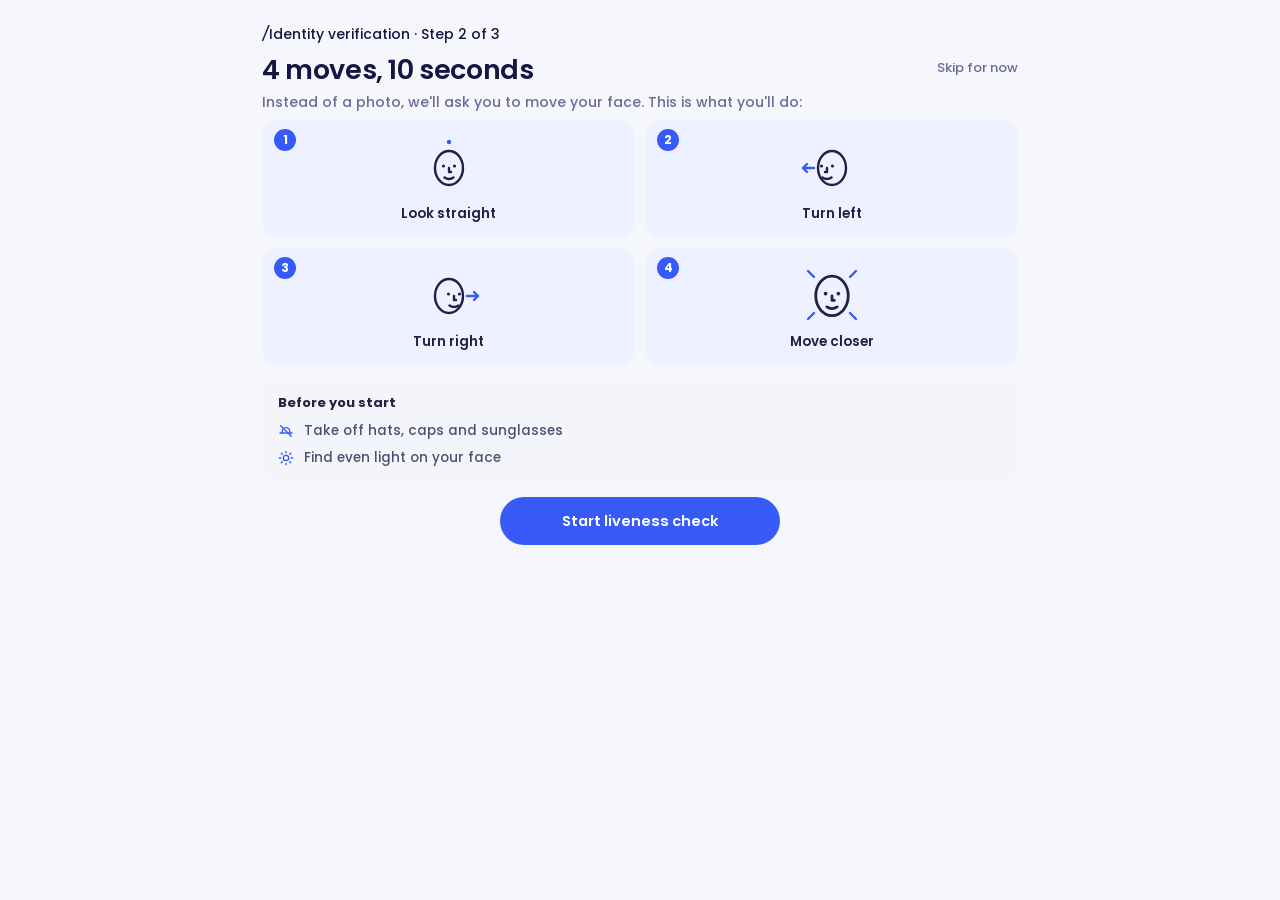
==== screens/liveness.html @ a01fbd11 "Liveness check prototype: V2 prep + E Face ID-style ticks, flow ends at checking screen Co-Authored-" ====
<!doctype html>
<html lang="en" prefix="og: http://ogp.me/ns#" translate="no" class="guestapp-redesign"><head>
    <meta name="google" content="notranslate"><meta name="robots" content="noindex">
    <meta charset="utf-8">
    
    
    <meta name="viewport" content="width=device-width, initial-scale=1">
    <meta name="theme-color" content="#161643">
    <meta name="description" content="Check-in online in one minute">

    <!-- Open Graph / Facebook -->
    <meta property="og:type" content="website">
    <meta property="og:url" content="https://chekin.com">
    <meta property="og:title" content="Chekin Online WebApp">
    <meta property="og:description" content="Check-in online in one minute">
    <meta property="og:image" content="/artboard.png">

    <!-- Twitter -->
    <meta property="twitter:card" content="summary_large_image">
    <meta property="twitter:url" content="https://x.com/chekinapp">
    <meta property="twitter:title" content="Chekin Online WebApp">
    <meta property="twitter:description" content="Check-in online in one minute">
    <meta property="twitter:image" content="/artboard.png">

    <!--
    manifest.json provides metadata used when your web app is installed on a
    user's mobile device or desktop. See https://developers.google.com/web/fundamentals/web-app-manifest/
  -->
    

    <title>Guestapp WebApp</title>
    
    
    
    
    
    
    
    
    
    
    
    
    
    
    
    
    
    
    
    
    
    
    
    
    
    
    
    
    
    
    
    
    
    
    
    
    
    
    
    
    
    
    
    
    
    
    
    
    
    
    
    
    
    
    
    
    
    
    
    
    
    
    
    
    
    
    
    
    
    
    
    
    
    
    
    
    
    
    
    
    
    
    
    
    
    
    
    
    
    
    
    
    
    
    
    
    
    
    
    
    
    
    
    
    
    
    
    
    
    
    <link rel="stylesheet" href="../assets/index-tZT78RVO.css?v=1794325142">
  <style type="text/css">[data-sonner-toaster][dir=ltr],html[dir=ltr]{--toast-icon-margin-start:-3px;--toast-icon-margin-end:4px;--toast-svg-margin-start:-1px;--toast-svg-margin-end:0px;--toast-button-margin-start:auto;--toast-button-margin-end:0;--toast-close-button-start:0;--toast-close-button-end:unset;--toast-close-button-transform:translate(-35%, -35%)}[data-sonner-toaster][dir=rtl],html[dir=rtl]{--toast-icon-margin-start:4px;--toast-icon-margin-end:-3px;--toast-svg-margin-start:0px;--toast-svg-margin-end:-1px;--toast-button-margin-start:0;--toast-button-margin-end:auto;--toast-close-button-start:unset;--toast-close-button-end:0;--toast-close-button-transform:translate(35%, -35%)}[data-sonner-toaster]{position:fixed;width:var(--width);font-family:ui-sans-serif,system-ui,-apple-system,BlinkMacSystemFont,Segoe UI,Roboto,Helvetica Neue,Arial,Noto Sans,sans-serif,Apple Color Emoji,Segoe UI Emoji,Segoe UI Symbol,Noto Color Emoji;--gray1:hsl(0, 0%, 99%);--gray2:hsl(0, 0%, 97.3%);--gray3:hsl(0, 0%, 95.1%);--gray4:hsl(0, 0%, 93%);--gray5:hsl(0, 0%, 90.9%);--gray6:hsl(0, 0%, 88.7%);--gray7:hsl(0, 0%, 85.8%);--gray8:hsl(0, 0%, 78%);--gray9:hsl(0, 0%, 56.1%);--gray10:hsl(0, 0%, 52.3%);--gray11:hsl(0, 0%, 43.5%);--gray12:hsl(0, 0%, 9%);--border-radius:8px;box-sizing:border-box;padding:0;margin:0;list-style:none;outline:0;z-index:999999999;transition:transform .4s ease}@media (hover:none) and (pointer:coarse){[data-sonner-toaster][data-lifted=true]{transform:none}}[data-sonner-toaster][data-x-position=right]{right:var(--offset-right)}[data-sonner-toaster][data-x-position=left]{left:var(--offset-left)}[data-sonner-toaster][data-x-position=center]{left:50%;transform:translateX(-50%)}[data-sonner-toaster][data-y-position=top]{top:var(--offset-top)}[data-sonner-toaster][data-y-position=bottom]{bottom:var(--offset-bottom)}[data-sonner-toast]{--y:translateY(100%);--lift-amount:calc(var(--lift) * var(--gap));z-index:var(--z-index);position:absolute;opacity:0;transform:var(--y);touch-action:none;transition:transform .4s,opacity .4s,height .4s,box-shadow .2s;box-sizing:border-box;outline:0;overflow-wrap:anywhere}[data-sonner-toast][data-styled=true]{padding:16px;background:var(--normal-bg);border:1px solid var(--normal-border);color:var(--normal-text);border-radius:var(--border-radius);box-shadow:0 4px 12px rgba(0,0,0,.1);width:var(--width);font-size:13px;display:flex;align-items:center;gap:6px}[data-sonner-toast]:focus-visible{box-shadow:0 4px 12px rgba(0,0,0,.1),0 0 0 2px rgba(0,0,0,.2)}[data-sonner-toast][data-y-position=top]{top:0;--y:translateY(-100%);--lift:1;--lift-amount:calc(1 * var(--gap))}[data-sonner-toast][data-y-position=bottom]{bottom:0;--y:translateY(100%);--lift:-1;--lift-amount:calc(var(--lift) * var(--gap))}[data-sonner-toast][data-styled=true] [data-description]{font-weight:400;line-height:1.4;color:#3f3f3f}[data-rich-colors=true][data-sonner-toast][data-styled=true] [data-description]{color:inherit}[data-sonner-toaster][data-sonner-theme=dark] [data-description]{color:#e8e8e8}[data-sonner-toast][data-styled=true] [data-title]{font-weight:500;line-height:1.5;color:inherit}[data-sonner-toast][data-styled=true] [data-icon]{display:flex;height:16px;width:16px;position:relative;justify-content:flex-start;align-items:center;flex-shrink:0;margin-left:var(--toast-icon-margin-start);margin-right:var(--toast-icon-margin-end)}[data-sonner-toast][data-promise=true] [data-icon]>svg{opacity:0;transform:scale(.8);transform-origin:center;animation:sonner-fade-in .3s ease forwards}[data-sonner-toast][data-styled=true] [data-icon]>*{flex-shrink:0}[data-sonner-toast][data-styled=true] [data-icon] svg{margin-left:var(--toast-svg-margin-start);margin-right:var(--toast-svg-margin-end)}[data-sonner-toast][data-styled=true] [data-content]{display:flex;flex-direction:column;gap:2px}[data-sonner-toast][data-styled=true] [data-button]{border-radius:4px;padding-left:8px;padding-right:8px;height:24px;font-size:12px;color:var(--normal-bg);background:var(--normal-text);margin-left:var(--toast-button-margin-start);margin-right:var(--toast-button-margin-end);border:none;font-weight:500;cursor:pointer;outline:0;display:flex;align-items:center;flex-shrink:0;transition:opacity .4s,box-shadow .2s}[data-sonner-toast][data-styled=true] [data-button]:focus-visible{box-shadow:0 0 0 2px rgba(0,0,0,.4)}[data-sonner-toast][data-styled=true] [data-button]:first-of-type{margin-left:var(--toast-button-margin-start);margin-right:var(--toast-button-margin-end)}[data-sonner-toast][data-styled=true] [data-cancel]{color:var(--normal-text);background:rgba(0,0,0,.08)}[data-sonner-toaster][data-sonner-theme=dark] [data-sonner-toast][data-styled=true] [data-cancel]{background:rgba(255,255,255,.3)}[data-sonner-toast][data-styled=true] [data-close-button]{position:absolute;left:var(--toast-close-button-start);right:var(--toast-close-button-end);top:0;height:20px;width:20px;display:flex;justify-content:center;align-items:center;padding:0;color:var(--gray12);background:var(--normal-bg);border:1px solid var(--gray4);transform:var(--toast-close-button-transform);border-radius:50%;cursor:pointer;z-index:1;transition:opacity .1s,background .2s,border-color .2s}[data-sonner-toast][data-styled=true] [data-close-button]:focus-visible{box-shadow:0 4px 12px rgba(0,0,0,.1),0 0 0 2px rgba(0,0,0,.2)}[data-sonner-toast][data-styled=true] [data-disabled=true]{cursor:not-allowed}[data-sonner-toast][data-styled=true]:hover [data-close-button]:hover{background:var(--gray2);border-color:var(--gray5)}[data-sonner-toast][data-swiping=true]::before{content:'';position:absolute;left:-100%;right:-100%;height:100%;z-index:-1}[data-sonner-toast][data-y-position=top][data-swiping=true]::before{bottom:50%;transform:scaleY(3) translateY(50%)}[data-sonner-toast][data-y-position=bottom][data-swiping=true]::before{top:50%;transform:scaleY(3) translateY(-50%)}[data-sonner-toast][data-swiping=false][data-removed=true]::before{content:'';position:absolute;inset:0;transform:scaleY(2)}[data-sonner-toast][data-expanded=true]::after{content:'';position:absolute;left:0;height:calc(var(--gap) + 1px);bottom:100%;width:100%}[data-sonner-toast][data-mounted=true]{--y:translateY(0);opacity:1}[data-sonner-toast][data-expanded=false][data-front=false]{--scale:var(--toasts-before) * 0.05 + 1;--y:translateY(calc(var(--lift-amount) * var(--toasts-before))) scale(calc(-1 * var(--scale)));height:var(--front-toast-height)}[data-sonner-toast]>*{transition:opacity .4s}[data-sonner-toast][data-x-position=right]{right:0}[data-sonner-toast][data-x-position=left]{left:0}[data-sonner-toast][data-expanded=false][data-front=false][data-styled=true]>*{opacity:0}[data-sonner-toast][data-visible=false]{opacity:0;pointer-events:none}[data-sonner-toast][data-mounted=true][data-expanded=true]{--y:translateY(calc(var(--lift) * var(--offset)));height:var(--initial-height)}[data-sonner-toast][data-removed=true][data-front=true][data-swipe-out=false]{--y:translateY(calc(var(--lift) * -100%));opacity:0}[data-sonner-toast][data-removed=true][data-front=false][data-swipe-out=false][data-expanded=true]{--y:translateY(calc(var(--lift) * var(--offset) + var(--lift) * -100%));opacity:0}[data-sonner-toast][data-removed=true][data-front=false][data-swipe-out=false][data-expanded=false]{--y:translateY(40%);opacity:0;transition:transform .5s,opacity .2s}[data-sonner-toast][data-removed=true][data-front=false]::before{height:calc(var(--initial-height) + 20%)}[data-sonner-toast][data-swiping=true]{transform:var(--y) translateY(var(--swipe-amount-y,0)) translateX(var(--swipe-amount-x,0));transition:none}[data-sonner-toast][data-swiped=true]{user-select:none}[data-sonner-toast][data-swipe-out=true][data-y-position=bottom],[data-sonner-toast][data-swipe-out=true][data-y-position=top]{animation-duration:.2s;animation-timing-function:ease-out;animation-fill-mode:forwards}[data-sonner-toast][data-swipe-out=true][data-swipe-direction=left]{animation-name:swipe-out-left}[data-sonner-toast][data-swipe-out=true][data-swipe-direction=right]{animation-name:swipe-out-right}[data-sonner-toast][data-swipe-out=true][data-swipe-direction=up]{animation-name:swipe-out-up}[data-sonner-toast][data-swipe-out=true][data-swipe-direction=down]{animation-name:swipe-out-down}@keyframes swipe-out-left{from{transform:var(--y) translateX(var(--swipe-amount-x));opacity:1}to{transform:var(--y) translateX(calc(var(--swipe-amount-x) - 100%));opacity:0}}@keyframes swipe-out-right{from{transform:var(--y) translateX(var(--swipe-amount-x));opacity:1}to{transform:var(--y) translateX(calc(var(--swipe-amount-x) + 100%));opacity:0}}@keyframes swipe-out-up{from{transform:var(--y) translateY(var(--swipe-amount-y));opacity:1}to{transform:var(--y) translateY(calc(var(--swipe-amount-y) - 100%));opacity:0}}@keyframes swipe-out-down{from{transform:var(--y) translateY(var(--swipe-amount-y));opacity:1}to{transform:var(--y) translateY(calc(var(--swipe-amount-y) + 100%));opacity:0}}@media (max-width:600px){[data-sonner-toaster]{position:fixed;right:var(--mobile-offset-right);left:var(--mobile-offset-left);width:100%}[data-sonner-toaster][dir=rtl]{left:calc(var(--mobile-offset-left) * -1)}[data-sonner-toaster] [data-sonner-toast]{left:0;right:0;width:calc(100% - var(--mobile-offset-left) * 2)}[data-sonner-toaster][data-x-position=left]{left:var(--mobile-offset-left)}[data-sonner-toaster][data-y-position=bottom]{bottom:var(--mobile-offset-bottom)}[data-sonner-toaster][data-y-position=top]{top:var(--mobile-offset-top)}[data-sonner-toaster][data-x-position=center]{left:var(--mobile-offset-left);right:var(--mobile-offset-right);transform:none}}[data-sonner-toaster][data-sonner-theme=light]{--normal-bg:#fff;--normal-border:var(--gray4);--normal-text:var(--gray12);--success-bg:hsl(143, 85%, 96%);--success-border:hsl(145, 92%, 87%);--success-text:hsl(140, 100%, 27%);--info-bg:hsl(208, 100%, 97%);--info-border:hsl(221, 91%, 93%);--info-text:hsl(210, 92%, 45%);--warning-bg:hsl(49, 100%, 97%);--warning-border:hsl(49, 91%, 84%);--warning-text:hsl(31, 92%, 45%);--error-bg:hsl(359, 100%, 97%);--error-border:hsl(359, 100%, 94%);--error-text:hsl(360, 100%, 45%)}[data-sonner-toaster][data-sonner-theme=light] [data-sonner-toast][data-invert=true]{--normal-bg:#000;--normal-border:hsl(0, 0%, 20%);--normal-text:var(--gray1)}[data-sonner-toaster][data-sonner-theme=dark] [data-sonner-toast][data-invert=true]{--normal-bg:#fff;--normal-border:var(--gray3);--normal-text:var(--gray12)}[data-sonner-toaster][data-sonner-theme=dark]{--normal-bg:#000;--normal-bg-hover:hsl(0, 0%, 12%);--normal-border:hsl(0, 0%, 20%);--normal-border-hover:hsl(0, 0%, 25%);--normal-text:var(--gray1);--success-bg:hsl(150, 100%, 6%);--success-border:hsl(147, 100%, 12%);--success-text:hsl(150, 86%, 65%);--info-bg:hsl(215, 100%, 6%);--info-border:hsl(223, 43%, 17%);--info-text:hsl(216, 87%, 65%);--warning-bg:hsl(64, 100%, 6%);--warning-border:hsl(60, 100%, 9%);--warning-text:hsl(46, 87%, 65%);--error-bg:hsl(358, 76%, 10%);--error-border:hsl(357, 89%, 16%);--error-text:hsl(358, 100%, 81%)}[data-sonner-toaster][data-sonner-theme=dark] [data-sonner-toast] [data-close-button]{background:var(--normal-bg);border-color:var(--normal-border);color:var(--normal-text)}[data-sonner-toaster][data-sonner-theme=dark] [data-sonner-toast] [data-close-button]:hover{background:var(--normal-bg-hover);border-color:var(--normal-border-hover)}[data-rich-colors=true][data-sonner-toast][data-type=success]{background:var(--success-bg);border-color:var(--success-border);color:var(--success-text)}[data-rich-colors=true][data-sonner-toast][data-type=success] [data-close-button]{background:var(--success-bg);border-color:var(--success-border);color:var(--success-text)}[data-rich-colors=true][data-sonner-toast][data-type=info]{background:var(--info-bg);border-color:var(--info-border);color:var(--info-text)}[data-rich-colors=true][data-sonner-toast][data-type=info] [data-close-button]{background:var(--info-bg);border-color:var(--info-border);color:var(--info-text)}[data-rich-colors=true][data-sonner-toast][data-type=warning]{background:var(--warning-bg);border-color:var(--warning-border);color:var(--warning-text)}[data-rich-colors=true][data-sonner-toast][data-type=warning] [data-close-button]{background:var(--warning-bg);border-color:var(--warning-border);color:var(--warning-text)}[data-rich-colors=true][data-sonner-toast][data-type=error]{background:var(--error-bg);border-color:var(--error-border);color:var(--error-text)}[data-rich-colors=true][data-sonner-toast][data-type=error] [data-close-button]{background:var(--error-bg);border-color:var(--error-border);color:var(--error-text)}.sonner-loading-wrapper{--size:16px;height:var(--size);width:var(--size);position:absolute;inset:0;z-index:10}.sonner-loading-wrapper[data-visible=false]{transform-origin:center;animation:sonner-fade-out .2s ease forwards}.sonner-spinner{position:relative;top:50%;left:50%;height:var(--size);width:var(--size)}.sonner-loading-bar{animation:sonner-spin 1.2s linear infinite;background:var(--gray11);border-radius:6px;height:8%;left:-10%;position:absolute;top:-3.9%;width:24%}.sonner-loading-bar:first-child{animation-delay:-1.2s;transform:rotate(.0001deg) translate(146%)}.sonner-loading-bar:nth-child(2){animation-delay:-1.1s;transform:rotate(30deg) translate(146%)}.sonner-loading-bar:nth-child(3){animation-delay:-1s;transform:rotate(60deg) translate(146%)}.sonner-loading-bar:nth-child(4){animation-delay:-.9s;transform:rotate(90deg) translate(146%)}.sonner-loading-bar:nth-child(5){animation-delay:-.8s;transform:rotate(120deg) translate(146%)}.sonner-loading-bar:nth-child(6){animation-delay:-.7s;transform:rotate(150deg) translate(146%)}.sonner-loading-bar:nth-child(7){animation-delay:-.6s;transform:rotate(180deg) translate(146%)}.sonner-loading-bar:nth-child(8){animation-delay:-.5s;transform:rotate(210deg) translate(146%)}.sonner-loading-bar:nth-child(9){animation-delay:-.4s;transform:rotate(240deg) translate(146%)}.sonner-loading-bar:nth-child(10){animation-delay:-.3s;transform:rotate(270deg) translate(146%)}.sonner-loading-bar:nth-child(11){animation-delay:-.2s;transform:rotate(300deg) translate(146%)}.sonner-loading-bar:nth-child(12){animation-delay:-.1s;transform:rotate(330deg) translate(146%)}@keyframes sonner-fade-in{0%{opacity:0;transform:scale(.8)}100%{opacity:1;transform:scale(1)}}@keyframes sonner-fade-out{0%{opacity:1;transform:scale(1)}100%{opacity:0;transform:scale(.8)}}@keyframes sonner-spin{0%{opacity:1}100%{opacity:.15}}@media (prefers-reduced-motion){.sonner-loading-bar,[data-sonner-toast],[data-sonner-toast]>*{transition:none!important;animation:none!important}}.sonner-loader{position:absolute;top:50%;left:50%;transform:translate(-50%,-50%);transform-origin:center;transition:opacity .2s,transform .2s}.sonner-loader[data-visible=false]{opacity:0;transform:scale(.8) translate(-50%,-50%)}</style><style id="rep-vt">@media (min-width:1025px){@view-transition{navigation:auto}}@keyframes vtOut{to{opacity:0}}@keyframes vtIn{from{opacity:0}}::view-transition-old(root){animation:vtOut .12s ease both;mix-blend-mode:normal}::view-transition-new(root){animation:vtIn .2s ease .12s both;mix-blend-mode:normal}.page-wrapper>div:first-child{view-transition-name:vt-side}aside{view-transition-name:vt-rail}::view-transition-group(vt-side){animation:none}::view-transition-old(vt-side),::view-transition-new(vt-side){animation:none}@media (max-width:1024px){@view-transition{navigation:auto}.page-wrapper>div:first-child,aside{view-transition-name:none}::view-transition-group(*),::view-transition-old(*),::view-transition-new(*){animation:none!important}}@media (prefers-reduced-motion:reduce){::view-transition-group(*),::view-transition-old(*),::view-transition-new(*){animation:none!important}}</style><link rel="stylesheet" href="../assets/iv.css?v=1794325142"><link rel="stylesheet" href="../assets/live-prep.css"><style>html:not([data-iv-rail="1"]) aside{visibility:hidden;animation:ivRailShow 0s 1.2s forwards}@keyframes ivRailShow{to{visibility:visible}}</style></head>
  <body data-layout-mode="default">
    
    <div id="root"><div class="kiosko:w-full kiosko-h-full"><div class="page-wrapper block lg:grid lg:grid-cols-[none] [1126px]:grid-cols-[none] [1126px]:h-[var(--app-vh,100vh)] kiosko:md:block kiosko:[1126px]:block [&amp;_[data-slot=scroll-area-viewport]]:h-[var(--app-dvh,100dvh)]" style="--mobile-bottom-nav-height: 0px;"><div class="flex min-h-[calc(var(--app-dvh,100dvh)-var(--mobile-bottom-nav-height,0px))] w-full flex-col overflow-x-clip pb-[var(--mobile-bottom-nav-height,0px)] lg:min-h-0 lg:pb-0"><div class="sticky top-[var(--maintenance-banner-height,0px)] z-20 lg:hidden"><header class="relative flex shrink-0 items-center gap-3 lg:hidden px-[var(--top-bar-px)] py-[var(--top-bar-py)] border-b border-[color:var(--top-bar-border)] bg-[var(--top-bar-fallback-bg)] supports-[backdrop-filter]:bg-[var(--top-bar-bg)] supports-[backdrop-filter]:backdrop-blur-[var(--top-bar-blur)] supports-[backdrop-filter]:backdrop-saturate-[var(--top-bar-saturate)]"><button type="button" aria-label="Back" class="relative inline-flex items-center justify-center shrink-0 transition-colors duration-150 ease-out outline-none disabled:opacity-30 disabled:pointer-events-none focus-visible:shadow-[var(--chekin-shadow-focus)] border-0 size-9 rounded-[var(--chekin-radius-md)] bg-[var(--chekin-color-surface-input-empty)] text-[var(--chekin-color-brand-navy)] hover:bg-[var(--chekin-color-surface-pressed)] hover:text-[var(--chekin-color-brand-navy)]"><svg xmlns="http://www.w3.org/2000/svg" width="18" height="18" viewBox="0 0 24 24" fill="none" stroke="currentColor" stroke-width="2" stroke-linecap="round" stroke-linejoin="round" class="lucide lucide-chevron-left" aria-hidden="true"><path d="m15 18-6-6 6-6"></path></svg></button><div class="flex min-w-0 flex-1 flex-col"><span class="truncate text-[15px] font-bold leading-tight text-[var(--chekin-color-brand-navy)]">Registration</span></div><div class="flex shrink-0 items-center gap-2"><button type="button" aria-label="Open assistant" class="relative grid size-9 shrink-0 place-items-center rounded-full bg-gradient-to-br from-[var(--assistant-avatar-from)] to-[var(--assistant-avatar-to)] text-[var(--assistant-avatar-icon)] transition-transform hover:scale-105 focus-visible:outline-none focus-visible:ring-2 focus-visible:ring-[var(--assistant-section-accent)] focus-visible:ring-offset-2"><svg xmlns="http://www.w3.org/2000/svg" width="24" height="24" viewBox="0 0 24 24" fill="currentColor" stroke="currentColor" stroke-width="0" stroke-linecap="round" stroke-linejoin="round" class="lucide lucide-sparkles size-[18px]" aria-hidden="true"><path d="M11.017 2.814a1 1 0 0 1 1.966 0l1.051 5.558a2 2 0 0 0 1.594 1.594l5.558 1.051a1 1 0 0 1 0 1.966l-5.558 1.051a2 2 0 0 0-1.594 1.594l-1.051 5.558a1 1 0 0 1-1.966 0l-1.051-5.558a2 2 0 0 0-1.594-1.594l-5.558-1.051a1 1 0 0 1 0-1.966l5.558-1.051a2 2 0 0 0 1.594-1.594z"></path><path d="M20 2v4"></path><path d="M22 4h-4"></path><circle cx="4" cy="20" r="2"></circle></svg></button></div></header></div><div class="mx-auto flex w-full max-w-[640px] flex-1 flex-col px-4 lg:flex-none lg:px-[30px] mt-[24px] lg:max-w-[700px] guest-register-view pb-12"><div class="kiosko:hidden mb-4 hidden lg:block"><button type="button" class="button relative inline-flex items-center justify-center whitespace-nowrap [font-family:var(--button-font-family)] [font-weight:var(--button-font-weight)] transition-all duration-150 ease-out outline-none focus-visible:[box-shadow:var(--button-focus-shadow)] disabled:pointer-events-none disabled:[opacity:var(--button-disabled-opacity)] [&amp;_svg]:pointer-events-none [&amp;_svg]:size-[var(--button-icon-size)] [&amp;_svg]:shrink-0 before:absolute before:inset-0 before:rounded-[inherit] before:content-[&quot;&quot;] before:bg-transparent before:transition-colors before:duration-150 [&amp;&gt;*]:relative [&amp;&gt;*]:z-[1] button_ghost bg-[var(--button-ghost-bg)] hover:bg-[var(--button-ghost-hover-bg)] hover:text-[color:var(--button-ghost-hover-text)] active:bg-[var(--button-ghost-active-bg)] disabled:hover:bg-[var(--button-ghost-bg)] disabled:bg-[var(--button-ghost-disabled-bg)] disabled:text-[color:var(--button-ghost-disabled-text)] button_size_sm h-[var(--button-height-sm)] text-[length:var(--button-font-size)] rounded-[var(--button-radius)] -ml-2 gap-1.5 px-2 text-[color:var(--chekin-color-gray-1)]"><svg xmlns="http://www.w3.org/2000/svg" width="24" height="24" viewBox="0 0 24 24" fill="none" stroke="currentColor" stroke-width="2" stroke-linecap="round" stroke-linejoin="round" class="lucide lucide-arrow-left" aria-hidden="true"><path d="m12 19-7-7 7-7"></path><path d="M19 12H5"></path></svg>Back to Home</button></div><div class="kiosko:hidden"><header class="flex flex-col gap-1.5 items-start text-left mb-5"><div class="flex w-full items-center gap-4"><span class="min-w-0 font-semibold uppercase tracking-[0.08em] text-[11px] text-[var(--chekin-color-brand-blue)] hidden lg:inline">Guest Summary</span></div><div class="flex w-full items-center gap-4"><h1 class="m-0 min-w-0 font-semibold text-[var(--chekin-color-brand-navy)] lg:text-[27px] lg:leading-[32px] text-[23px] leading-[28px] tracking-[-0.015em]">Who are we <span class="text-[var(--chekin-color-brand-blue)]">registering</span>?</h1></div><p class="m-0 max-w-[480px] text-sm font-medium leading-[21px] text-[var(--chekin-color-gray-1)]">You can register one guest or everyone in this same session.</p></header></div><div class="guest-register-view__content flex w-full flex-col items-center justify-center gap-6 kiosko:w-full kiosko:mt-14 kiosko:items-start kiosko:gap-10"><div class="flex w-full items-center gap-[14px] rounded-[var(--card-radius)] border border-[var(--card-border)] bg-[var(--chekin-color-white)] px-[18px] py-[13px] text-left [container-type:inline-size]"><div data-slot="progress-ring" role="progressbar" aria-valuenow="0" aria-valuemin="0" aria-valuemax="100" class="relative inline-flex shrink-0 items-center justify-center" style="width: 48px; height: 48px;"><svg width="48" height="48" viewBox="0 0 48 48" class="-rotate-90" aria-hidden="true"><defs><linearGradient id="progress-ring-gradient-:r1a:" x1="0" y1="0" x2="1" y2="1"><stop offset="0%" stop-color="var(--progress-ring-indicator-from)"></stop><stop offset="100%" stop-color="var(--progress-ring-indicator-to)"></stop></linearGradient></defs><circle cx="24" cy="24" r="21" fill="none" stroke-width="6" class="[stroke:var(--progress-ring-track)]"></circle><circle cx="24" cy="24" r="21" fill="none" stroke-width="6" stroke-linecap="round" stroke-dasharray="131.94689145077132" stroke-dashoffset="131.94689145077132" stroke="url(#progress-ring-gradient-:r1a:)" class="transition-[stroke-dashoffset] duration-500 ease-out"></circle></svg><span class="absolute inset-0 flex items-center justify-center text-[13px] font-bold [color:var(--progress-ring-label)]"><span class="text-[11px] font-bold text-[var(--chekin-color-brand-blue)]">0/2</span></span></div><span class="min-w-0 flex-1"><span class="block text-[14px] font-semibold leading-[18px] text-[var(--chekin-color-brand-navy)]">2 guests to go</span><span class="mt-px block text-[12px] leading-4 text-[var(--chekin-text-secondary)]">1 needs ID verification · 1 not added yet</span></span><button type="button" class="button relative items-center justify-center [font-family:var(--button-font-family)] [font-weight:var(--button-font-weight)] transition-all duration-150 ease-out outline-none focus-visible:[box-shadow:var(--button-focus-shadow)] disabled:pointer-events-none disabled:[opacity:var(--button-disabled-opacity)] [&amp;_svg]:pointer-events-none [&amp;_svg]:shrink-0 before:absolute before:inset-0 before:rounded-[inherit] before:content-[&quot;&quot;] before:bg-transparent before:transition-colors before:duration-150 [&amp;&gt;*]:relative [&amp;&gt;*]:z-[1] border border-[var(--button-outline-border)] bg-[var(--button-outline-bg)] text-[color:var(--button-outline-text)] hover:bg-[var(--button-outline-hover-bg)] disabled:hover:bg-[var(--button-outline-bg)] disabled:bg-[var(--button-outline-disabled-bg)] disabled:text-[color:var(--button-outline-disabled-text)] button_size_sm rounded-[var(--button-radius)] hidden h-9 shrink-0 gap-1.5 whitespace-nowrap px-3 text-[12.5px] font-semibold [box-shadow:var(--chekin-shadow-card)] [@container(min-width:570px)]:inline-flex [&amp;_svg]:size-[17px]"><svg xmlns="http://www.w3.org/2000/svg" width="24" height="24" viewBox="0 0 24 24" fill="none" stroke="currentColor" stroke-width="1.9" stroke-linecap="round" stroke-linejoin="round" class="lucide lucide-user-round-pen" aria-hidden="true"><path d="M2 21a8 8 0 0 1 10.821-7.487"></path><path d="M21.378 16.626a1 1 0 0 0-3.004-3.004l-4.01 4.012a2 2 0 0 0-.506.854l-.837 2.87a.5.5 0 0 0 .62.62l2.87-.837a2 2 0 0 0 .854-.506z"></path><circle cx="10" cy="8" r="5"></circle></svg>Change guest count</button><button type="button" aria-label="Change guest count" class="relative inline-flex items-center justify-center shrink-0 transition-colors duration-150 ease-out outline-none disabled:opacity-30 disabled:pointer-events-none focus-visible:shadow-[var(--chekin-shadow-focus)] rounded-[var(--chekin-radius-input)] border border-[var(--chekin-color-gray-3)] bg-[var(--chekin-color-white)] text-[var(--chekin-color-brand-navy)] hover:bg-[var(--chekin-color-surface-input-empty)] size-9 shadow-[var(--chekin-shadow-card)] hover:border-[color:var(--chekin-color-brand-blue)] hover:text-[var(--chekin-color-brand-blue)] [@container(min-width:570px)]:hidden"><svg xmlns="http://www.w3.org/2000/svg" width="24" height="24" viewBox="0 0 24 24" fill="none" stroke="currentColor" stroke-width="1.9" stroke-linecap="round" stroke-linejoin="round" class="lucide lucide-user-round-pen size-[17px]" aria-hidden="true"><path d="M2 21a8 8 0 0 1 10.821-7.487"></path><path d="M21.378 16.626a1 1 0 0 0-3.004-3.004l-4.01 4.012a2 2 0 0 0-.506.854l-.837 2.87a.5.5 0 0 0 .62.62l2.87-.837a2 2 0 0 0 .854-.506z"></path><circle cx="10" cy="8" r="5"></circle></svg></button></div><div class="flex w-full flex-col gap-4"><section data-slot="form-section" class="rounded-[var(--form-section-radius)] border border-[var(--form-section-border)] bg-[var(--form-section-bg)] text-left [box-shadow:var(--form-section-shadow)] [--default-select-trigger-empty-bg:var(--form-section-field-bg)] [--empty-field-background:var(--form-section-field-bg)] [--field-background:var(--form-section-field-bg)] [--field-border-activated:var(--chekin-border-default)] [--field-border:var(--chekin-border-default)] [--field-label-font-weight:500] [--field-label-raised-font-weight:500] [--field-max-width:100%] [&amp;_.form-field-wrapper]:!m-0 [&amp;_.form-field-wrapper]:!w-full overflow-hidden"><header data-slot="form-section-header" class="flex items-center gap-2.5 border-b border-[var(--form-section-border)] px-[var(--form-section-px)] py-[var(--form-section-header-py)] rounded-t-[calc(var(--form-section-radius)-1px)] bg-[rgba(244,246,251,0.7)]"><span class="flex shrink-0 items-center text-[var(--form-section-icon-color)] [&amp;_svg]:size-[var(--form-section-icon-size)]"><svg xmlns="http://www.w3.org/2000/svg" width="24" height="24" viewBox="0 0 24 24" fill="none" stroke="currentColor" stroke-width="2" stroke-linecap="round" stroke-linejoin="round" class="lucide lucide-star" aria-hidden="true"><path d="M11.525 2.295a.53.53 0 0 1 .95 0l2.31 4.679a2.123 2.123 0 0 0 1.595 1.16l5.166.756a.53.53 0 0 1 .294.904l-3.736 3.638a2.123 2.123 0 0 0-.611 1.878l.882 5.14a.53.53 0 0 1-.771.56l-4.618-2.428a2.122 2.122 0 0 0-1.973 0L6.396 21.01a.53.53 0 0 1-.77-.56l.881-5.139a2.122 2.122 0 0 0-.611-1.879L2.16 9.795a.53.53 0 0 1 .294-.906l5.165-.755a2.122 2.122 0 0 0 1.597-1.16z"></path></svg></span><span class="m-0 flex flex-1 items-center gap-2 uppercase leading-5 text-[var(--form-section-title-color)] [font-size:var(--form-section-title-size)] [font-weight:var(--form-section-title-weight)] [letter-spacing:var(--form-section-title-tracking)]">Responsible for booking</span></header><div data-slot="form-section-body" class="flex flex-col gap-3.5 p-[var(--form-section-px)] !p-0 !gap-0 [&amp;&gt;*+*]:border-t [&amp;&gt;*+*]:border-[color:var(--form-section-border)]"><div class="group relative flex items-stretch bg-[var(--chekin-blue-tint-info)]"><span aria-hidden="true" class="pointer-events-none absolute inset-0 bg-[linear-gradient(90deg,transparent_40%,rgba(255,242,224,0.75))]"></span><span aria-hidden="true" class="absolute inset-y-0 left-0 w-1 kiosko:w-1.5 bg-[var(--chekin-amber-500)]"></span><button type="button" class="relative flex min-h-[60px] flex-1 items-center gap-3 py-[13px] pl-[18px] pr-3 text-left transition-colors focus-visible:outline-none focus-visible:ring-2 focus-visible:ring-inset focus-visible:ring-[var(--chekin-color-brand-blue)] kiosko:min-h-[130px] kiosko:gap-6 kiosko:py-6 kiosko:pl-10 hover:bg-black/[0.03]"><span class="flex min-w-0 flex-1 flex-col gap-0.5 kiosko:gap-1"><span class="text-[14.5px] font-bold leading-[22px] text-[var(--chekin-color-brand-navy)] kiosko:text-kiosko-s">Test Guest Demo</span><span class="text-[12px] font-medium leading-[17px] text-[var(--chekin-text-secondary)] kiosko:text-kiosko-s">You · primary guest · Details saved · identity verification pending</span></span><span class="flex flex-shrink-0 flex-col items-end gap-px text-right text-[var(--chekin-amber-700)]"><span class="flex items-center gap-1.5 text-[12px] font-bold uppercase tracking-[0.04em] kiosko:gap-3 kiosko:text-kiosko-s"><svg xmlns="http://www.w3.org/2000/svg" width="24" height="24" viewBox="0 0 24 24" fill="none" stroke="currentColor" stroke-width="2" stroke-linecap="round" stroke-linejoin="round" class="lucide lucide-shield-check size-4 kiosko:size-9" aria-hidden="true"><path d="M20 13c0 5-3.5 7.5-7.66 8.95a1 1 0 0 1-.67-.01C7.5 20.5 4 18 4 13V6a1 1 0 0 1 1-1c2 0 4.5-1.2 6.24-2.72a1.17 1.17 0 0 1 1.52 0C14.51 3.81 17 5 19 5a1 1 0 0 1 1 1z"></path><path d="m9 12 2 2 4-4"></path></svg>Verify ID</span><span class="text-[12.5px] font-medium kiosko:text-kiosko-s">Finish verification</span></span><svg xmlns="http://www.w3.org/2000/svg" width="24" height="24" viewBox="0 0 24 24" fill="none" stroke="currentColor" stroke-width="2" stroke-linecap="round" stroke-linejoin="round" class="lucide lucide-chevron-right size-5 flex-shrink-0 text-[var(--chekin-color-gray-2)] transition-transform duration-150 group-hover:translate-x-0.5 kiosko:size-10 hidden lg:block" aria-hidden="true"><path d="m9 18 6-6-6-6"></path></svg></button><div class="relative flex flex-shrink-0 items-center pr-3"><div class="responsive-dropdown__mobile-trigger"><button type="button" aria-label="Guest actions" class="relative inline-flex items-center justify-center shrink-0 transition-colors duration-150 ease-out outline-none disabled:opacity-30 disabled:pointer-events-none focus-visible:shadow-[var(--chekin-shadow-focus)] w-8 h-8 rounded-[var(--chekin-radius-input)] bg-transparent text-[var(--chekin-color-gray-1)] hover:bg-[var(--chekin-color-surface-input-empty)] !text-[var(--chekin-color-gray-2)] hover:!text-[var(--chekin-color-brand-navy)]"><svg xmlns="http://www.w3.org/2000/svg" width="24" height="24" viewBox="0 0 24 24" fill="none" stroke="currentColor" stroke-width="2" stroke-linecap="round" stroke-linejoin="round" class="lucide lucide-ellipsis-vertical w-6 h-6 kiosko:w-10 kiosko:h-10" aria-hidden="true"><circle cx="12" cy="12" r="1"></circle><circle cx="12" cy="5" r="1"></circle><circle cx="12" cy="19" r="1"></circle></svg></button></div></div></div></div></section><section data-slot="form-section" class="rounded-[var(--form-section-radius)] border border-[var(--form-section-border)] bg-[var(--form-section-bg)] text-left [box-shadow:var(--form-section-shadow)] [--default-select-trigger-empty-bg:var(--form-section-field-bg)] [--empty-field-background:var(--form-section-field-bg)] [--field-background:var(--form-section-field-bg)] [--field-border-activated:var(--chekin-border-default)] [--field-border:var(--chekin-border-default)] [--field-label-font-weight:500] [--field-label-raised-font-weight:500] [--field-max-width:100%] [&amp;_.form-field-wrapper]:!m-0 [&amp;_.form-field-wrapper]:!w-full overflow-hidden"><header data-slot="form-section-header" class="flex items-center gap-2.5 border-b border-[var(--form-section-border)] px-[var(--form-section-px)] py-[var(--form-section-header-py)] rounded-t-[calc(var(--form-section-radius)-1px)] bg-[rgba(244,246,251,0.7)]"><span class="flex shrink-0 items-center text-[var(--form-section-icon-color)] [&amp;_svg]:size-[var(--form-section-icon-size)]"><svg xmlns="http://www.w3.org/2000/svg" width="24" height="24" viewBox="0 0 24 24" fill="none" stroke="currentColor" stroke-width="2" stroke-linecap="round" stroke-linejoin="round" class="lucide lucide-users" aria-hidden="true"><path d="M16 21v-2a4 4 0 0 0-4-4H6a4 4 0 0 0-4 4v2"></path><path d="M16 3.128a4 4 0 0 1 0 7.744"></path><path d="M22 21v-2a4 4 0 0 0-3-3.87"></path><circle cx="9" cy="7" r="4"></circle></svg></span><span class="m-0 flex flex-1 items-center gap-2 uppercase leading-5 text-[var(--form-section-title-color)] [font-size:var(--form-section-title-size)] [font-weight:var(--form-section-title-weight)] [letter-spacing:var(--form-section-title-tracking)]">Other guests</span></header><div data-slot="form-section-body" class="flex flex-col gap-3.5 p-[var(--form-section-px)] !p-0 !gap-0 [&amp;&gt;*+*]:border-t [&amp;&gt;*+*]:border-[color:var(--form-section-border)]"><div class="w-full px-3.5 py-3 kiosko:px-6 kiosko:py-5"><button type="button" class="flex min-h-[48px] w-full flex-col items-center justify-center gap-0.5 rounded-xl px-4 py-3 text-center transition-colors border-[1.5px] border-dashed border-[color:color-mix(in_srgb,var(--chekin-color-brand-blue)_35%,transparent)] bg-[color:color-mix(in_srgb,var(--chekin-color-brand-blue)_2%,transparent)] hover:border-[color:color-mix(in_srgb,var(--chekin-color-brand-blue)_55%,transparent)] hover:bg-[color:color-mix(in_srgb,var(--chekin-color-brand-blue)_6%,transparent)] active:bg-[color:color-mix(in_srgb,var(--chekin-color-brand-blue)_9%,transparent)] focus-visible:outline-none focus-visible:ring-2 focus-visible:ring-[var(--chekin-color-brand-blue)] kiosko:min-h-[110px] kiosko:rounded-[18px] kiosko:py-6"><span class="flex items-center gap-2 text-[14px] font-semibold text-[var(--chekin-color-brand-blue)] kiosko:gap-3 kiosko:text-kiosko-s"><svg xmlns="http://www.w3.org/2000/svg" width="24" height="24" viewBox="0 0 24 24" fill="none" stroke="currentColor" stroke-width="2.2" stroke-linecap="round" stroke-linejoin="round" class="lucide lucide-plus size-4 kiosko:size-9" aria-hidden="true"><path d="M5 12h14"></path><path d="M12 5v14"></path></svg>Add guest</span></button></div></div></section></div><div class="flex w-full items-center gap-[14px] rounded-[14px] border border-[var(--chekin-neutral-100)] bg-[var(--chekin-blue-surface-50)] px-[18px] py-3.5"><p class="flex-1 text-[14px] leading-[18px] text-[var(--chekin-text-secondary)]"><b class="text-[var(--chekin-color-brand-navy)]">Not together right now?</b> Share a link so the others can register from their own phone.</p><button type="button" class="button relative inline-flex items-center justify-center gap-2 whitespace-nowrap [font-family:var(--button-font-family)] [font-weight:var(--button-font-weight)] transition-all duration-150 ease-out outline-none focus-visible:[box-shadow:var(--button-focus-shadow)] disabled:pointer-events-none disabled:[opacity:var(--button-disabled-opacity)] [&amp;_svg]:pointer-events-none [&amp;_svg]:size-[var(--button-icon-size)] [&amp;_svg]:shrink-0 before:absolute before:inset-0 before:rounded-[inherit] before:content-[&quot;&quot;] before:bg-transparent before:transition-colors before:duration-150 [&amp;&gt;*]:relative [&amp;&gt;*]:z-[1] border border-[var(--button-outline-border)] bg-[var(--button-outline-bg)] text-[color:var(--button-outline-text)] hover:bg-[var(--button-outline-hover-bg)] disabled:hover:bg-[var(--button-outline-bg)] disabled:bg-[var(--button-outline-disabled-bg)] disabled:text-[color:var(--button-outline-disabled-text)] button_size_sm h-[var(--button-height-sm)] px-3 text-[length:var(--button-font-size)] rounded-[var(--button-radius)] shrink-0">Share</button></div></div></div><div data-slot="cta-dock" class="sticky bottom-0 z-10 mt-auto w-full flex-col items-center gap-[var(--cta-dock-gap)] px-[var(--cta-dock-px)] pt-[var(--cta-dock-py)] bg-[image:var(--cta-dock-bg)] pb-[calc(var(--cta-dock-py)+env(safe-area-inset-bottom))] lg:static lg:mx-auto lg:mt-6 lg:w-full lg:max-w-[700px] lg:bg-none lg:px-[30px] lg:pb-[60px] lg:pt-0 lg:flex-row lg:justify-center hidden"><div class="contents"></div></div></div></div></div><section aria-label="Notifications alt+T" tabindex="-1" aria-live="polite" aria-relevant="additions text" aria-atomic="false"></section></div>
    <!--
  This HTML file is a template.
  If you open it directly in the browser, you will see an empty page.

  You can add webfonts, meta tags, or analytics to this file.
  The build step will place the bundled scripts into the <body> tag.

  To begin the development, run `npm start` or `yarn start`.
  To create a production bundle, use `npm run build` or `yarn build`.
-->
  

<script>window.__LIVE_ONLY=true;window.__SCREEN={"id": "g2-ivh", "v": "m", "has": ["d", "m"]};</script><script src="../assets/live-prep.js"></script><script src="../assets/iv.js?v=1794325142"></script><script src="../assets/titles.js?v=1794325142"></script><i id="rep-end" hidden></i></body></html>
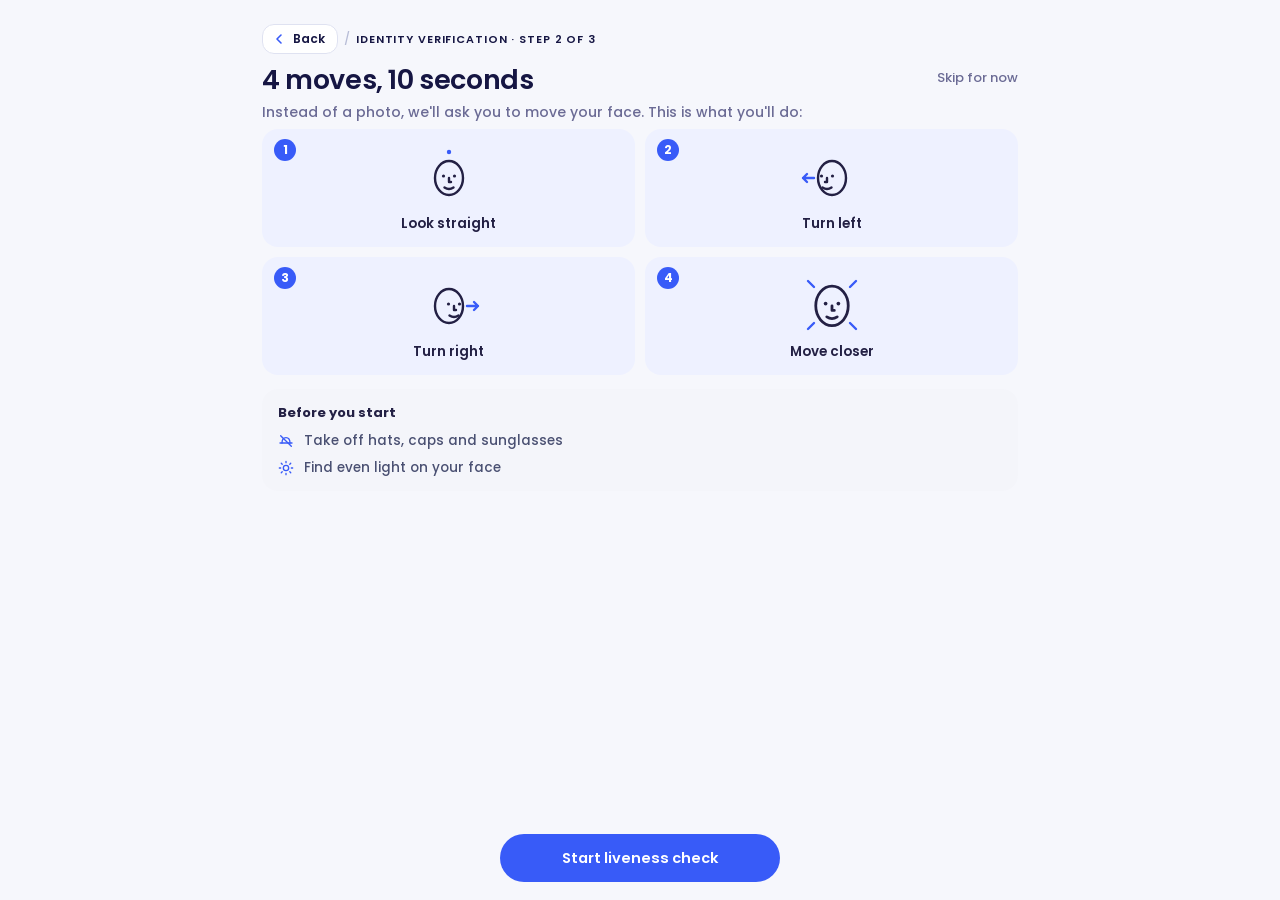
==== commit 0e22e97d: "Bust cache for updated scripts and styles Co-Authored-By: Claude Opus 5.5 <noreply@anthropic.com>" ====
--- a/screens/liveness.html
+++ b/screens/liveness.html
@@ -140,7 +140,7 @@
     
     
     <link rel="stylesheet" href="../assets/index-tZT78RVO.css?v=1794325142">
-  <style type="text/css">[data-sonner-toaster][dir=ltr],html[dir=ltr]{--toast-icon-margin-start:-3px;--toast-icon-margin-end:4px;--toast-svg-margin-start:-1px;--toast-svg-margin-end:0px;--toast-button-margin-start:auto;--toast-button-margin-end:0;--toast-close-button-start:0;--toast-close-button-end:unset;--toast-close-button-transform:translate(-35%, -35%)}[data-sonner-toaster][dir=rtl],html[dir=rtl]{--toast-icon-margin-start:4px;--toast-icon-margin-end:-3px;--toast-svg-margin-start:0px;--toast-svg-margin-end:-1px;--toast-button-margin-start:0;--toast-button-margin-end:auto;--toast-close-button-start:unset;--toast-close-button-end:0;--toast-close-button-transform:translate(35%, -35%)}[data-sonner-toaster]{position:fixed;width:var(--width);font-family:ui-sans-serif,system-ui,-apple-system,BlinkMacSystemFont,Segoe UI,Roboto,Helvetica Neue,Arial,Noto Sans,sans-serif,Apple Color Emoji,Segoe UI Emoji,Segoe UI Symbol,Noto Color Emoji;--gray1:hsl(0, 0%, 99%);--gray2:hsl(0, 0%, 97.3%);--gray3:hsl(0, 0%, 95.1%);--gray4:hsl(0, 0%, 93%);--gray5:hsl(0, 0%, 90.9%);--gray6:hsl(0, 0%, 88.7%);--gray7:hsl(0, 0%, 85.8%);--gray8:hsl(0, 0%, 78%);--gray9:hsl(0, 0%, 56.1%);--gray10:hsl(0, 0%, 52.3%);--gray11:hsl(0, 0%, 43.5%);--gray12:hsl(0, 0%, 9%);--border-radius:8px;box-sizing:border-box;padding:0;margin:0;list-style:none;outline:0;z-index:999999999;transition:transform .4s ease}@media (hover:none) and (pointer:coarse){[data-sonner-toaster][data-lifted=true]{transform:none}}[data-sonner-toaster][data-x-position=right]{right:var(--offset-right)}[data-sonner-toaster][data-x-position=left]{left:var(--offset-left)}[data-sonner-toaster][data-x-position=center]{left:50%;transform:translateX(-50%)}[data-sonner-toaster][data-y-position=top]{top:var(--offset-top)}[data-sonner-toaster][data-y-position=bottom]{bottom:var(--offset-bottom)}[data-sonner-toast]{--y:translateY(100%);--lift-amount:calc(var(--lift) * var(--gap));z-index:var(--z-index);position:absolute;opacity:0;transform:var(--y);touch-action:none;transition:transform .4s,opacity .4s,height .4s,box-shadow .2s;box-sizing:border-box;outline:0;overflow-wrap:anywhere}[data-sonner-toast][data-styled=true]{padding:16px;background:var(--normal-bg);border:1px solid var(--normal-border);color:var(--normal-text);border-radius:var(--border-radius);box-shadow:0 4px 12px rgba(0,0,0,.1);width:var(--width);font-size:13px;display:flex;align-items:center;gap:6px}[data-sonner-toast]:focus-visible{box-shadow:0 4px 12px rgba(0,0,0,.1),0 0 0 2px rgba(0,0,0,.2)}[data-sonner-toast][data-y-position=top]{top:0;--y:translateY(-100%);--lift:1;--lift-amount:calc(1 * var(--gap))}[data-sonner-toast][data-y-position=bottom]{bottom:0;--y:translateY(100%);--lift:-1;--lift-amount:calc(var(--lift) * var(--gap))}[data-sonner-toast][data-styled=true] [data-description]{font-weight:400;line-height:1.4;color:#3f3f3f}[data-rich-colors=true][data-sonner-toast][data-styled=true] [data-description]{color:inherit}[data-sonner-toaster][data-sonner-theme=dark] [data-description]{color:#e8e8e8}[data-sonner-toast][data-styled=true] [data-title]{font-weight:500;line-height:1.5;color:inherit}[data-sonner-toast][data-styled=true] [data-icon]{display:flex;height:16px;width:16px;position:relative;justify-content:flex-start;align-items:center;flex-shrink:0;margin-left:var(--toast-icon-margin-start);margin-right:var(--toast-icon-margin-end)}[data-sonner-toast][data-promise=true] [data-icon]>svg{opacity:0;transform:scale(.8);transform-origin:center;animation:sonner-fade-in .3s ease forwards}[data-sonner-toast][data-styled=true] [data-icon]>*{flex-shrink:0}[data-sonner-toast][data-styled=true] [data-icon] svg{margin-left:var(--toast-svg-margin-start);margin-right:var(--toast-svg-margin-end)}[data-sonner-toast][data-styled=true] [data-content]{display:flex;flex-direction:column;gap:2px}[data-sonner-toast][data-styled=true] [data-button]{border-radius:4px;padding-left:8px;padding-right:8px;height:24px;font-size:12px;color:var(--normal-bg);background:var(--normal-text);margin-left:var(--toast-button-margin-start);margin-right:var(--toast-button-margin-end);border:none;font-weight:500;cursor:pointer;outline:0;display:flex;align-items:center;flex-shrink:0;transition:opacity .4s,box-shadow .2s}[data-sonner-toast][data-styled=true] [data-button]:focus-visible{box-shadow:0 0 0 2px rgba(0,0,0,.4)}[data-sonner-toast][data-styled=true] [data-button]:first-of-type{margin-left:var(--toast-button-margin-start);margin-right:var(--toast-button-margin-end)}[data-sonner-toast][data-styled=true] [data-cancel]{color:var(--normal-text);background:rgba(0,0,0,.08)}[data-sonner-toaster][data-sonner-theme=dark] [data-sonner-toast][data-styled=true] [data-cancel]{background:rgba(255,255,255,.3)}[data-sonner-toast][data-styled=true] [data-close-button]{position:absolute;left:var(--toast-close-button-start);right:var(--toast-close-button-end);top:0;height:20px;width:20px;display:flex;justify-content:center;align-items:center;padding:0;color:var(--gray12);background:var(--normal-bg);border:1px solid var(--gray4);transform:var(--toast-close-button-transform);border-radius:50%;cursor:pointer;z-index:1;transition:opacity .1s,background .2s,border-color .2s}[data-sonner-toast][data-styled=true] [data-close-button]:focus-visible{box-shadow:0 4px 12px rgba(0,0,0,.1),0 0 0 2px rgba(0,0,0,.2)}[data-sonner-toast][data-styled=true] [data-disabled=true]{cursor:not-allowed}[data-sonner-toast][data-styled=true]:hover [data-close-button]:hover{background:var(--gray2);border-color:var(--gray5)}[data-sonner-toast][data-swiping=true]::before{content:'';position:absolute;left:-100%;right:-100%;height:100%;z-index:-1}[data-sonner-toast][data-y-position=top][data-swiping=true]::before{bottom:50%;transform:scaleY(3) translateY(50%)}[data-sonner-toast][data-y-position=bottom][data-swiping=true]::before{top:50%;transform:scaleY(3) translateY(-50%)}[data-sonner-toast][data-swiping=false][data-removed=true]::before{content:'';position:absolute;inset:0;transform:scaleY(2)}[data-sonner-toast][data-expanded=true]::after{content:'';position:absolute;left:0;height:calc(var(--gap) + 1px);bottom:100%;width:100%}[data-sonner-toast][data-mounted=true]{--y:translateY(0);opacity:1}[data-sonner-toast][data-expanded=false][data-front=false]{--scale:var(--toasts-before) * 0.05 + 1;--y:translateY(calc(var(--lift-amount) * var(--toasts-before))) scale(calc(-1 * var(--scale)));height:var(--front-toast-height)}[data-sonner-toast]>*{transition:opacity .4s}[data-sonner-toast][data-x-position=right]{right:0}[data-sonner-toast][data-x-position=left]{left:0}[data-sonner-toast][data-expanded=false][data-front=false][data-styled=true]>*{opacity:0}[data-sonner-toast][data-visible=false]{opacity:0;pointer-events:none}[data-sonner-toast][data-mounted=true][data-expanded=true]{--y:translateY(calc(var(--lift) * var(--offset)));height:var(--initial-height)}[data-sonner-toast][data-removed=true][data-front=true][data-swipe-out=false]{--y:translateY(calc(var(--lift) * -100%));opacity:0}[data-sonner-toast][data-removed=true][data-front=false][data-swipe-out=false][data-expanded=true]{--y:translateY(calc(var(--lift) * var(--offset) + var(--lift) * -100%));opacity:0}[data-sonner-toast][data-removed=true][data-front=false][data-swipe-out=false][data-expanded=false]{--y:translateY(40%);opacity:0;transition:transform .5s,opacity .2s}[data-sonner-toast][data-removed=true][data-front=false]::before{height:calc(var(--initial-height) + 20%)}[data-sonner-toast][data-swiping=true]{transform:var(--y) translateY(var(--swipe-amount-y,0)) translateX(var(--swipe-amount-x,0));transition:none}[data-sonner-toast][data-swiped=true]{user-select:none}[data-sonner-toast][data-swipe-out=true][data-y-position=bottom],[data-sonner-toast][data-swipe-out=true][data-y-position=top]{animation-duration:.2s;animation-timing-function:ease-out;animation-fill-mode:forwards}[data-sonner-toast][data-swipe-out=true][data-swipe-direction=left]{animation-name:swipe-out-left}[data-sonner-toast][data-swipe-out=true][data-swipe-direction=right]{animation-name:swipe-out-right}[data-sonner-toast][data-swipe-out=true][data-swipe-direction=up]{animation-name:swipe-out-up}[data-sonner-toast][data-swipe-out=true][data-swipe-direction=down]{animation-name:swipe-out-down}@keyframes swipe-out-left{from{transform:var(--y) translateX(var(--swipe-amount-x));opacity:1}to{transform:var(--y) translateX(calc(var(--swipe-amount-x) - 100%));opacity:0}}@keyframes swipe-out-right{from{transform:var(--y) translateX(var(--swipe-amount-x));opacity:1}to{transform:var(--y) translateX(calc(var(--swipe-amount-x) + 100%));opacity:0}}@keyframes swipe-out-up{from{transform:var(--y) translateY(var(--swipe-amount-y));opacity:1}to{transform:var(--y) translateY(calc(var(--swipe-amount-y) - 100%));opacity:0}}@keyframes swipe-out-down{from{transform:var(--y) translateY(var(--swipe-amount-y));opacity:1}to{transform:var(--y) translateY(calc(var(--swipe-amount-y) + 100%));opacity:0}}@media (max-width:600px){[data-sonner-toaster]{position:fixed;right:var(--mobile-offset-right);left:var(--mobile-offset-left);width:100%}[data-sonner-toaster][dir=rtl]{left:calc(var(--mobile-offset-left) * -1)}[data-sonner-toaster] [data-sonner-toast]{left:0;right:0;width:calc(100% - var(--mobile-offset-left) * 2)}[data-sonner-toaster][data-x-position=left]{left:var(--mobile-offset-left)}[data-sonner-toaster][data-y-position=bottom]{bottom:var(--mobile-offset-bottom)}[data-sonner-toaster][data-y-position=top]{top:var(--mobile-offset-top)}[data-sonner-toaster][data-x-position=center]{left:var(--mobile-offset-left);right:var(--mobile-offset-right);transform:none}}[data-sonner-toaster][data-sonner-theme=light]{--normal-bg:#fff;--normal-border:var(--gray4);--normal-text:var(--gray12);--success-bg:hsl(143, 85%, 96%);--success-border:hsl(145, 92%, 87%);--success-text:hsl(140, 100%, 27%);--info-bg:hsl(208, 100%, 97%);--info-border:hsl(221, 91%, 93%);--info-text:hsl(210, 92%, 45%);--warning-bg:hsl(49, 100%, 97%);--warning-border:hsl(49, 91%, 84%);--warning-text:hsl(31, 92%, 45%);--error-bg:hsl(359, 100%, 97%);--error-border:hsl(359, 100%, 94%);--error-text:hsl(360, 100%, 45%)}[data-sonner-toaster][data-sonner-theme=light] [data-sonner-toast][data-invert=true]{--normal-bg:#000;--normal-border:hsl(0, 0%, 20%);--normal-text:var(--gray1)}[data-sonner-toaster][data-sonner-theme=dark] [data-sonner-toast][data-invert=true]{--normal-bg:#fff;--normal-border:var(--gray3);--normal-text:var(--gray12)}[data-sonner-toaster][data-sonner-theme=dark]{--normal-bg:#000;--normal-bg-hover:hsl(0, 0%, 12%);--normal-border:hsl(0, 0%, 20%);--normal-border-hover:hsl(0, 0%, 25%);--normal-text:var(--gray1);--success-bg:hsl(150, 100%, 6%);--success-border:hsl(147, 100%, 12%);--success-text:hsl(150, 86%, 65%);--info-bg:hsl(215, 100%, 6%);--info-border:hsl(223, 43%, 17%);--info-text:hsl(216, 87%, 65%);--warning-bg:hsl(64, 100%, 6%);--warning-border:hsl(60, 100%, 9%);--warning-text:hsl(46, 87%, 65%);--error-bg:hsl(358, 76%, 10%);--error-border:hsl(357, 89%, 16%);--error-text:hsl(358, 100%, 81%)}[data-sonner-toaster][data-sonner-theme=dark] [data-sonner-toast] [data-close-button]{background:var(--normal-bg);border-color:var(--normal-border);color:var(--normal-text)}[data-sonner-toaster][data-sonner-theme=dark] [data-sonner-toast] [data-close-button]:hover{background:var(--normal-bg-hover);border-color:var(--normal-border-hover)}[data-rich-colors=true][data-sonner-toast][data-type=success]{background:var(--success-bg);border-color:var(--success-border);color:var(--success-text)}[data-rich-colors=true][data-sonner-toast][data-type=success] [data-close-button]{background:var(--success-bg);border-color:var(--success-border);color:var(--success-text)}[data-rich-colors=true][data-sonner-toast][data-type=info]{background:var(--info-bg);border-color:var(--info-border);color:var(--info-text)}[data-rich-colors=true][data-sonner-toast][data-type=info] [data-close-button]{background:var(--info-bg);border-color:var(--info-border);color:var(--info-text)}[data-rich-colors=true][data-sonner-toast][data-type=warning]{background:var(--warning-bg);border-color:var(--warning-border);color:var(--warning-text)}[data-rich-colors=true][data-sonner-toast][data-type=warning] [data-close-button]{background:var(--warning-bg);border-color:var(--warning-border);color:var(--warning-text)}[data-rich-colors=true][data-sonner-toast][data-type=error]{background:var(--error-bg);border-color:var(--error-border);color:var(--error-text)}[data-rich-colors=true][data-sonner-toast][data-type=error] [data-close-button]{background:var(--error-bg);border-color:var(--error-border);color:var(--error-text)}.sonner-loading-wrapper{--size:16px;height:var(--size);width:var(--size);position:absolute;inset:0;z-index:10}.sonner-loading-wrapper[data-visible=false]{transform-origin:center;animation:sonner-fade-out .2s ease forwards}.sonner-spinner{position:relative;top:50%;left:50%;height:var(--size);width:var(--size)}.sonner-loading-bar{animation:sonner-spin 1.2s linear infinite;background:var(--gray11);border-radius:6px;height:8%;left:-10%;position:absolute;top:-3.9%;width:24%}.sonner-loading-bar:first-child{animation-delay:-1.2s;transform:rotate(.0001deg) translate(146%)}.sonner-loading-bar:nth-child(2){animation-delay:-1.1s;transform:rotate(30deg) translate(146%)}.sonner-loading-bar:nth-child(3){animation-delay:-1s;transform:rotate(60deg) translate(146%)}.sonner-loading-bar:nth-child(4){animation-delay:-.9s;transform:rotate(90deg) translate(146%)}.sonner-loading-bar:nth-child(5){animation-delay:-.8s;transform:rotate(120deg) translate(146%)}.sonner-loading-bar:nth-child(6){animation-delay:-.7s;transform:rotate(150deg) translate(146%)}.sonner-loading-bar:nth-child(7){animation-delay:-.6s;transform:rotate(180deg) translate(146%)}.sonner-loading-bar:nth-child(8){animation-delay:-.5s;transform:rotate(210deg) translate(146%)}.sonner-loading-bar:nth-child(9){animation-delay:-.4s;transform:rotate(240deg) translate(146%)}.sonner-loading-bar:nth-child(10){animation-delay:-.3s;transform:rotate(270deg) translate(146%)}.sonner-loading-bar:nth-child(11){animation-delay:-.2s;transform:rotate(300deg) translate(146%)}.sonner-loading-bar:nth-child(12){animation-delay:-.1s;transform:rotate(330deg) translate(146%)}@keyframes sonner-fade-in{0%{opacity:0;transform:scale(.8)}100%{opacity:1;transform:scale(1)}}@keyframes sonner-fade-out{0%{opacity:1;transform:scale(1)}100%{opacity:0;transform:scale(.8)}}@keyframes sonner-spin{0%{opacity:1}100%{opacity:.15}}@media (prefers-reduced-motion){.sonner-loading-bar,[data-sonner-toast],[data-sonner-toast]>*{transition:none!important;animation:none!important}}.sonner-loader{position:absolute;top:50%;left:50%;transform:translate(-50%,-50%);transform-origin:center;transition:opacity .2s,transform .2s}.sonner-loader[data-visible=false]{opacity:0;transform:scale(.8) translate(-50%,-50%)}</style><style id="rep-vt">@media (min-width:1025px){@view-transition{navigation:auto}}@keyframes vtOut{to{opacity:0}}@keyframes vtIn{from{opacity:0}}::view-transition-old(root){animation:vtOut .12s ease both;mix-blend-mode:normal}::view-transition-new(root){animation:vtIn .2s ease .12s both;mix-blend-mode:normal}.page-wrapper>div:first-child{view-transition-name:vt-side}aside{view-transition-name:vt-rail}::view-transition-group(vt-side){animation:none}::view-transition-old(vt-side),::view-transition-new(vt-side){animation:none}@media (max-width:1024px){@view-transition{navigation:auto}.page-wrapper>div:first-child,aside{view-transition-name:none}::view-transition-group(*),::view-transition-old(*),::view-transition-new(*){animation:none!important}}@media (prefers-reduced-motion:reduce){::view-transition-group(*),::view-transition-old(*),::view-transition-new(*){animation:none!important}}</style><link rel="stylesheet" href="../assets/iv.css?v=1794325142"><link rel="stylesheet" href="../assets/live-prep.css"><style>html:not([data-iv-rail="1"]) aside{visibility:hidden;animation:ivRailShow 0s 1.2s forwards}@keyframes ivRailShow{to{visibility:visible}}</style></head>
+  <style type="text/css">[data-sonner-toaster][dir=ltr],html[dir=ltr]{--toast-icon-margin-start:-3px;--toast-icon-margin-end:4px;--toast-svg-margin-start:-1px;--toast-svg-margin-end:0px;--toast-button-margin-start:auto;--toast-button-margin-end:0;--toast-close-button-start:0;--toast-close-button-end:unset;--toast-close-button-transform:translate(-35%, -35%)}[data-sonner-toaster][dir=rtl],html[dir=rtl]{--toast-icon-margin-start:4px;--toast-icon-margin-end:-3px;--toast-svg-margin-start:0px;--toast-svg-margin-end:-1px;--toast-button-margin-start:0;--toast-button-margin-end:auto;--toast-close-button-start:unset;--toast-close-button-end:0;--toast-close-button-transform:translate(35%, -35%)}[data-sonner-toaster]{position:fixed;width:var(--width);font-family:ui-sans-serif,system-ui,-apple-system,BlinkMacSystemFont,Segoe UI,Roboto,Helvetica Neue,Arial,Noto Sans,sans-serif,Apple Color Emoji,Segoe UI Emoji,Segoe UI Symbol,Noto Color Emoji;--gray1:hsl(0, 0%, 99%);--gray2:hsl(0, 0%, 97.3%);--gray3:hsl(0, 0%, 95.1%);--gray4:hsl(0, 0%, 93%);--gray5:hsl(0, 0%, 90.9%);--gray6:hsl(0, 0%, 88.7%);--gray7:hsl(0, 0%, 85.8%);--gray8:hsl(0, 0%, 78%);--gray9:hsl(0, 0%, 56.1%);--gray10:hsl(0, 0%, 52.3%);--gray11:hsl(0, 0%, 43.5%);--gray12:hsl(0, 0%, 9%);--border-radius:8px;box-sizing:border-box;padding:0;margin:0;list-style:none;outline:0;z-index:999999999;transition:transform .4s ease}@media (hover:none) and (pointer:coarse){[data-sonner-toaster][data-lifted=true]{transform:none}}[data-sonner-toaster][data-x-position=right]{right:var(--offset-right)}[data-sonner-toaster][data-x-position=left]{left:var(--offset-left)}[data-sonner-toaster][data-x-position=center]{left:50%;transform:translateX(-50%)}[data-sonner-toaster][data-y-position=top]{top:var(--offset-top)}[data-sonner-toaster][data-y-position=bottom]{bottom:var(--offset-bottom)}[data-sonner-toast]{--y:translateY(100%);--lift-amount:calc(var(--lift) * var(--gap));z-index:var(--z-index);position:absolute;opacity:0;transform:var(--y);touch-action:none;transition:transform .4s,opacity .4s,height .4s,box-shadow .2s;box-sizing:border-box;outline:0;overflow-wrap:anywhere}[data-sonner-toast][data-styled=true]{padding:16px;background:var(--normal-bg);border:1px solid var(--normal-border);color:var(--normal-text);border-radius:var(--border-radius);box-shadow:0 4px 12px rgba(0,0,0,.1);width:var(--width);font-size:13px;display:flex;align-items:center;gap:6px}[data-sonner-toast]:focus-visible{box-shadow:0 4px 12px rgba(0,0,0,.1),0 0 0 2px rgba(0,0,0,.2)}[data-sonner-toast][data-y-position=top]{top:0;--y:translateY(-100%);--lift:1;--lift-amount:calc(1 * var(--gap))}[data-sonner-toast][data-y-position=bottom]{bottom:0;--y:translateY(100%);--lift:-1;--lift-amount:calc(var(--lift) * var(--gap))}[data-sonner-toast][data-styled=true] [data-description]{font-weight:400;line-height:1.4;color:#3f3f3f}[data-rich-colors=true][data-sonner-toast][data-styled=true] [data-description]{color:inherit}[data-sonner-toaster][data-sonner-theme=dark] [data-description]{color:#e8e8e8}[data-sonner-toast][data-styled=true] [data-title]{font-weight:500;line-height:1.5;color:inherit}[data-sonner-toast][data-styled=true] [data-icon]{display:flex;height:16px;width:16px;position:relative;justify-content:flex-start;align-items:center;flex-shrink:0;margin-left:var(--toast-icon-margin-start);margin-right:var(--toast-icon-margin-end)}[data-sonner-toast][data-promise=true] [data-icon]>svg{opacity:0;transform:scale(.8);transform-origin:center;animation:sonner-fade-in .3s ease forwards}[data-sonner-toast][data-styled=true] [data-icon]>*{flex-shrink:0}[data-sonner-toast][data-styled=true] [data-icon] svg{margin-left:var(--toast-svg-margin-start);margin-right:var(--toast-svg-margin-end)}[data-sonner-toast][data-styled=true] [data-content]{display:flex;flex-direction:column;gap:2px}[data-sonner-toast][data-styled=true] [data-button]{border-radius:4px;padding-left:8px;padding-right:8px;height:24px;font-size:12px;color:var(--normal-bg);background:var(--normal-text);margin-left:var(--toast-button-margin-start);margin-right:var(--toast-button-margin-end);border:none;font-weight:500;cursor:pointer;outline:0;display:flex;align-items:center;flex-shrink:0;transition:opacity .4s,box-shadow .2s}[data-sonner-toast][data-styled=true] [data-button]:focus-visible{box-shadow:0 0 0 2px rgba(0,0,0,.4)}[data-sonner-toast][data-styled=true] [data-button]:first-of-type{margin-left:var(--toast-button-margin-start);margin-right:var(--toast-button-margin-end)}[data-sonner-toast][data-styled=true] [data-cancel]{color:var(--normal-text);background:rgba(0,0,0,.08)}[data-sonner-toaster][data-sonner-theme=dark] [data-sonner-toast][data-styled=true] [data-cancel]{background:rgba(255,255,255,.3)}[data-sonner-toast][data-styled=true] [data-close-button]{position:absolute;left:var(--toast-close-button-start);right:var(--toast-close-button-end);top:0;height:20px;width:20px;display:flex;justify-content:center;align-items:center;padding:0;color:var(--gray12);background:var(--normal-bg);border:1px solid var(--gray4);transform:var(--toast-close-button-transform);border-radius:50%;cursor:pointer;z-index:1;transition:opacity .1s,background .2s,border-color .2s}[data-sonner-toast][data-styled=true] [data-close-button]:focus-visible{box-shadow:0 4px 12px rgba(0,0,0,.1),0 0 0 2px rgba(0,0,0,.2)}[data-sonner-toast][data-styled=true] [data-disabled=true]{cursor:not-allowed}[data-sonner-toast][data-styled=true]:hover [data-close-button]:hover{background:var(--gray2);border-color:var(--gray5)}[data-sonner-toast][data-swiping=true]::before{content:'';position:absolute;left:-100%;right:-100%;height:100%;z-index:-1}[data-sonner-toast][data-y-position=top][data-swiping=true]::before{bottom:50%;transform:scaleY(3) translateY(50%)}[data-sonner-toast][data-y-position=bottom][data-swiping=true]::before{top:50%;transform:scaleY(3) translateY(-50%)}[data-sonner-toast][data-swiping=false][data-removed=true]::before{content:'';position:absolute;inset:0;transform:scaleY(2)}[data-sonner-toast][data-expanded=true]::after{content:'';position:absolute;left:0;height:calc(var(--gap) + 1px);bottom:100%;width:100%}[data-sonner-toast][data-mounted=true]{--y:translateY(0);opacity:1}[data-sonner-toast][data-expanded=false][data-front=false]{--scale:var(--toasts-before) * 0.05 + 1;--y:translateY(calc(var(--lift-amount) * var(--toasts-before))) scale(calc(-1 * var(--scale)));height:var(--front-toast-height)}[data-sonner-toast]>*{transition:opacity .4s}[data-sonner-toast][data-x-position=right]{right:0}[data-sonner-toast][data-x-position=left]{left:0}[data-sonner-toast][data-expanded=false][data-front=false][data-styled=true]>*{opacity:0}[data-sonner-toast][data-visible=false]{opacity:0;pointer-events:none}[data-sonner-toast][data-mounted=true][data-expanded=true]{--y:translateY(calc(var(--lift) * var(--offset)));height:var(--initial-height)}[data-sonner-toast][data-removed=true][data-front=true][data-swipe-out=false]{--y:translateY(calc(var(--lift) * -100%));opacity:0}[data-sonner-toast][data-removed=true][data-front=false][data-swipe-out=false][data-expanded=true]{--y:translateY(calc(var(--lift) * var(--offset) + var(--lift) * -100%));opacity:0}[data-sonner-toast][data-removed=true][data-front=false][data-swipe-out=false][data-expanded=false]{--y:translateY(40%);opacity:0;transition:transform .5s,opacity .2s}[data-sonner-toast][data-removed=true][data-front=false]::before{height:calc(var(--initial-height) + 20%)}[data-sonner-toast][data-swiping=true]{transform:var(--y) translateY(var(--swipe-amount-y,0)) translateX(var(--swipe-amount-x,0));transition:none}[data-sonner-toast][data-swiped=true]{user-select:none}[data-sonner-toast][data-swipe-out=true][data-y-position=bottom],[data-sonner-toast][data-swipe-out=true][data-y-position=top]{animation-duration:.2s;animation-timing-function:ease-out;animation-fill-mode:forwards}[data-sonner-toast][data-swipe-out=true][data-swipe-direction=left]{animation-name:swipe-out-left}[data-sonner-toast][data-swipe-out=true][data-swipe-direction=right]{animation-name:swipe-out-right}[data-sonner-toast][data-swipe-out=true][data-swipe-direction=up]{animation-name:swipe-out-up}[data-sonner-toast][data-swipe-out=true][data-swipe-direction=down]{animation-name:swipe-out-down}@keyframes swipe-out-left{from{transform:var(--y) translateX(var(--swipe-amount-x));opacity:1}to{transform:var(--y) translateX(calc(var(--swipe-amount-x) - 100%));opacity:0}}@keyframes swipe-out-right{from{transform:var(--y) translateX(var(--swipe-amount-x));opacity:1}to{transform:var(--y) translateX(calc(var(--swipe-amount-x) + 100%));opacity:0}}@keyframes swipe-out-up{from{transform:var(--y) translateY(var(--swipe-amount-y));opacity:1}to{transform:var(--y) translateY(calc(var(--swipe-amount-y) - 100%));opacity:0}}@keyframes swipe-out-down{from{transform:var(--y) translateY(var(--swipe-amount-y));opacity:1}to{transform:var(--y) translateY(calc(var(--swipe-amount-y) + 100%));opacity:0}}@media (max-width:600px){[data-sonner-toaster]{position:fixed;right:var(--mobile-offset-right);left:var(--mobile-offset-left);width:100%}[data-sonner-toaster][dir=rtl]{left:calc(var(--mobile-offset-left) * -1)}[data-sonner-toaster] [data-sonner-toast]{left:0;right:0;width:calc(100% - var(--mobile-offset-left) * 2)}[data-sonner-toaster][data-x-position=left]{left:var(--mobile-offset-left)}[data-sonner-toaster][data-y-position=bottom]{bottom:var(--mobile-offset-bottom)}[data-sonner-toaster][data-y-position=top]{top:var(--mobile-offset-top)}[data-sonner-toaster][data-x-position=center]{left:var(--mobile-offset-left);right:var(--mobile-offset-right);transform:none}}[data-sonner-toaster][data-sonner-theme=light]{--normal-bg:#fff;--normal-border:var(--gray4);--normal-text:var(--gray12);--success-bg:hsl(143, 85%, 96%);--success-border:hsl(145, 92%, 87%);--success-text:hsl(140, 100%, 27%);--info-bg:hsl(208, 100%, 97%);--info-border:hsl(221, 91%, 93%);--info-text:hsl(210, 92%, 45%);--warning-bg:hsl(49, 100%, 97%);--warning-border:hsl(49, 91%, 84%);--warning-text:hsl(31, 92%, 45%);--error-bg:hsl(359, 100%, 97%);--error-border:hsl(359, 100%, 94%);--error-text:hsl(360, 100%, 45%)}[data-sonner-toaster][data-sonner-theme=light] [data-sonner-toast][data-invert=true]{--normal-bg:#000;--normal-border:hsl(0, 0%, 20%);--normal-text:var(--gray1)}[data-sonner-toaster][data-sonner-theme=dark] [data-sonner-toast][data-invert=true]{--normal-bg:#fff;--normal-border:var(--gray3);--normal-text:var(--gray12)}[data-sonner-toaster][data-sonner-theme=dark]{--normal-bg:#000;--normal-bg-hover:hsl(0, 0%, 12%);--normal-border:hsl(0, 0%, 20%);--normal-border-hover:hsl(0, 0%, 25%);--normal-text:var(--gray1);--success-bg:hsl(150, 100%, 6%);--success-border:hsl(147, 100%, 12%);--success-text:hsl(150, 86%, 65%);--info-bg:hsl(215, 100%, 6%);--info-border:hsl(223, 43%, 17%);--info-text:hsl(216, 87%, 65%);--warning-bg:hsl(64, 100%, 6%);--warning-border:hsl(60, 100%, 9%);--warning-text:hsl(46, 87%, 65%);--error-bg:hsl(358, 76%, 10%);--error-border:hsl(357, 89%, 16%);--error-text:hsl(358, 100%, 81%)}[data-sonner-toaster][data-sonner-theme=dark] [data-sonner-toast] [data-close-button]{background:var(--normal-bg);border-color:var(--normal-border);color:var(--normal-text)}[data-sonner-toaster][data-sonner-theme=dark] [data-sonner-toast] [data-close-button]:hover{background:var(--normal-bg-hover);border-color:var(--normal-border-hover)}[data-rich-colors=true][data-sonner-toast][data-type=success]{background:var(--success-bg);border-color:var(--success-border);color:var(--success-text)}[data-rich-colors=true][data-sonner-toast][data-type=success] [data-close-button]{background:var(--success-bg);border-color:var(--success-border);color:var(--success-text)}[data-rich-colors=true][data-sonner-toast][data-type=info]{background:var(--info-bg);border-color:var(--info-border);color:var(--info-text)}[data-rich-colors=true][data-sonner-toast][data-type=info] [data-close-button]{background:var(--info-bg);border-color:var(--info-border);color:var(--info-text)}[data-rich-colors=true][data-sonner-toast][data-type=warning]{background:var(--warning-bg);border-color:var(--warning-border);color:var(--warning-text)}[data-rich-colors=true][data-sonner-toast][data-type=warning] [data-close-button]{background:var(--warning-bg);border-color:var(--warning-border);color:var(--warning-text)}[data-rich-colors=true][data-sonner-toast][data-type=error]{background:var(--error-bg);border-color:var(--error-border);color:var(--error-text)}[data-rich-colors=true][data-sonner-toast][data-type=error] [data-close-button]{background:var(--error-bg);border-color:var(--error-border);color:var(--error-text)}.sonner-loading-wrapper{--size:16px;height:var(--size);width:var(--size);position:absolute;inset:0;z-index:10}.sonner-loading-wrapper[data-visible=false]{transform-origin:center;animation:sonner-fade-out .2s ease forwards}.sonner-spinner{position:relative;top:50%;left:50%;height:var(--size);width:var(--size)}.sonner-loading-bar{animation:sonner-spin 1.2s linear infinite;background:var(--gray11);border-radius:6px;height:8%;left:-10%;position:absolute;top:-3.9%;width:24%}.sonner-loading-bar:first-child{animation-delay:-1.2s;transform:rotate(.0001deg) translate(146%)}.sonner-loading-bar:nth-child(2){animation-delay:-1.1s;transform:rotate(30deg) translate(146%)}.sonner-loading-bar:nth-child(3){animation-delay:-1s;transform:rotate(60deg) translate(146%)}.sonner-loading-bar:nth-child(4){animation-delay:-.9s;transform:rotate(90deg) translate(146%)}.sonner-loading-bar:nth-child(5){animation-delay:-.8s;transform:rotate(120deg) translate(146%)}.sonner-loading-bar:nth-child(6){animation-delay:-.7s;transform:rotate(150deg) translate(146%)}.sonner-loading-bar:nth-child(7){animation-delay:-.6s;transform:rotate(180deg) translate(146%)}.sonner-loading-bar:nth-child(8){animation-delay:-.5s;transform:rotate(210deg) translate(146%)}.sonner-loading-bar:nth-child(9){animation-delay:-.4s;transform:rotate(240deg) translate(146%)}.sonner-loading-bar:nth-child(10){animation-delay:-.3s;transform:rotate(270deg) translate(146%)}.sonner-loading-bar:nth-child(11){animation-delay:-.2s;transform:rotate(300deg) translate(146%)}.sonner-loading-bar:nth-child(12){animation-delay:-.1s;transform:rotate(330deg) translate(146%)}@keyframes sonner-fade-in{0%{opacity:0;transform:scale(.8)}100%{opacity:1;transform:scale(1)}}@keyframes sonner-fade-out{0%{opacity:1;transform:scale(1)}100%{opacity:0;transform:scale(.8)}}@keyframes sonner-spin{0%{opacity:1}100%{opacity:.15}}@media (prefers-reduced-motion){.sonner-loading-bar,[data-sonner-toast],[data-sonner-toast]>*{transition:none!important;animation:none!important}}.sonner-loader{position:absolute;top:50%;left:50%;transform:translate(-50%,-50%);transform-origin:center;transition:opacity .2s,transform .2s}.sonner-loader[data-visible=false]{opacity:0;transform:scale(.8) translate(-50%,-50%)}</style><style id="rep-vt">@media (min-width:1025px){@view-transition{navigation:auto}}@keyframes vtOut{to{opacity:0}}@keyframes vtIn{from{opacity:0}}::view-transition-old(root){animation:vtOut .12s ease both;mix-blend-mode:normal}::view-transition-new(root){animation:vtIn .2s ease .12s both;mix-blend-mode:normal}.page-wrapper>div:first-child{view-transition-name:vt-side}aside{view-transition-name:vt-rail}::view-transition-group(vt-side){animation:none}::view-transition-old(vt-side),::view-transition-new(vt-side){animation:none}@media (max-width:1024px){@view-transition{navigation:auto}.page-wrapper>div:first-child,aside{view-transition-name:none}::view-transition-group(*),::view-transition-old(*),::view-transition-new(*){animation:none!important}}@media (prefers-reduced-motion:reduce){::view-transition-group(*),::view-transition-old(*),::view-transition-new(*){animation:none!important}}</style><link rel="stylesheet" href="../assets/iv.css?v=1794325142"><link rel="stylesheet" href="../assets/live-prep.css?v=2"><style>html:not([data-iv-rail="1"]) aside{visibility:hidden;animation:ivRailShow 0s 1.2s forwards}@keyframes ivRailShow{to{visibility:visible}}</style></head>
   <body data-layout-mode="default">
     
     <div id="root"><div class="kiosko:w-full kiosko-h-full"><div class="page-wrapper block lg:grid lg:grid-cols-[none] [1126px]:grid-cols-[none] [1126px]:h-[var(--app-vh,100vh)] kiosko:md:block kiosko:[1126px]:block [&amp;_[data-slot=scroll-area-viewport]]:h-[var(--app-dvh,100dvh)]" style="--mobile-bottom-nav-height: 0px;"><div class="flex min-h-[calc(var(--app-dvh,100dvh)-var(--mobile-bottom-nav-height,0px))] w-full flex-col overflow-x-clip pb-[var(--mobile-bottom-nav-height,0px)] lg:min-h-0 lg:pb-0"><div class="sticky top-[var(--maintenance-banner-height,0px)] z-20 lg:hidden"><header class="relative flex shrink-0 items-center gap-3 lg:hidden px-[var(--top-bar-px)] py-[var(--top-bar-py)] border-b border-[color:var(--top-bar-border)] bg-[var(--top-bar-fallback-bg)] supports-[backdrop-filter]:bg-[var(--top-bar-bg)] supports-[backdrop-filter]:backdrop-blur-[var(--top-bar-blur)] supports-[backdrop-filter]:backdrop-saturate-[var(--top-bar-saturate)]"><button type="button" aria-label="Back" class="relative inline-flex items-center justify-center shrink-0 transition-colors duration-150 ease-out outline-none disabled:opacity-30 disabled:pointer-events-none focus-visible:shadow-[var(--chekin-shadow-focus)] border-0 size-9 rounded-[var(--chekin-radius-md)] bg-[var(--chekin-color-surface-input-empty)] text-[var(--chekin-color-brand-navy)] hover:bg-[var(--chekin-color-surface-pressed)] hover:text-[var(--chekin-color-brand-navy)]"><svg xmlns="http://www.w3.org/2000/svg" width="18" height="18" viewBox="0 0 24 24" fill="none" stroke="currentColor" stroke-width="2" stroke-linecap="round" stroke-linejoin="round" class="lucide lucide-chevron-left" aria-hidden="true"><path d="m15 18-6-6 6-6"></path></svg></button><div class="flex min-w-0 flex-1 flex-col"><span class="truncate text-[15px] font-bold leading-tight text-[var(--chekin-color-brand-navy)]">Registration</span></div><div class="flex shrink-0 items-center gap-2"><button type="button" aria-label="Open assistant" class="relative grid size-9 shrink-0 place-items-center rounded-full bg-gradient-to-br from-[var(--assistant-avatar-from)] to-[var(--assistant-avatar-to)] text-[var(--assistant-avatar-icon)] transition-transform hover:scale-105 focus-visible:outline-none focus-visible:ring-2 focus-visible:ring-[var(--assistant-section-accent)] focus-visible:ring-offset-2"><svg xmlns="http://www.w3.org/2000/svg" width="24" height="24" viewBox="0 0 24 24" fill="currentColor" stroke="currentColor" stroke-width="0" stroke-linecap="round" stroke-linejoin="round" class="lucide lucide-sparkles size-[18px]" aria-hidden="true"><path d="M11.017 2.814a1 1 0 0 1 1.966 0l1.051 5.558a2 2 0 0 0 1.594 1.594l5.558 1.051a1 1 0 0 1 0 1.966l-5.558 1.051a2 2 0 0 0-1.594 1.594l-1.051 5.558a1 1 0 0 1-1.966 0l-1.051-5.558a2 2 0 0 0-1.594-1.594l-5.558-1.051a1 1 0 0 1 0-1.966l5.558-1.051a2 2 0 0 0 1.594-1.594z"></path><path d="M20 2v4"></path><path d="M22 4h-4"></path><circle cx="4" cy="20" r="2"></circle></svg></button></div></header></div><div class="mx-auto flex w-full max-w-[640px] flex-1 flex-col px-4 lg:flex-none lg:px-[30px] mt-[24px] lg:max-w-[700px] guest-register-view pb-12"><div class="kiosko:hidden mb-4 hidden lg:block"><button type="button" class="button relative inline-flex items-center justify-center whitespace-nowrap [font-family:var(--button-font-family)] [font-weight:var(--button-font-weight)] transition-all duration-150 ease-out outline-none focus-visible:[box-shadow:var(--button-focus-shadow)] disabled:pointer-events-none disabled:[opacity:var(--button-disabled-opacity)] [&amp;_svg]:pointer-events-none [&amp;_svg]:size-[var(--button-icon-size)] [&amp;_svg]:shrink-0 before:absolute before:inset-0 before:rounded-[inherit] before:content-[&quot;&quot;] before:bg-transparent before:transition-colors before:duration-150 [&amp;&gt;*]:relative [&amp;&gt;*]:z-[1] button_ghost bg-[var(--button-ghost-bg)] hover:bg-[var(--button-ghost-hover-bg)] hover:text-[color:var(--button-ghost-hover-text)] active:bg-[var(--button-ghost-active-bg)] disabled:hover:bg-[var(--button-ghost-bg)] disabled:bg-[var(--button-ghost-disabled-bg)] disabled:text-[color:var(--button-ghost-disabled-text)] button_size_sm h-[var(--button-height-sm)] text-[length:var(--button-font-size)] rounded-[var(--button-radius)] -ml-2 gap-1.5 px-2 text-[color:var(--chekin-color-gray-1)]"><svg xmlns="http://www.w3.org/2000/svg" width="24" height="24" viewBox="0 0 24 24" fill="none" stroke="currentColor" stroke-width="2" stroke-linecap="round" stroke-linejoin="round" class="lucide lucide-arrow-left" aria-hidden="true"><path d="m12 19-7-7 7-7"></path><path d="M19 12H5"></path></svg>Back to Home</button></div><div class="kiosko:hidden"><header class="flex flex-col gap-1.5 items-start text-left mb-5"><div class="flex w-full items-center gap-4"><span class="min-w-0 font-semibold uppercase tracking-[0.08em] text-[11px] text-[var(--chekin-color-brand-blue)] hidden lg:inline">Guest Summary</span></div><div class="flex w-full items-center gap-4"><h1 class="m-0 min-w-0 font-semibold text-[var(--chekin-color-brand-navy)] lg:text-[27px] lg:leading-[32px] text-[23px] leading-[28px] tracking-[-0.015em]">Who are we <span class="text-[var(--chekin-color-brand-blue)]">registering</span>?</h1></div><p class="m-0 max-w-[480px] text-sm font-medium leading-[21px] text-[var(--chekin-color-gray-1)]">You can register one guest or everyone in this same session.</p></header></div><div class="guest-register-view__content flex w-full flex-col items-center justify-center gap-6 kiosko:w-full kiosko:mt-14 kiosko:items-start kiosko:gap-10"><div class="flex w-full items-center gap-[14px] rounded-[var(--card-radius)] border border-[var(--card-border)] bg-[var(--chekin-color-white)] px-[18px] py-[13px] text-left [container-type:inline-size]"><div data-slot="progress-ring" role="progressbar" aria-valuenow="0" aria-valuemin="0" aria-valuemax="100" class="relative inline-flex shrink-0 items-center justify-center" style="width: 48px; height: 48px;"><svg width="48" height="48" viewBox="0 0 48 48" class="-rotate-90" aria-hidden="true"><defs><linearGradient id="progress-ring-gradient-:r1a:" x1="0" y1="0" x2="1" y2="1"><stop offset="0%" stop-color="var(--progress-ring-indicator-from)"></stop><stop offset="100%" stop-color="var(--progress-ring-indicator-to)"></stop></linearGradient></defs><circle cx="24" cy="24" r="21" fill="none" stroke-width="6" class="[stroke:var(--progress-ring-track)]"></circle><circle cx="24" cy="24" r="21" fill="none" stroke-width="6" stroke-linecap="round" stroke-dasharray="131.94689145077132" stroke-dashoffset="131.94689145077132" stroke="url(#progress-ring-gradient-:r1a:)" class="transition-[stroke-dashoffset] duration-500 ease-out"></circle></svg><span class="absolute inset-0 flex items-center justify-center text-[13px] font-bold [color:var(--progress-ring-label)]"><span class="text-[11px] font-bold text-[var(--chekin-color-brand-blue)]">0/2</span></span></div><span class="min-w-0 flex-1"><span class="block text-[14px] font-semibold leading-[18px] text-[var(--chekin-color-brand-navy)]">2 guests to go</span><span class="mt-px block text-[12px] leading-4 text-[var(--chekin-text-secondary)]">1 needs ID verification · 1 not added yet</span></span><button type="button" class="button relative items-center justify-center [font-family:var(--button-font-family)] [font-weight:var(--button-font-weight)] transition-all duration-150 ease-out outline-none focus-visible:[box-shadow:var(--button-focus-shadow)] disabled:pointer-events-none disabled:[opacity:var(--button-disabled-opacity)] [&amp;_svg]:pointer-events-none [&amp;_svg]:shrink-0 before:absolute before:inset-0 before:rounded-[inherit] before:content-[&quot;&quot;] before:bg-transparent before:transition-colors before:duration-150 [&amp;&gt;*]:relative [&amp;&gt;*]:z-[1] border border-[var(--button-outline-border)] bg-[var(--button-outline-bg)] text-[color:var(--button-outline-text)] hover:bg-[var(--button-outline-hover-bg)] disabled:hover:bg-[var(--button-outline-bg)] disabled:bg-[var(--button-outline-disabled-bg)] disabled:text-[color:var(--button-outline-disabled-text)] button_size_sm rounded-[var(--button-radius)] hidden h-9 shrink-0 gap-1.5 whitespace-nowrap px-3 text-[12.5px] font-semibold [box-shadow:var(--chekin-shadow-card)] [@container(min-width:570px)]:inline-flex [&amp;_svg]:size-[17px]"><svg xmlns="http://www.w3.org/2000/svg" width="24" height="24" viewBox="0 0 24 24" fill="none" stroke="currentColor" stroke-width="1.9" stroke-linecap="round" stroke-linejoin="round" class="lucide lucide-user-round-pen" aria-hidden="true"><path d="M2 21a8 8 0 0 1 10.821-7.487"></path><path d="M21.378 16.626a1 1 0 0 0-3.004-3.004l-4.01 4.012a2 2 0 0 0-.506.854l-.837 2.87a.5.5 0 0 0 .62.62l2.87-.837a2 2 0 0 0 .854-.506z"></path><circle cx="10" cy="8" r="5"></circle></svg>Change guest count</button><button type="button" aria-label="Change guest count" class="relative inline-flex items-center justify-center shrink-0 transition-colors duration-150 ease-out outline-none disabled:opacity-30 disabled:pointer-events-none focus-visible:shadow-[var(--chekin-shadow-focus)] rounded-[var(--chekin-radius-input)] border border-[var(--chekin-color-gray-3)] bg-[var(--chekin-color-white)] text-[var(--chekin-color-brand-navy)] hover:bg-[var(--chekin-color-surface-input-empty)] size-9 shadow-[var(--chekin-shadow-card)] hover:border-[color:var(--chekin-color-brand-blue)] hover:text-[var(--chekin-color-brand-blue)] [@container(min-width:570px)]:hidden"><svg xmlns="http://www.w3.org/2000/svg" width="24" height="24" viewBox="0 0 24 24" fill="none" stroke="currentColor" stroke-width="1.9" stroke-linecap="round" stroke-linejoin="round" class="lucide lucide-user-round-pen size-[17px]" aria-hidden="true"><path d="M2 21a8 8 0 0 1 10.821-7.487"></path><path d="M21.378 16.626a1 1 0 0 0-3.004-3.004l-4.01 4.012a2 2 0 0 0-.506.854l-.837 2.87a.5.5 0 0 0 .62.62l2.87-.837a2 2 0 0 0 .854-.506z"></path><circle cx="10" cy="8" r="5"></circle></svg></button></div><div class="flex w-full flex-col gap-4"><section data-slot="form-section" class="rounded-[var(--form-section-radius)] border border-[var(--form-section-border)] bg-[var(--form-section-bg)] text-left [box-shadow:var(--form-section-shadow)] [--default-select-trigger-empty-bg:var(--form-section-field-bg)] [--empty-field-background:var(--form-section-field-bg)] [--field-background:var(--form-section-field-bg)] [--field-border-activated:var(--chekin-border-default)] [--field-border:var(--chekin-border-default)] [--field-label-font-weight:500] [--field-label-raised-font-weight:500] [--field-max-width:100%] [&amp;_.form-field-wrapper]:!m-0 [&amp;_.form-field-wrapper]:!w-full overflow-hidden"><header data-slot="form-section-header" class="flex items-center gap-2.5 border-b border-[var(--form-section-border)] px-[var(--form-section-px)] py-[var(--form-section-header-py)] rounded-t-[calc(var(--form-section-radius)-1px)] bg-[rgba(244,246,251,0.7)]"><span class="flex shrink-0 items-center text-[var(--form-section-icon-color)] [&amp;_svg]:size-[var(--form-section-icon-size)]"><svg xmlns="http://www.w3.org/2000/svg" width="24" height="24" viewBox="0 0 24 24" fill="none" stroke="currentColor" stroke-width="2" stroke-linecap="round" stroke-linejoin="round" class="lucide lucide-star" aria-hidden="true"><path d="M11.525 2.295a.53.53 0 0 1 .95 0l2.31 4.679a2.123 2.123 0 0 0 1.595 1.16l5.166.756a.53.53 0 0 1 .294.904l-3.736 3.638a2.123 2.123 0 0 0-.611 1.878l.882 5.14a.53.53 0 0 1-.771.56l-4.618-2.428a2.122 2.122 0 0 0-1.973 0L6.396 21.01a.53.53 0 0 1-.77-.56l.881-5.139a2.122 2.122 0 0 0-.611-1.879L2.16 9.795a.53.53 0 0 1 .294-.906l5.165-.755a2.122 2.122 0 0 0 1.597-1.16z"></path></svg></span><span class="m-0 flex flex-1 items-center gap-2 uppercase leading-5 text-[var(--form-section-title-color)] [font-size:var(--form-section-title-size)] [font-weight:var(--form-section-title-weight)] [letter-spacing:var(--form-section-title-tracking)]">Responsible for booking</span></header><div data-slot="form-section-body" class="flex flex-col gap-3.5 p-[var(--form-section-px)] !p-0 !gap-0 [&amp;&gt;*+*]:border-t [&amp;&gt;*+*]:border-[color:var(--form-section-border)]"><div class="group relative flex items-stretch bg-[var(--chekin-blue-tint-info)]"><span aria-hidden="true" class="pointer-events-none absolute inset-0 bg-[linear-gradient(90deg,transparent_40%,rgba(255,242,224,0.75))]"></span><span aria-hidden="true" class="absolute inset-y-0 left-0 w-1 kiosko:w-1.5 bg-[var(--chekin-amber-500)]"></span><button type="button" class="relative flex min-h-[60px] flex-1 items-center gap-3 py-[13px] pl-[18px] pr-3 text-left transition-colors focus-visible:outline-none focus-visible:ring-2 focus-visible:ring-inset focus-visible:ring-[var(--chekin-color-brand-blue)] kiosko:min-h-[130px] kiosko:gap-6 kiosko:py-6 kiosko:pl-10 hover:bg-black/[0.03]"><span class="flex min-w-0 flex-1 flex-col gap-0.5 kiosko:gap-1"><span class="text-[14.5px] font-bold leading-[22px] text-[var(--chekin-color-brand-navy)] kiosko:text-kiosko-s">Test Guest Demo</span><span class="text-[12px] font-medium leading-[17px] text-[var(--chekin-text-secondary)] kiosko:text-kiosko-s">You · primary guest · Details saved · identity verification pending</span></span><span class="flex flex-shrink-0 flex-col items-end gap-px text-right text-[var(--chekin-amber-700)]"><span class="flex items-center gap-1.5 text-[12px] font-bold uppercase tracking-[0.04em] kiosko:gap-3 kiosko:text-kiosko-s"><svg xmlns="http://www.w3.org/2000/svg" width="24" height="24" viewBox="0 0 24 24" fill="none" stroke="currentColor" stroke-width="2" stroke-linecap="round" stroke-linejoin="round" class="lucide lucide-shield-check size-4 kiosko:size-9" aria-hidden="true"><path d="M20 13c0 5-3.5 7.5-7.66 8.95a1 1 0 0 1-.67-.01C7.5 20.5 4 18 4 13V6a1 1 0 0 1 1-1c2 0 4.5-1.2 6.24-2.72a1.17 1.17 0 0 1 1.52 0C14.51 3.81 17 5 19 5a1 1 0 0 1 1 1z"></path><path d="m9 12 2 2 4-4"></path></svg>Verify ID</span><span class="text-[12.5px] font-medium kiosko:text-kiosko-s">Finish verification</span></span><svg xmlns="http://www.w3.org/2000/svg" width="24" height="24" viewBox="0 0 24 24" fill="none" stroke="currentColor" stroke-width="2" stroke-linecap="round" stroke-linejoin="round" class="lucide lucide-chevron-right size-5 flex-shrink-0 text-[var(--chekin-color-gray-2)] transition-transform duration-150 group-hover:translate-x-0.5 kiosko:size-10 hidden lg:block" aria-hidden="true"><path d="m9 18 6-6-6-6"></path></svg></button><div class="relative flex flex-shrink-0 items-center pr-3"><div class="responsive-dropdown__mobile-trigger"><button type="button" aria-label="Guest actions" class="relative inline-flex items-center justify-center shrink-0 transition-colors duration-150 ease-out outline-none disabled:opacity-30 disabled:pointer-events-none focus-visible:shadow-[var(--chekin-shadow-focus)] w-8 h-8 rounded-[var(--chekin-radius-input)] bg-transparent text-[var(--chekin-color-gray-1)] hover:bg-[var(--chekin-color-surface-input-empty)] !text-[var(--chekin-color-gray-2)] hover:!text-[var(--chekin-color-brand-navy)]"><svg xmlns="http://www.w3.org/2000/svg" width="24" height="24" viewBox="0 0 24 24" fill="none" stroke="currentColor" stroke-width="2" stroke-linecap="round" stroke-linejoin="round" class="lucide lucide-ellipsis-vertical w-6 h-6 kiosko:w-10 kiosko:h-10" aria-hidden="true"><circle cx="12" cy="12" r="1"></circle><circle cx="12" cy="5" r="1"></circle><circle cx="12" cy="19" r="1"></circle></svg></button></div></div></div></div></section><section data-slot="form-section" class="rounded-[var(--form-section-radius)] border border-[var(--form-section-border)] bg-[var(--form-section-bg)] text-left [box-shadow:var(--form-section-shadow)] [--default-select-trigger-empty-bg:var(--form-section-field-bg)] [--empty-field-background:var(--form-section-field-bg)] [--field-background:var(--form-section-field-bg)] [--field-border-activated:var(--chekin-border-default)] [--field-border:var(--chekin-border-default)] [--field-label-font-weight:500] [--field-label-raised-font-weight:500] [--field-max-width:100%] [&amp;_.form-field-wrapper]:!m-0 [&amp;_.form-field-wrapper]:!w-full overflow-hidden"><header data-slot="form-section-header" class="flex items-center gap-2.5 border-b border-[var(--form-section-border)] px-[var(--form-section-px)] py-[var(--form-section-header-py)] rounded-t-[calc(var(--form-section-radius)-1px)] bg-[rgba(244,246,251,0.7)]"><span class="flex shrink-0 items-center text-[var(--form-section-icon-color)] [&amp;_svg]:size-[var(--form-section-icon-size)]"><svg xmlns="http://www.w3.org/2000/svg" width="24" height="24" viewBox="0 0 24 24" fill="none" stroke="currentColor" stroke-width="2" stroke-linecap="round" stroke-linejoin="round" class="lucide lucide-users" aria-hidden="true"><path d="M16 21v-2a4 4 0 0 0-4-4H6a4 4 0 0 0-4 4v2"></path><path d="M16 3.128a4 4 0 0 1 0 7.744"></path><path d="M22 21v-2a4 4 0 0 0-3-3.87"></path><circle cx="9" cy="7" r="4"></circle></svg></span><span class="m-0 flex flex-1 items-center gap-2 uppercase leading-5 text-[var(--form-section-title-color)] [font-size:var(--form-section-title-size)] [font-weight:var(--form-section-title-weight)] [letter-spacing:var(--form-section-title-tracking)]">Other guests</span></header><div data-slot="form-section-body" class="flex flex-col gap-3.5 p-[var(--form-section-px)] !p-0 !gap-0 [&amp;&gt;*+*]:border-t [&amp;&gt;*+*]:border-[color:var(--form-section-border)]"><div class="w-full px-3.5 py-3 kiosko:px-6 kiosko:py-5"><button type="button" class="flex min-h-[48px] w-full flex-col items-center justify-center gap-0.5 rounded-xl px-4 py-3 text-center transition-colors border-[1.5px] border-dashed border-[color:color-mix(in_srgb,var(--chekin-color-brand-blue)_35%,transparent)] bg-[color:color-mix(in_srgb,var(--chekin-color-brand-blue)_2%,transparent)] hover:border-[color:color-mix(in_srgb,var(--chekin-color-brand-blue)_55%,transparent)] hover:bg-[color:color-mix(in_srgb,var(--chekin-color-brand-blue)_6%,transparent)] active:bg-[color:color-mix(in_srgb,var(--chekin-color-brand-blue)_9%,transparent)] focus-visible:outline-none focus-visible:ring-2 focus-visible:ring-[var(--chekin-color-brand-blue)] kiosko:min-h-[110px] kiosko:rounded-[18px] kiosko:py-6"><span class="flex items-center gap-2 text-[14px] font-semibold text-[var(--chekin-color-brand-blue)] kiosko:gap-3 kiosko:text-kiosko-s"><svg xmlns="http://www.w3.org/2000/svg" width="24" height="24" viewBox="0 0 24 24" fill="none" stroke="currentColor" stroke-width="2.2" stroke-linecap="round" stroke-linejoin="round" class="lucide lucide-plus size-4 kiosko:size-9" aria-hidden="true"><path d="M5 12h14"></path><path d="M12 5v14"></path></svg>Add guest</span></button></div></div></section></div><div class="flex w-full items-center gap-[14px] rounded-[14px] border border-[var(--chekin-neutral-100)] bg-[var(--chekin-blue-surface-50)] px-[18px] py-3.5"><p class="flex-1 text-[14px] leading-[18px] text-[var(--chekin-text-secondary)]"><b class="text-[var(--chekin-color-brand-navy)]">Not together right now?</b> Share a link so the others can register from their own phone.</p><button type="button" class="button relative inline-flex items-center justify-center gap-2 whitespace-nowrap [font-family:var(--button-font-family)] [font-weight:var(--button-font-weight)] transition-all duration-150 ease-out outline-none focus-visible:[box-shadow:var(--button-focus-shadow)] disabled:pointer-events-none disabled:[opacity:var(--button-disabled-opacity)] [&amp;_svg]:pointer-events-none [&amp;_svg]:size-[var(--button-icon-size)] [&amp;_svg]:shrink-0 before:absolute before:inset-0 before:rounded-[inherit] before:content-[&quot;&quot;] before:bg-transparent before:transition-colors before:duration-150 [&amp;&gt;*]:relative [&amp;&gt;*]:z-[1] border border-[var(--button-outline-border)] bg-[var(--button-outline-bg)] text-[color:var(--button-outline-text)] hover:bg-[var(--button-outline-hover-bg)] disabled:hover:bg-[var(--button-outline-bg)] disabled:bg-[var(--button-outline-disabled-bg)] disabled:text-[color:var(--button-outline-disabled-text)] button_size_sm h-[var(--button-height-sm)] px-3 text-[length:var(--button-font-size)] rounded-[var(--button-radius)] shrink-0">Share</button></div></div></div><div data-slot="cta-dock" class="sticky bottom-0 z-10 mt-auto w-full flex-col items-center gap-[var(--cta-dock-gap)] px-[var(--cta-dock-px)] pt-[var(--cta-dock-py)] bg-[image:var(--cta-dock-bg)] pb-[calc(var(--cta-dock-py)+env(safe-area-inset-bottom))] lg:static lg:mx-auto lg:mt-6 lg:w-full lg:max-w-[700px] lg:bg-none lg:px-[30px] lg:pb-[60px] lg:pt-0 lg:flex-row lg:justify-center hidden"><div class="contents"></div></div></div></div></div><section aria-label="Notifications alt+T" tabindex="-1" aria-live="polite" aria-relevant="additions text" aria-atomic="false"></section></div>
@@ -156,4 +156,4 @@
 -->
   
 
-<script>window.__LIVE_ONLY=true;window.__SCREEN={"id": "g2-ivh", "v": "m", "has": ["d", "m"]};</script><script src="../assets/live-prep.js"></script><script src="../assets/iv.js?v=1794325142"></script><script src="../assets/titles.js?v=1794325142"></script><i id="rep-end" hidden></i></body></html>+<script>window.__LIVE_ONLY=true;window.__SCREEN={"id": "g2-ivh", "v": "m", "has": ["d", "m"]};</script><script src="../assets/live-prep.js?v=2"></script><script src="../assets/iv.js?v=1794325143"></script><script src="../assets/titles.js?v=1794325142"></script><i id="rep-end" hidden></i></body></html>
--- a/assets/live-prep.css
+++ b/assets/live-prep.css
@@ -203,3 +203,14 @@
 @keyframes lvhW{50%{height:16px}}
 
 @media(prefers-reduced-motion:reduce){.lve-tk line.now,.lvg-ch i,.lvv-g .lvg-glow,.lvh-wave i,.lvf-bar i.now::after{animation:none!important}.lvf-bar i.now::after{width:50%}.lvg-ok.pop{animation-duration:.01s}}
+
+/* ===== Escritorio: migas «Back / Identity verification» (mismos estilos que la réplica, que aquí no se carga) ===== */
+.dbk-row{display:flex;align-items:center;gap:0;margin:0 0 18px;min-height:30px;padding:0}
+.dbk-row .dbk-pill{display:inline-flex;align-items:center;gap:6px;box-sizing:border-box;height:30px;margin:0;padding:0 12px 0 8px;border:1px solid #dfe2f1;border-radius:12px;background:#fff;color:#161643;font:600 12px/16px Poppins,system-ui,sans-serif;cursor:pointer;transition:background .15s,border-color .15s}
+.dbk-row .dbk-pill:hover{background:#eff6ff;border-color:#385bf8}
+.dbk-pill::after{content:attr(data-dbk);letter-spacing:0}
+.dbk-pill svg{width:16px;height:16px;flex:none;color:#385bf8;stroke-width:2.4}
+.dbk-sep{margin:0 6px;font-style:normal;font-weight:500;font-size:12px;color:#b7bcd6}
+.dbk-row .dbk-eye{font:600 11px/16px Poppins,system-ui,sans-serif;letter-spacing:.08em;text-transform:uppercase;color:#161643;white-space:nowrap}
+/* escritorio: la pantalla suelta no tiene el contenedor de la réplica; la verificación ocupa toda la altura de la ventana */
+@media (min-width:1025px){.iv-m{flex:0 0 auto!important;height:100dvh!important}}
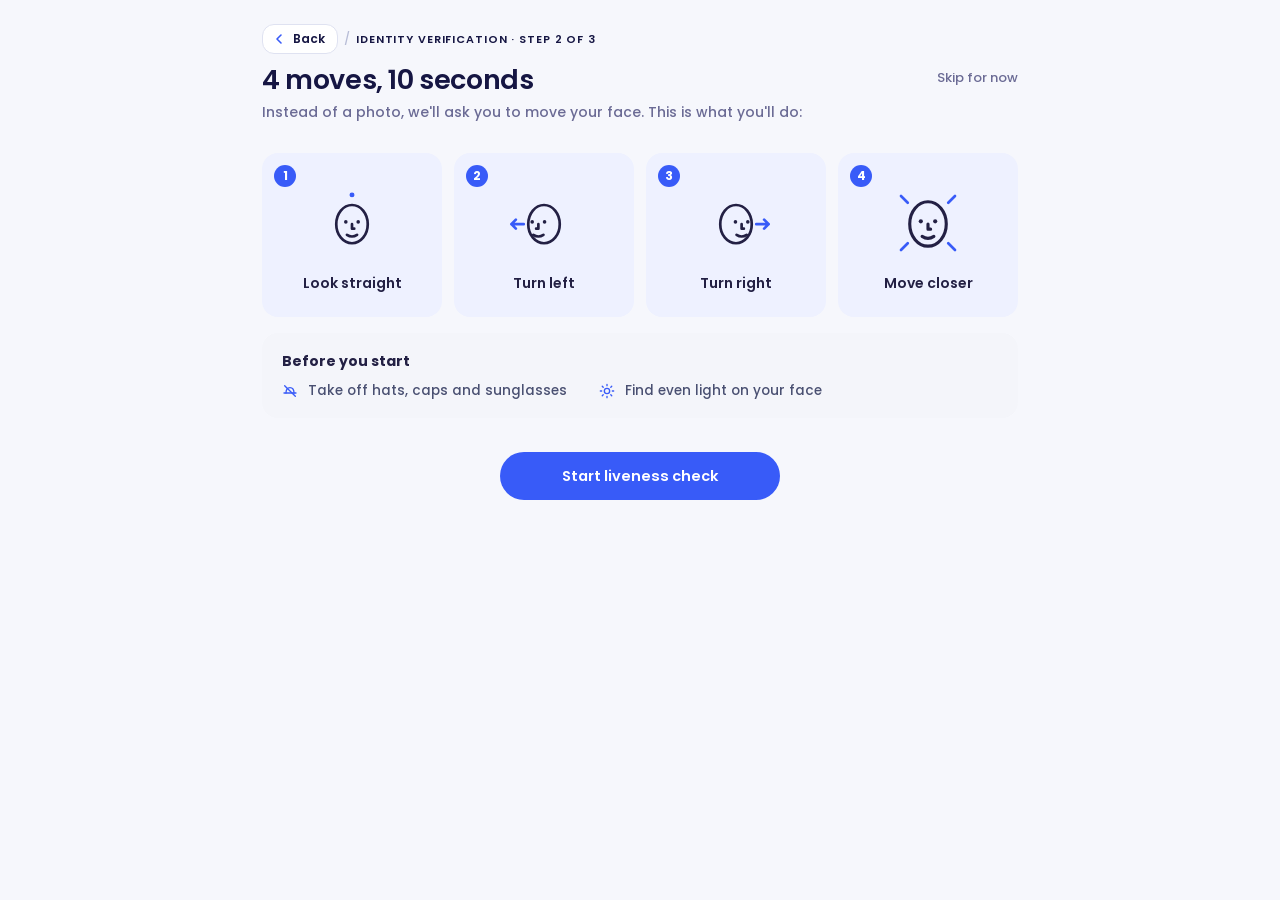
==== commit 96812a7a: "Desktop: 4 moves in one row, tighter spacing, full-width camera like the other steps Co-Authored-By:" ====
--- a/screens/liveness.html
+++ b/screens/liveness.html
@@ -140,7 +140,7 @@
     
     
     <link rel="stylesheet" href="../assets/index-tZT78RVO.css?v=1794325142">
-  <style type="text/css">[data-sonner-toaster][dir=ltr],html[dir=ltr]{--toast-icon-margin-start:-3px;--toast-icon-margin-end:4px;--toast-svg-margin-start:-1px;--toast-svg-margin-end:0px;--toast-button-margin-start:auto;--toast-button-margin-end:0;--toast-close-button-start:0;--toast-close-button-end:unset;--toast-close-button-transform:translate(-35%, -35%)}[data-sonner-toaster][dir=rtl],html[dir=rtl]{--toast-icon-margin-start:4px;--toast-icon-margin-end:-3px;--toast-svg-margin-start:0px;--toast-svg-margin-end:-1px;--toast-button-margin-start:0;--toast-button-margin-end:auto;--toast-close-button-start:unset;--toast-close-button-end:0;--toast-close-button-transform:translate(35%, -35%)}[data-sonner-toaster]{position:fixed;width:var(--width);font-family:ui-sans-serif,system-ui,-apple-system,BlinkMacSystemFont,Segoe UI,Roboto,Helvetica Neue,Arial,Noto Sans,sans-serif,Apple Color Emoji,Segoe UI Emoji,Segoe UI Symbol,Noto Color Emoji;--gray1:hsl(0, 0%, 99%);--gray2:hsl(0, 0%, 97.3%);--gray3:hsl(0, 0%, 95.1%);--gray4:hsl(0, 0%, 93%);--gray5:hsl(0, 0%, 90.9%);--gray6:hsl(0, 0%, 88.7%);--gray7:hsl(0, 0%, 85.8%);--gray8:hsl(0, 0%, 78%);--gray9:hsl(0, 0%, 56.1%);--gray10:hsl(0, 0%, 52.3%);--gray11:hsl(0, 0%, 43.5%);--gray12:hsl(0, 0%, 9%);--border-radius:8px;box-sizing:border-box;padding:0;margin:0;list-style:none;outline:0;z-index:999999999;transition:transform .4s ease}@media (hover:none) and (pointer:coarse){[data-sonner-toaster][data-lifted=true]{transform:none}}[data-sonner-toaster][data-x-position=right]{right:var(--offset-right)}[data-sonner-toaster][data-x-position=left]{left:var(--offset-left)}[data-sonner-toaster][data-x-position=center]{left:50%;transform:translateX(-50%)}[data-sonner-toaster][data-y-position=top]{top:var(--offset-top)}[data-sonner-toaster][data-y-position=bottom]{bottom:var(--offset-bottom)}[data-sonner-toast]{--y:translateY(100%);--lift-amount:calc(var(--lift) * var(--gap));z-index:var(--z-index);position:absolute;opacity:0;transform:var(--y);touch-action:none;transition:transform .4s,opacity .4s,height .4s,box-shadow .2s;box-sizing:border-box;outline:0;overflow-wrap:anywhere}[data-sonner-toast][data-styled=true]{padding:16px;background:var(--normal-bg);border:1px solid var(--normal-border);color:var(--normal-text);border-radius:var(--border-radius);box-shadow:0 4px 12px rgba(0,0,0,.1);width:var(--width);font-size:13px;display:flex;align-items:center;gap:6px}[data-sonner-toast]:focus-visible{box-shadow:0 4px 12px rgba(0,0,0,.1),0 0 0 2px rgba(0,0,0,.2)}[data-sonner-toast][data-y-position=top]{top:0;--y:translateY(-100%);--lift:1;--lift-amount:calc(1 * var(--gap))}[data-sonner-toast][data-y-position=bottom]{bottom:0;--y:translateY(100%);--lift:-1;--lift-amount:calc(var(--lift) * var(--gap))}[data-sonner-toast][data-styled=true] [data-description]{font-weight:400;line-height:1.4;color:#3f3f3f}[data-rich-colors=true][data-sonner-toast][data-styled=true] [data-description]{color:inherit}[data-sonner-toaster][data-sonner-theme=dark] [data-description]{color:#e8e8e8}[data-sonner-toast][data-styled=true] [data-title]{font-weight:500;line-height:1.5;color:inherit}[data-sonner-toast][data-styled=true] [data-icon]{display:flex;height:16px;width:16px;position:relative;justify-content:flex-start;align-items:center;flex-shrink:0;margin-left:var(--toast-icon-margin-start);margin-right:var(--toast-icon-margin-end)}[data-sonner-toast][data-promise=true] [data-icon]>svg{opacity:0;transform:scale(.8);transform-origin:center;animation:sonner-fade-in .3s ease forwards}[data-sonner-toast][data-styled=true] [data-icon]>*{flex-shrink:0}[data-sonner-toast][data-styled=true] [data-icon] svg{margin-left:var(--toast-svg-margin-start);margin-right:var(--toast-svg-margin-end)}[data-sonner-toast][data-styled=true] [data-content]{display:flex;flex-direction:column;gap:2px}[data-sonner-toast][data-styled=true] [data-button]{border-radius:4px;padding-left:8px;padding-right:8px;height:24px;font-size:12px;color:var(--normal-bg);background:var(--normal-text);margin-left:var(--toast-button-margin-start);margin-right:var(--toast-button-margin-end);border:none;font-weight:500;cursor:pointer;outline:0;display:flex;align-items:center;flex-shrink:0;transition:opacity .4s,box-shadow .2s}[data-sonner-toast][data-styled=true] [data-button]:focus-visible{box-shadow:0 0 0 2px rgba(0,0,0,.4)}[data-sonner-toast][data-styled=true] [data-button]:first-of-type{margin-left:var(--toast-button-margin-start);margin-right:var(--toast-button-margin-end)}[data-sonner-toast][data-styled=true] [data-cancel]{color:var(--normal-text);background:rgba(0,0,0,.08)}[data-sonner-toaster][data-sonner-theme=dark] [data-sonner-toast][data-styled=true] [data-cancel]{background:rgba(255,255,255,.3)}[data-sonner-toast][data-styled=true] [data-close-button]{position:absolute;left:var(--toast-close-button-start);right:var(--toast-close-button-end);top:0;height:20px;width:20px;display:flex;justify-content:center;align-items:center;padding:0;color:var(--gray12);background:var(--normal-bg);border:1px solid var(--gray4);transform:var(--toast-close-button-transform);border-radius:50%;cursor:pointer;z-index:1;transition:opacity .1s,background .2s,border-color .2s}[data-sonner-toast][data-styled=true] [data-close-button]:focus-visible{box-shadow:0 4px 12px rgba(0,0,0,.1),0 0 0 2px rgba(0,0,0,.2)}[data-sonner-toast][data-styled=true] [data-disabled=true]{cursor:not-allowed}[data-sonner-toast][data-styled=true]:hover [data-close-button]:hover{background:var(--gray2);border-color:var(--gray5)}[data-sonner-toast][data-swiping=true]::before{content:'';position:absolute;left:-100%;right:-100%;height:100%;z-index:-1}[data-sonner-toast][data-y-position=top][data-swiping=true]::before{bottom:50%;transform:scaleY(3) translateY(50%)}[data-sonner-toast][data-y-position=bottom][data-swiping=true]::before{top:50%;transform:scaleY(3) translateY(-50%)}[data-sonner-toast][data-swiping=false][data-removed=true]::before{content:'';position:absolute;inset:0;transform:scaleY(2)}[data-sonner-toast][data-expanded=true]::after{content:'';position:absolute;left:0;height:calc(var(--gap) + 1px);bottom:100%;width:100%}[data-sonner-toast][data-mounted=true]{--y:translateY(0);opacity:1}[data-sonner-toast][data-expanded=false][data-front=false]{--scale:var(--toasts-before) * 0.05 + 1;--y:translateY(calc(var(--lift-amount) * var(--toasts-before))) scale(calc(-1 * var(--scale)));height:var(--front-toast-height)}[data-sonner-toast]>*{transition:opacity .4s}[data-sonner-toast][data-x-position=right]{right:0}[data-sonner-toast][data-x-position=left]{left:0}[data-sonner-toast][data-expanded=false][data-front=false][data-styled=true]>*{opacity:0}[data-sonner-toast][data-visible=false]{opacity:0;pointer-events:none}[data-sonner-toast][data-mounted=true][data-expanded=true]{--y:translateY(calc(var(--lift) * var(--offset)));height:var(--initial-height)}[data-sonner-toast][data-removed=true][data-front=true][data-swipe-out=false]{--y:translateY(calc(var(--lift) * -100%));opacity:0}[data-sonner-toast][data-removed=true][data-front=false][data-swipe-out=false][data-expanded=true]{--y:translateY(calc(var(--lift) * var(--offset) + var(--lift) * -100%));opacity:0}[data-sonner-toast][data-removed=true][data-front=false][data-swipe-out=false][data-expanded=false]{--y:translateY(40%);opacity:0;transition:transform .5s,opacity .2s}[data-sonner-toast][data-removed=true][data-front=false]::before{height:calc(var(--initial-height) + 20%)}[data-sonner-toast][data-swiping=true]{transform:var(--y) translateY(var(--swipe-amount-y,0)) translateX(var(--swipe-amount-x,0));transition:none}[data-sonner-toast][data-swiped=true]{user-select:none}[data-sonner-toast][data-swipe-out=true][data-y-position=bottom],[data-sonner-toast][data-swipe-out=true][data-y-position=top]{animation-duration:.2s;animation-timing-function:ease-out;animation-fill-mode:forwards}[data-sonner-toast][data-swipe-out=true][data-swipe-direction=left]{animation-name:swipe-out-left}[data-sonner-toast][data-swipe-out=true][data-swipe-direction=right]{animation-name:swipe-out-right}[data-sonner-toast][data-swipe-out=true][data-swipe-direction=up]{animation-name:swipe-out-up}[data-sonner-toast][data-swipe-out=true][data-swipe-direction=down]{animation-name:swipe-out-down}@keyframes swipe-out-left{from{transform:var(--y) translateX(var(--swipe-amount-x));opacity:1}to{transform:var(--y) translateX(calc(var(--swipe-amount-x) - 100%));opacity:0}}@keyframes swipe-out-right{from{transform:var(--y) translateX(var(--swipe-amount-x));opacity:1}to{transform:var(--y) translateX(calc(var(--swipe-amount-x) + 100%));opacity:0}}@keyframes swipe-out-up{from{transform:var(--y) translateY(var(--swipe-amount-y));opacity:1}to{transform:var(--y) translateY(calc(var(--swipe-amount-y) - 100%));opacity:0}}@keyframes swipe-out-down{from{transform:var(--y) translateY(var(--swipe-amount-y));opacity:1}to{transform:var(--y) translateY(calc(var(--swipe-amount-y) + 100%));opacity:0}}@media (max-width:600px){[data-sonner-toaster]{position:fixed;right:var(--mobile-offset-right);left:var(--mobile-offset-left);width:100%}[data-sonner-toaster][dir=rtl]{left:calc(var(--mobile-offset-left) * -1)}[data-sonner-toaster] [data-sonner-toast]{left:0;right:0;width:calc(100% - var(--mobile-offset-left) * 2)}[data-sonner-toaster][data-x-position=left]{left:var(--mobile-offset-left)}[data-sonner-toaster][data-y-position=bottom]{bottom:var(--mobile-offset-bottom)}[data-sonner-toaster][data-y-position=top]{top:var(--mobile-offset-top)}[data-sonner-toaster][data-x-position=center]{left:var(--mobile-offset-left);right:var(--mobile-offset-right);transform:none}}[data-sonner-toaster][data-sonner-theme=light]{--normal-bg:#fff;--normal-border:var(--gray4);--normal-text:var(--gray12);--success-bg:hsl(143, 85%, 96%);--success-border:hsl(145, 92%, 87%);--success-text:hsl(140, 100%, 27%);--info-bg:hsl(208, 100%, 97%);--info-border:hsl(221, 91%, 93%);--info-text:hsl(210, 92%, 45%);--warning-bg:hsl(49, 100%, 97%);--warning-border:hsl(49, 91%, 84%);--warning-text:hsl(31, 92%, 45%);--error-bg:hsl(359, 100%, 97%);--error-border:hsl(359, 100%, 94%);--error-text:hsl(360, 100%, 45%)}[data-sonner-toaster][data-sonner-theme=light] [data-sonner-toast][data-invert=true]{--normal-bg:#000;--normal-border:hsl(0, 0%, 20%);--normal-text:var(--gray1)}[data-sonner-toaster][data-sonner-theme=dark] [data-sonner-toast][data-invert=true]{--normal-bg:#fff;--normal-border:var(--gray3);--normal-text:var(--gray12)}[data-sonner-toaster][data-sonner-theme=dark]{--normal-bg:#000;--normal-bg-hover:hsl(0, 0%, 12%);--normal-border:hsl(0, 0%, 20%);--normal-border-hover:hsl(0, 0%, 25%);--normal-text:var(--gray1);--success-bg:hsl(150, 100%, 6%);--success-border:hsl(147, 100%, 12%);--success-text:hsl(150, 86%, 65%);--info-bg:hsl(215, 100%, 6%);--info-border:hsl(223, 43%, 17%);--info-text:hsl(216, 87%, 65%);--warning-bg:hsl(64, 100%, 6%);--warning-border:hsl(60, 100%, 9%);--warning-text:hsl(46, 87%, 65%);--error-bg:hsl(358, 76%, 10%);--error-border:hsl(357, 89%, 16%);--error-text:hsl(358, 100%, 81%)}[data-sonner-toaster][data-sonner-theme=dark] [data-sonner-toast] [data-close-button]{background:var(--normal-bg);border-color:var(--normal-border);color:var(--normal-text)}[data-sonner-toaster][data-sonner-theme=dark] [data-sonner-toast] [data-close-button]:hover{background:var(--normal-bg-hover);border-color:var(--normal-border-hover)}[data-rich-colors=true][data-sonner-toast][data-type=success]{background:var(--success-bg);border-color:var(--success-border);color:var(--success-text)}[data-rich-colors=true][data-sonner-toast][data-type=success] [data-close-button]{background:var(--success-bg);border-color:var(--success-border);color:var(--success-text)}[data-rich-colors=true][data-sonner-toast][data-type=info]{background:var(--info-bg);border-color:var(--info-border);color:var(--info-text)}[data-rich-colors=true][data-sonner-toast][data-type=info] [data-close-button]{background:var(--info-bg);border-color:var(--info-border);color:var(--info-text)}[data-rich-colors=true][data-sonner-toast][data-type=warning]{background:var(--warning-bg);border-color:var(--warning-border);color:var(--warning-text)}[data-rich-colors=true][data-sonner-toast][data-type=warning] [data-close-button]{background:var(--warning-bg);border-color:var(--warning-border);color:var(--warning-text)}[data-rich-colors=true][data-sonner-toast][data-type=error]{background:var(--error-bg);border-color:var(--error-border);color:var(--error-text)}[data-rich-colors=true][data-sonner-toast][data-type=error] [data-close-button]{background:var(--error-bg);border-color:var(--error-border);color:var(--error-text)}.sonner-loading-wrapper{--size:16px;height:var(--size);width:var(--size);position:absolute;inset:0;z-index:10}.sonner-loading-wrapper[data-visible=false]{transform-origin:center;animation:sonner-fade-out .2s ease forwards}.sonner-spinner{position:relative;top:50%;left:50%;height:var(--size);width:var(--size)}.sonner-loading-bar{animation:sonner-spin 1.2s linear infinite;background:var(--gray11);border-radius:6px;height:8%;left:-10%;position:absolute;top:-3.9%;width:24%}.sonner-loading-bar:first-child{animation-delay:-1.2s;transform:rotate(.0001deg) translate(146%)}.sonner-loading-bar:nth-child(2){animation-delay:-1.1s;transform:rotate(30deg) translate(146%)}.sonner-loading-bar:nth-child(3){animation-delay:-1s;transform:rotate(60deg) translate(146%)}.sonner-loading-bar:nth-child(4){animation-delay:-.9s;transform:rotate(90deg) translate(146%)}.sonner-loading-bar:nth-child(5){animation-delay:-.8s;transform:rotate(120deg) translate(146%)}.sonner-loading-bar:nth-child(6){animation-delay:-.7s;transform:rotate(150deg) translate(146%)}.sonner-loading-bar:nth-child(7){animation-delay:-.6s;transform:rotate(180deg) translate(146%)}.sonner-loading-bar:nth-child(8){animation-delay:-.5s;transform:rotate(210deg) translate(146%)}.sonner-loading-bar:nth-child(9){animation-delay:-.4s;transform:rotate(240deg) translate(146%)}.sonner-loading-bar:nth-child(10){animation-delay:-.3s;transform:rotate(270deg) translate(146%)}.sonner-loading-bar:nth-child(11){animation-delay:-.2s;transform:rotate(300deg) translate(146%)}.sonner-loading-bar:nth-child(12){animation-delay:-.1s;transform:rotate(330deg) translate(146%)}@keyframes sonner-fade-in{0%{opacity:0;transform:scale(.8)}100%{opacity:1;transform:scale(1)}}@keyframes sonner-fade-out{0%{opacity:1;transform:scale(1)}100%{opacity:0;transform:scale(.8)}}@keyframes sonner-spin{0%{opacity:1}100%{opacity:.15}}@media (prefers-reduced-motion){.sonner-loading-bar,[data-sonner-toast],[data-sonner-toast]>*{transition:none!important;animation:none!important}}.sonner-loader{position:absolute;top:50%;left:50%;transform:translate(-50%,-50%);transform-origin:center;transition:opacity .2s,transform .2s}.sonner-loader[data-visible=false]{opacity:0;transform:scale(.8) translate(-50%,-50%)}</style><style id="rep-vt">@media (min-width:1025px){@view-transition{navigation:auto}}@keyframes vtOut{to{opacity:0}}@keyframes vtIn{from{opacity:0}}::view-transition-old(root){animation:vtOut .12s ease both;mix-blend-mode:normal}::view-transition-new(root){animation:vtIn .2s ease .12s both;mix-blend-mode:normal}.page-wrapper>div:first-child{view-transition-name:vt-side}aside{view-transition-name:vt-rail}::view-transition-group(vt-side){animation:none}::view-transition-old(vt-side),::view-transition-new(vt-side){animation:none}@media (max-width:1024px){@view-transition{navigation:auto}.page-wrapper>div:first-child,aside{view-transition-name:none}::view-transition-group(*),::view-transition-old(*),::view-transition-new(*){animation:none!important}}@media (prefers-reduced-motion:reduce){::view-transition-group(*),::view-transition-old(*),::view-transition-new(*){animation:none!important}}</style><link rel="stylesheet" href="../assets/iv.css?v=1794325142"><link rel="stylesheet" href="../assets/live-prep.css?v=2"><style>html:not([data-iv-rail="1"]) aside{visibility:hidden;animation:ivRailShow 0s 1.2s forwards}@keyframes ivRailShow{to{visibility:visible}}</style></head>
+  <style type="text/css">[data-sonner-toaster][dir=ltr],html[dir=ltr]{--toast-icon-margin-start:-3px;--toast-icon-margin-end:4px;--toast-svg-margin-start:-1px;--toast-svg-margin-end:0px;--toast-button-margin-start:auto;--toast-button-margin-end:0;--toast-close-button-start:0;--toast-close-button-end:unset;--toast-close-button-transform:translate(-35%, -35%)}[data-sonner-toaster][dir=rtl],html[dir=rtl]{--toast-icon-margin-start:4px;--toast-icon-margin-end:-3px;--toast-svg-margin-start:0px;--toast-svg-margin-end:-1px;--toast-button-margin-start:0;--toast-button-margin-end:auto;--toast-close-button-start:unset;--toast-close-button-end:0;--toast-close-button-transform:translate(35%, -35%)}[data-sonner-toaster]{position:fixed;width:var(--width);font-family:ui-sans-serif,system-ui,-apple-system,BlinkMacSystemFont,Segoe UI,Roboto,Helvetica Neue,Arial,Noto Sans,sans-serif,Apple Color Emoji,Segoe UI Emoji,Segoe UI Symbol,Noto Color Emoji;--gray1:hsl(0, 0%, 99%);--gray2:hsl(0, 0%, 97.3%);--gray3:hsl(0, 0%, 95.1%);--gray4:hsl(0, 0%, 93%);--gray5:hsl(0, 0%, 90.9%);--gray6:hsl(0, 0%, 88.7%);--gray7:hsl(0, 0%, 85.8%);--gray8:hsl(0, 0%, 78%);--gray9:hsl(0, 0%, 56.1%);--gray10:hsl(0, 0%, 52.3%);--gray11:hsl(0, 0%, 43.5%);--gray12:hsl(0, 0%, 9%);--border-radius:8px;box-sizing:border-box;padding:0;margin:0;list-style:none;outline:0;z-index:999999999;transition:transform .4s ease}@media (hover:none) and (pointer:coarse){[data-sonner-toaster][data-lifted=true]{transform:none}}[data-sonner-toaster][data-x-position=right]{right:var(--offset-right)}[data-sonner-toaster][data-x-position=left]{left:var(--offset-left)}[data-sonner-toaster][data-x-position=center]{left:50%;transform:translateX(-50%)}[data-sonner-toaster][data-y-position=top]{top:var(--offset-top)}[data-sonner-toaster][data-y-position=bottom]{bottom:var(--offset-bottom)}[data-sonner-toast]{--y:translateY(100%);--lift-amount:calc(var(--lift) * var(--gap));z-index:var(--z-index);position:absolute;opacity:0;transform:var(--y);touch-action:none;transition:transform .4s,opacity .4s,height .4s,box-shadow .2s;box-sizing:border-box;outline:0;overflow-wrap:anywhere}[data-sonner-toast][data-styled=true]{padding:16px;background:var(--normal-bg);border:1px solid var(--normal-border);color:var(--normal-text);border-radius:var(--border-radius);box-shadow:0 4px 12px rgba(0,0,0,.1);width:var(--width);font-size:13px;display:flex;align-items:center;gap:6px}[data-sonner-toast]:focus-visible{box-shadow:0 4px 12px rgba(0,0,0,.1),0 0 0 2px rgba(0,0,0,.2)}[data-sonner-toast][data-y-position=top]{top:0;--y:translateY(-100%);--lift:1;--lift-amount:calc(1 * var(--gap))}[data-sonner-toast][data-y-position=bottom]{bottom:0;--y:translateY(100%);--lift:-1;--lift-amount:calc(var(--lift) * var(--gap))}[data-sonner-toast][data-styled=true] [data-description]{font-weight:400;line-height:1.4;color:#3f3f3f}[data-rich-colors=true][data-sonner-toast][data-styled=true] [data-description]{color:inherit}[data-sonner-toaster][data-sonner-theme=dark] [data-description]{color:#e8e8e8}[data-sonner-toast][data-styled=true] [data-title]{font-weight:500;line-height:1.5;color:inherit}[data-sonner-toast][data-styled=true] [data-icon]{display:flex;height:16px;width:16px;position:relative;justify-content:flex-start;align-items:center;flex-shrink:0;margin-left:var(--toast-icon-margin-start);margin-right:var(--toast-icon-margin-end)}[data-sonner-toast][data-promise=true] [data-icon]>svg{opacity:0;transform:scale(.8);transform-origin:center;animation:sonner-fade-in .3s ease forwards}[data-sonner-toast][data-styled=true] [data-icon]>*{flex-shrink:0}[data-sonner-toast][data-styled=true] [data-icon] svg{margin-left:var(--toast-svg-margin-start);margin-right:var(--toast-svg-margin-end)}[data-sonner-toast][data-styled=true] [data-content]{display:flex;flex-direction:column;gap:2px}[data-sonner-toast][data-styled=true] [data-button]{border-radius:4px;padding-left:8px;padding-right:8px;height:24px;font-size:12px;color:var(--normal-bg);background:var(--normal-text);margin-left:var(--toast-button-margin-start);margin-right:var(--toast-button-margin-end);border:none;font-weight:500;cursor:pointer;outline:0;display:flex;align-items:center;flex-shrink:0;transition:opacity .4s,box-shadow .2s}[data-sonner-toast][data-styled=true] [data-button]:focus-visible{box-shadow:0 0 0 2px rgba(0,0,0,.4)}[data-sonner-toast][data-styled=true] [data-button]:first-of-type{margin-left:var(--toast-button-margin-start);margin-right:var(--toast-button-margin-end)}[data-sonner-toast][data-styled=true] [data-cancel]{color:var(--normal-text);background:rgba(0,0,0,.08)}[data-sonner-toaster][data-sonner-theme=dark] [data-sonner-toast][data-styled=true] [data-cancel]{background:rgba(255,255,255,.3)}[data-sonner-toast][data-styled=true] [data-close-button]{position:absolute;left:var(--toast-close-button-start);right:var(--toast-close-button-end);top:0;height:20px;width:20px;display:flex;justify-content:center;align-items:center;padding:0;color:var(--gray12);background:var(--normal-bg);border:1px solid var(--gray4);transform:var(--toast-close-button-transform);border-radius:50%;cursor:pointer;z-index:1;transition:opacity .1s,background .2s,border-color .2s}[data-sonner-toast][data-styled=true] [data-close-button]:focus-visible{box-shadow:0 4px 12px rgba(0,0,0,.1),0 0 0 2px rgba(0,0,0,.2)}[data-sonner-toast][data-styled=true] [data-disabled=true]{cursor:not-allowed}[data-sonner-toast][data-styled=true]:hover [data-close-button]:hover{background:var(--gray2);border-color:var(--gray5)}[data-sonner-toast][data-swiping=true]::before{content:'';position:absolute;left:-100%;right:-100%;height:100%;z-index:-1}[data-sonner-toast][data-y-position=top][data-swiping=true]::before{bottom:50%;transform:scaleY(3) translateY(50%)}[data-sonner-toast][data-y-position=bottom][data-swiping=true]::before{top:50%;transform:scaleY(3) translateY(-50%)}[data-sonner-toast][data-swiping=false][data-removed=true]::before{content:'';position:absolute;inset:0;transform:scaleY(2)}[data-sonner-toast][data-expanded=true]::after{content:'';position:absolute;left:0;height:calc(var(--gap) + 1px);bottom:100%;width:100%}[data-sonner-toast][data-mounted=true]{--y:translateY(0);opacity:1}[data-sonner-toast][data-expanded=false][data-front=false]{--scale:var(--toasts-before) * 0.05 + 1;--y:translateY(calc(var(--lift-amount) * var(--toasts-before))) scale(calc(-1 * var(--scale)));height:var(--front-toast-height)}[data-sonner-toast]>*{transition:opacity .4s}[data-sonner-toast][data-x-position=right]{right:0}[data-sonner-toast][data-x-position=left]{left:0}[data-sonner-toast][data-expanded=false][data-front=false][data-styled=true]>*{opacity:0}[data-sonner-toast][data-visible=false]{opacity:0;pointer-events:none}[data-sonner-toast][data-mounted=true][data-expanded=true]{--y:translateY(calc(var(--lift) * var(--offset)));height:var(--initial-height)}[data-sonner-toast][data-removed=true][data-front=true][data-swipe-out=false]{--y:translateY(calc(var(--lift) * -100%));opacity:0}[data-sonner-toast][data-removed=true][data-front=false][data-swipe-out=false][data-expanded=true]{--y:translateY(calc(var(--lift) * var(--offset) + var(--lift) * -100%));opacity:0}[data-sonner-toast][data-removed=true][data-front=false][data-swipe-out=false][data-expanded=false]{--y:translateY(40%);opacity:0;transition:transform .5s,opacity .2s}[data-sonner-toast][data-removed=true][data-front=false]::before{height:calc(var(--initial-height) + 20%)}[data-sonner-toast][data-swiping=true]{transform:var(--y) translateY(var(--swipe-amount-y,0)) translateX(var(--swipe-amount-x,0));transition:none}[data-sonner-toast][data-swiped=true]{user-select:none}[data-sonner-toast][data-swipe-out=true][data-y-position=bottom],[data-sonner-toast][data-swipe-out=true][data-y-position=top]{animation-duration:.2s;animation-timing-function:ease-out;animation-fill-mode:forwards}[data-sonner-toast][data-swipe-out=true][data-swipe-direction=left]{animation-name:swipe-out-left}[data-sonner-toast][data-swipe-out=true][data-swipe-direction=right]{animation-name:swipe-out-right}[data-sonner-toast][data-swipe-out=true][data-swipe-direction=up]{animation-name:swipe-out-up}[data-sonner-toast][data-swipe-out=true][data-swipe-direction=down]{animation-name:swipe-out-down}@keyframes swipe-out-left{from{transform:var(--y) translateX(var(--swipe-amount-x));opacity:1}to{transform:var(--y) translateX(calc(var(--swipe-amount-x) - 100%));opacity:0}}@keyframes swipe-out-right{from{transform:var(--y) translateX(var(--swipe-amount-x));opacity:1}to{transform:var(--y) translateX(calc(var(--swipe-amount-x) + 100%));opacity:0}}@keyframes swipe-out-up{from{transform:var(--y) translateY(var(--swipe-amount-y));opacity:1}to{transform:var(--y) translateY(calc(var(--swipe-amount-y) - 100%));opacity:0}}@keyframes swipe-out-down{from{transform:var(--y) translateY(var(--swipe-amount-y));opacity:1}to{transform:var(--y) translateY(calc(var(--swipe-amount-y) + 100%));opacity:0}}@media (max-width:600px){[data-sonner-toaster]{position:fixed;right:var(--mobile-offset-right);left:var(--mobile-offset-left);width:100%}[data-sonner-toaster][dir=rtl]{left:calc(var(--mobile-offset-left) * -1)}[data-sonner-toaster] [data-sonner-toast]{left:0;right:0;width:calc(100% - var(--mobile-offset-left) * 2)}[data-sonner-toaster][data-x-position=left]{left:var(--mobile-offset-left)}[data-sonner-toaster][data-y-position=bottom]{bottom:var(--mobile-offset-bottom)}[data-sonner-toaster][data-y-position=top]{top:var(--mobile-offset-top)}[data-sonner-toaster][data-x-position=center]{left:var(--mobile-offset-left);right:var(--mobile-offset-right);transform:none}}[data-sonner-toaster][data-sonner-theme=light]{--normal-bg:#fff;--normal-border:var(--gray4);--normal-text:var(--gray12);--success-bg:hsl(143, 85%, 96%);--success-border:hsl(145, 92%, 87%);--success-text:hsl(140, 100%, 27%);--info-bg:hsl(208, 100%, 97%);--info-border:hsl(221, 91%, 93%);--info-text:hsl(210, 92%, 45%);--warning-bg:hsl(49, 100%, 97%);--warning-border:hsl(49, 91%, 84%);--warning-text:hsl(31, 92%, 45%);--error-bg:hsl(359, 100%, 97%);--error-border:hsl(359, 100%, 94%);--error-text:hsl(360, 100%, 45%)}[data-sonner-toaster][data-sonner-theme=light] [data-sonner-toast][data-invert=true]{--normal-bg:#000;--normal-border:hsl(0, 0%, 20%);--normal-text:var(--gray1)}[data-sonner-toaster][data-sonner-theme=dark] [data-sonner-toast][data-invert=true]{--normal-bg:#fff;--normal-border:var(--gray3);--normal-text:var(--gray12)}[data-sonner-toaster][data-sonner-theme=dark]{--normal-bg:#000;--normal-bg-hover:hsl(0, 0%, 12%);--normal-border:hsl(0, 0%, 20%);--normal-border-hover:hsl(0, 0%, 25%);--normal-text:var(--gray1);--success-bg:hsl(150, 100%, 6%);--success-border:hsl(147, 100%, 12%);--success-text:hsl(150, 86%, 65%);--info-bg:hsl(215, 100%, 6%);--info-border:hsl(223, 43%, 17%);--info-text:hsl(216, 87%, 65%);--warning-bg:hsl(64, 100%, 6%);--warning-border:hsl(60, 100%, 9%);--warning-text:hsl(46, 87%, 65%);--error-bg:hsl(358, 76%, 10%);--error-border:hsl(357, 89%, 16%);--error-text:hsl(358, 100%, 81%)}[data-sonner-toaster][data-sonner-theme=dark] [data-sonner-toast] [data-close-button]{background:var(--normal-bg);border-color:var(--normal-border);color:var(--normal-text)}[data-sonner-toaster][data-sonner-theme=dark] [data-sonner-toast] [data-close-button]:hover{background:var(--normal-bg-hover);border-color:var(--normal-border-hover)}[data-rich-colors=true][data-sonner-toast][data-type=success]{background:var(--success-bg);border-color:var(--success-border);color:var(--success-text)}[data-rich-colors=true][data-sonner-toast][data-type=success] [data-close-button]{background:var(--success-bg);border-color:var(--success-border);color:var(--success-text)}[data-rich-colors=true][data-sonner-toast][data-type=info]{background:var(--info-bg);border-color:var(--info-border);color:var(--info-text)}[data-rich-colors=true][data-sonner-toast][data-type=info] [data-close-button]{background:var(--info-bg);border-color:var(--info-border);color:var(--info-text)}[data-rich-colors=true][data-sonner-toast][data-type=warning]{background:var(--warning-bg);border-color:var(--warning-border);color:var(--warning-text)}[data-rich-colors=true][data-sonner-toast][data-type=warning] [data-close-button]{background:var(--warning-bg);border-color:var(--warning-border);color:var(--warning-text)}[data-rich-colors=true][data-sonner-toast][data-type=error]{background:var(--error-bg);border-color:var(--error-border);color:var(--error-text)}[data-rich-colors=true][data-sonner-toast][data-type=error] [data-close-button]{background:var(--error-bg);border-color:var(--error-border);color:var(--error-text)}.sonner-loading-wrapper{--size:16px;height:var(--size);width:var(--size);position:absolute;inset:0;z-index:10}.sonner-loading-wrapper[data-visible=false]{transform-origin:center;animation:sonner-fade-out .2s ease forwards}.sonner-spinner{position:relative;top:50%;left:50%;height:var(--size);width:var(--size)}.sonner-loading-bar{animation:sonner-spin 1.2s linear infinite;background:var(--gray11);border-radius:6px;height:8%;left:-10%;position:absolute;top:-3.9%;width:24%}.sonner-loading-bar:first-child{animation-delay:-1.2s;transform:rotate(.0001deg) translate(146%)}.sonner-loading-bar:nth-child(2){animation-delay:-1.1s;transform:rotate(30deg) translate(146%)}.sonner-loading-bar:nth-child(3){animation-delay:-1s;transform:rotate(60deg) translate(146%)}.sonner-loading-bar:nth-child(4){animation-delay:-.9s;transform:rotate(90deg) translate(146%)}.sonner-loading-bar:nth-child(5){animation-delay:-.8s;transform:rotate(120deg) translate(146%)}.sonner-loading-bar:nth-child(6){animation-delay:-.7s;transform:rotate(150deg) translate(146%)}.sonner-loading-bar:nth-child(7){animation-delay:-.6s;transform:rotate(180deg) translate(146%)}.sonner-loading-bar:nth-child(8){animation-delay:-.5s;transform:rotate(210deg) translate(146%)}.sonner-loading-bar:nth-child(9){animation-delay:-.4s;transform:rotate(240deg) translate(146%)}.sonner-loading-bar:nth-child(10){animation-delay:-.3s;transform:rotate(270deg) translate(146%)}.sonner-loading-bar:nth-child(11){animation-delay:-.2s;transform:rotate(300deg) translate(146%)}.sonner-loading-bar:nth-child(12){animation-delay:-.1s;transform:rotate(330deg) translate(146%)}@keyframes sonner-fade-in{0%{opacity:0;transform:scale(.8)}100%{opacity:1;transform:scale(1)}}@keyframes sonner-fade-out{0%{opacity:1;transform:scale(1)}100%{opacity:0;transform:scale(.8)}}@keyframes sonner-spin{0%{opacity:1}100%{opacity:.15}}@media (prefers-reduced-motion){.sonner-loading-bar,[data-sonner-toast],[data-sonner-toast]>*{transition:none!important;animation:none!important}}.sonner-loader{position:absolute;top:50%;left:50%;transform:translate(-50%,-50%);transform-origin:center;transition:opacity .2s,transform .2s}.sonner-loader[data-visible=false]{opacity:0;transform:scale(.8) translate(-50%,-50%)}</style><style id="rep-vt">@media (min-width:1025px){@view-transition{navigation:auto}}@keyframes vtOut{to{opacity:0}}@keyframes vtIn{from{opacity:0}}::view-transition-old(root){animation:vtOut .12s ease both;mix-blend-mode:normal}::view-transition-new(root){animation:vtIn .2s ease .12s both;mix-blend-mode:normal}.page-wrapper>div:first-child{view-transition-name:vt-side}aside{view-transition-name:vt-rail}::view-transition-group(vt-side){animation:none}::view-transition-old(vt-side),::view-transition-new(vt-side){animation:none}@media (max-width:1024px){@view-transition{navigation:auto}.page-wrapper>div:first-child,aside{view-transition-name:none}::view-transition-group(*),::view-transition-old(*),::view-transition-new(*){animation:none!important}}@media (prefers-reduced-motion:reduce){::view-transition-group(*),::view-transition-old(*),::view-transition-new(*){animation:none!important}}</style><link rel="stylesheet" href="../assets/iv.css?v=1794325142"><link rel="stylesheet" href="../assets/live-prep.css?v=3"><style>html:not([data-iv-rail="1"]) aside{visibility:hidden;animation:ivRailShow 0s 1.2s forwards}@keyframes ivRailShow{to{visibility:visible}}</style></head>
   <body data-layout-mode="default">
     
     <div id="root"><div class="kiosko:w-full kiosko-h-full"><div class="page-wrapper block lg:grid lg:grid-cols-[none] [1126px]:grid-cols-[none] [1126px]:h-[var(--app-vh,100vh)] kiosko:md:block kiosko:[1126px]:block [&amp;_[data-slot=scroll-area-viewport]]:h-[var(--app-dvh,100dvh)]" style="--mobile-bottom-nav-height: 0px;"><div class="flex min-h-[calc(var(--app-dvh,100dvh)-var(--mobile-bottom-nav-height,0px))] w-full flex-col overflow-x-clip pb-[var(--mobile-bottom-nav-height,0px)] lg:min-h-0 lg:pb-0"><div class="sticky top-[var(--maintenance-banner-height,0px)] z-20 lg:hidden"><header class="relative flex shrink-0 items-center gap-3 lg:hidden px-[var(--top-bar-px)] py-[var(--top-bar-py)] border-b border-[color:var(--top-bar-border)] bg-[var(--top-bar-fallback-bg)] supports-[backdrop-filter]:bg-[var(--top-bar-bg)] supports-[backdrop-filter]:backdrop-blur-[var(--top-bar-blur)] supports-[backdrop-filter]:backdrop-saturate-[var(--top-bar-saturate)]"><button type="button" aria-label="Back" class="relative inline-flex items-center justify-center shrink-0 transition-colors duration-150 ease-out outline-none disabled:opacity-30 disabled:pointer-events-none focus-visible:shadow-[var(--chekin-shadow-focus)] border-0 size-9 rounded-[var(--chekin-radius-md)] bg-[var(--chekin-color-surface-input-empty)] text-[var(--chekin-color-brand-navy)] hover:bg-[var(--chekin-color-surface-pressed)] hover:text-[var(--chekin-color-brand-navy)]"><svg xmlns="http://www.w3.org/2000/svg" width="18" height="18" viewBox="0 0 24 24" fill="none" stroke="currentColor" stroke-width="2" stroke-linecap="round" stroke-linejoin="round" class="lucide lucide-chevron-left" aria-hidden="true"><path d="m15 18-6-6 6-6"></path></svg></button><div class="flex min-w-0 flex-1 flex-col"><span class="truncate text-[15px] font-bold leading-tight text-[var(--chekin-color-brand-navy)]">Registration</span></div><div class="flex shrink-0 items-center gap-2"><button type="button" aria-label="Open assistant" class="relative grid size-9 shrink-0 place-items-center rounded-full bg-gradient-to-br from-[var(--assistant-avatar-from)] to-[var(--assistant-avatar-to)] text-[var(--assistant-avatar-icon)] transition-transform hover:scale-105 focus-visible:outline-none focus-visible:ring-2 focus-visible:ring-[var(--assistant-section-accent)] focus-visible:ring-offset-2"><svg xmlns="http://www.w3.org/2000/svg" width="24" height="24" viewBox="0 0 24 24" fill="currentColor" stroke="currentColor" stroke-width="0" stroke-linecap="round" stroke-linejoin="round" class="lucide lucide-sparkles size-[18px]" aria-hidden="true"><path d="M11.017 2.814a1 1 0 0 1 1.966 0l1.051 5.558a2 2 0 0 0 1.594 1.594l5.558 1.051a1 1 0 0 1 0 1.966l-5.558 1.051a2 2 0 0 0-1.594 1.594l-1.051 5.558a1 1 0 0 1-1.966 0l-1.051-5.558a2 2 0 0 0-1.594-1.594l-5.558-1.051a1 1 0 0 1 0-1.966l5.558-1.051a2 2 0 0 0 1.594-1.594z"></path><path d="M20 2v4"></path><path d="M22 4h-4"></path><circle cx="4" cy="20" r="2"></circle></svg></button></div></header></div><div class="mx-auto flex w-full max-w-[640px] flex-1 flex-col px-4 lg:flex-none lg:px-[30px] mt-[24px] lg:max-w-[700px] guest-register-view pb-12"><div class="kiosko:hidden mb-4 hidden lg:block"><button type="button" class="button relative inline-flex items-center justify-center whitespace-nowrap [font-family:var(--button-font-family)] [font-weight:var(--button-font-weight)] transition-all duration-150 ease-out outline-none focus-visible:[box-shadow:var(--button-focus-shadow)] disabled:pointer-events-none disabled:[opacity:var(--button-disabled-opacity)] [&amp;_svg]:pointer-events-none [&amp;_svg]:size-[var(--button-icon-size)] [&amp;_svg]:shrink-0 before:absolute before:inset-0 before:rounded-[inherit] before:content-[&quot;&quot;] before:bg-transparent before:transition-colors before:duration-150 [&amp;&gt;*]:relative [&amp;&gt;*]:z-[1] button_ghost bg-[var(--button-ghost-bg)] hover:bg-[var(--button-ghost-hover-bg)] hover:text-[color:var(--button-ghost-hover-text)] active:bg-[var(--button-ghost-active-bg)] disabled:hover:bg-[var(--button-ghost-bg)] disabled:bg-[var(--button-ghost-disabled-bg)] disabled:text-[color:var(--button-ghost-disabled-text)] button_size_sm h-[var(--button-height-sm)] text-[length:var(--button-font-size)] rounded-[var(--button-radius)] -ml-2 gap-1.5 px-2 text-[color:var(--chekin-color-gray-1)]"><svg xmlns="http://www.w3.org/2000/svg" width="24" height="24" viewBox="0 0 24 24" fill="none" stroke="currentColor" stroke-width="2" stroke-linecap="round" stroke-linejoin="round" class="lucide lucide-arrow-left" aria-hidden="true"><path d="m12 19-7-7 7-7"></path><path d="M19 12H5"></path></svg>Back to Home</button></div><div class="kiosko:hidden"><header class="flex flex-col gap-1.5 items-start text-left mb-5"><div class="flex w-full items-center gap-4"><span class="min-w-0 font-semibold uppercase tracking-[0.08em] text-[11px] text-[var(--chekin-color-brand-blue)] hidden lg:inline">Guest Summary</span></div><div class="flex w-full items-center gap-4"><h1 class="m-0 min-w-0 font-semibold text-[var(--chekin-color-brand-navy)] lg:text-[27px] lg:leading-[32px] text-[23px] leading-[28px] tracking-[-0.015em]">Who are we <span class="text-[var(--chekin-color-brand-blue)]">registering</span>?</h1></div><p class="m-0 max-w-[480px] text-sm font-medium leading-[21px] text-[var(--chekin-color-gray-1)]">You can register one guest or everyone in this same session.</p></header></div><div class="guest-register-view__content flex w-full flex-col items-center justify-center gap-6 kiosko:w-full kiosko:mt-14 kiosko:items-start kiosko:gap-10"><div class="flex w-full items-center gap-[14px] rounded-[var(--card-radius)] border border-[var(--card-border)] bg-[var(--chekin-color-white)] px-[18px] py-[13px] text-left [container-type:inline-size]"><div data-slot="progress-ring" role="progressbar" aria-valuenow="0" aria-valuemin="0" aria-valuemax="100" class="relative inline-flex shrink-0 items-center justify-center" style="width: 48px; height: 48px;"><svg width="48" height="48" viewBox="0 0 48 48" class="-rotate-90" aria-hidden="true"><defs><linearGradient id="progress-ring-gradient-:r1a:" x1="0" y1="0" x2="1" y2="1"><stop offset="0%" stop-color="var(--progress-ring-indicator-from)"></stop><stop offset="100%" stop-color="var(--progress-ring-indicator-to)"></stop></linearGradient></defs><circle cx="24" cy="24" r="21" fill="none" stroke-width="6" class="[stroke:var(--progress-ring-track)]"></circle><circle cx="24" cy="24" r="21" fill="none" stroke-width="6" stroke-linecap="round" stroke-dasharray="131.94689145077132" stroke-dashoffset="131.94689145077132" stroke="url(#progress-ring-gradient-:r1a:)" class="transition-[stroke-dashoffset] duration-500 ease-out"></circle></svg><span class="absolute inset-0 flex items-center justify-center text-[13px] font-bold [color:var(--progress-ring-label)]"><span class="text-[11px] font-bold text-[var(--chekin-color-brand-blue)]">0/2</span></span></div><span class="min-w-0 flex-1"><span class="block text-[14px] font-semibold leading-[18px] text-[var(--chekin-color-brand-navy)]">2 guests to go</span><span class="mt-px block text-[12px] leading-4 text-[var(--chekin-text-secondary)]">1 needs ID verification · 1 not added yet</span></span><button type="button" class="button relative items-center justify-center [font-family:var(--button-font-family)] [font-weight:var(--button-font-weight)] transition-all duration-150 ease-out outline-none focus-visible:[box-shadow:var(--button-focus-shadow)] disabled:pointer-events-none disabled:[opacity:var(--button-disabled-opacity)] [&amp;_svg]:pointer-events-none [&amp;_svg]:shrink-0 before:absolute before:inset-0 before:rounded-[inherit] before:content-[&quot;&quot;] before:bg-transparent before:transition-colors before:duration-150 [&amp;&gt;*]:relative [&amp;&gt;*]:z-[1] border border-[var(--button-outline-border)] bg-[var(--button-outline-bg)] text-[color:var(--button-outline-text)] hover:bg-[var(--button-outline-hover-bg)] disabled:hover:bg-[var(--button-outline-bg)] disabled:bg-[var(--button-outline-disabled-bg)] disabled:text-[color:var(--button-outline-disabled-text)] button_size_sm rounded-[var(--button-radius)] hidden h-9 shrink-0 gap-1.5 whitespace-nowrap px-3 text-[12.5px] font-semibold [box-shadow:var(--chekin-shadow-card)] [@container(min-width:570px)]:inline-flex [&amp;_svg]:size-[17px]"><svg xmlns="http://www.w3.org/2000/svg" width="24" height="24" viewBox="0 0 24 24" fill="none" stroke="currentColor" stroke-width="1.9" stroke-linecap="round" stroke-linejoin="round" class="lucide lucide-user-round-pen" aria-hidden="true"><path d="M2 21a8 8 0 0 1 10.821-7.487"></path><path d="M21.378 16.626a1 1 0 0 0-3.004-3.004l-4.01 4.012a2 2 0 0 0-.506.854l-.837 2.87a.5.5 0 0 0 .62.62l2.87-.837a2 2 0 0 0 .854-.506z"></path><circle cx="10" cy="8" r="5"></circle></svg>Change guest count</button><button type="button" aria-label="Change guest count" class="relative inline-flex items-center justify-center shrink-0 transition-colors duration-150 ease-out outline-none disabled:opacity-30 disabled:pointer-events-none focus-visible:shadow-[var(--chekin-shadow-focus)] rounded-[var(--chekin-radius-input)] border border-[var(--chekin-color-gray-3)] bg-[var(--chekin-color-white)] text-[var(--chekin-color-brand-navy)] hover:bg-[var(--chekin-color-surface-input-empty)] size-9 shadow-[var(--chekin-shadow-card)] hover:border-[color:var(--chekin-color-brand-blue)] hover:text-[var(--chekin-color-brand-blue)] [@container(min-width:570px)]:hidden"><svg xmlns="http://www.w3.org/2000/svg" width="24" height="24" viewBox="0 0 24 24" fill="none" stroke="currentColor" stroke-width="1.9" stroke-linecap="round" stroke-linejoin="round" class="lucide lucide-user-round-pen size-[17px]" aria-hidden="true"><path d="M2 21a8 8 0 0 1 10.821-7.487"></path><path d="M21.378 16.626a1 1 0 0 0-3.004-3.004l-4.01 4.012a2 2 0 0 0-.506.854l-.837 2.87a.5.5 0 0 0 .62.62l2.87-.837a2 2 0 0 0 .854-.506z"></path><circle cx="10" cy="8" r="5"></circle></svg></button></div><div class="flex w-full flex-col gap-4"><section data-slot="form-section" class="rounded-[var(--form-section-radius)] border border-[var(--form-section-border)] bg-[var(--form-section-bg)] text-left [box-shadow:var(--form-section-shadow)] [--default-select-trigger-empty-bg:var(--form-section-field-bg)] [--empty-field-background:var(--form-section-field-bg)] [--field-background:var(--form-section-field-bg)] [--field-border-activated:var(--chekin-border-default)] [--field-border:var(--chekin-border-default)] [--field-label-font-weight:500] [--field-label-raised-font-weight:500] [--field-max-width:100%] [&amp;_.form-field-wrapper]:!m-0 [&amp;_.form-field-wrapper]:!w-full overflow-hidden"><header data-slot="form-section-header" class="flex items-center gap-2.5 border-b border-[var(--form-section-border)] px-[var(--form-section-px)] py-[var(--form-section-header-py)] rounded-t-[calc(var(--form-section-radius)-1px)] bg-[rgba(244,246,251,0.7)]"><span class="flex shrink-0 items-center text-[var(--form-section-icon-color)] [&amp;_svg]:size-[var(--form-section-icon-size)]"><svg xmlns="http://www.w3.org/2000/svg" width="24" height="24" viewBox="0 0 24 24" fill="none" stroke="currentColor" stroke-width="2" stroke-linecap="round" stroke-linejoin="round" class="lucide lucide-star" aria-hidden="true"><path d="M11.525 2.295a.53.53 0 0 1 .95 0l2.31 4.679a2.123 2.123 0 0 0 1.595 1.16l5.166.756a.53.53 0 0 1 .294.904l-3.736 3.638a2.123 2.123 0 0 0-.611 1.878l.882 5.14a.53.53 0 0 1-.771.56l-4.618-2.428a2.122 2.122 0 0 0-1.973 0L6.396 21.01a.53.53 0 0 1-.77-.56l.881-5.139a2.122 2.122 0 0 0-.611-1.879L2.16 9.795a.53.53 0 0 1 .294-.906l5.165-.755a2.122 2.122 0 0 0 1.597-1.16z"></path></svg></span><span class="m-0 flex flex-1 items-center gap-2 uppercase leading-5 text-[var(--form-section-title-color)] [font-size:var(--form-section-title-size)] [font-weight:var(--form-section-title-weight)] [letter-spacing:var(--form-section-title-tracking)]">Responsible for booking</span></header><div data-slot="form-section-body" class="flex flex-col gap-3.5 p-[var(--form-section-px)] !p-0 !gap-0 [&amp;&gt;*+*]:border-t [&amp;&gt;*+*]:border-[color:var(--form-section-border)]"><div class="group relative flex items-stretch bg-[var(--chekin-blue-tint-info)]"><span aria-hidden="true" class="pointer-events-none absolute inset-0 bg-[linear-gradient(90deg,transparent_40%,rgba(255,242,224,0.75))]"></span><span aria-hidden="true" class="absolute inset-y-0 left-0 w-1 kiosko:w-1.5 bg-[var(--chekin-amber-500)]"></span><button type="button" class="relative flex min-h-[60px] flex-1 items-center gap-3 py-[13px] pl-[18px] pr-3 text-left transition-colors focus-visible:outline-none focus-visible:ring-2 focus-visible:ring-inset focus-visible:ring-[var(--chekin-color-brand-blue)] kiosko:min-h-[130px] kiosko:gap-6 kiosko:py-6 kiosko:pl-10 hover:bg-black/[0.03]"><span class="flex min-w-0 flex-1 flex-col gap-0.5 kiosko:gap-1"><span class="text-[14.5px] font-bold leading-[22px] text-[var(--chekin-color-brand-navy)] kiosko:text-kiosko-s">Test Guest Demo</span><span class="text-[12px] font-medium leading-[17px] text-[var(--chekin-text-secondary)] kiosko:text-kiosko-s">You · primary guest · Details saved · identity verification pending</span></span><span class="flex flex-shrink-0 flex-col items-end gap-px text-right text-[var(--chekin-amber-700)]"><span class="flex items-center gap-1.5 text-[12px] font-bold uppercase tracking-[0.04em] kiosko:gap-3 kiosko:text-kiosko-s"><svg xmlns="http://www.w3.org/2000/svg" width="24" height="24" viewBox="0 0 24 24" fill="none" stroke="currentColor" stroke-width="2" stroke-linecap="round" stroke-linejoin="round" class="lucide lucide-shield-check size-4 kiosko:size-9" aria-hidden="true"><path d="M20 13c0 5-3.5 7.5-7.66 8.95a1 1 0 0 1-.67-.01C7.5 20.5 4 18 4 13V6a1 1 0 0 1 1-1c2 0 4.5-1.2 6.24-2.72a1.17 1.17 0 0 1 1.52 0C14.51 3.81 17 5 19 5a1 1 0 0 1 1 1z"></path><path d="m9 12 2 2 4-4"></path></svg>Verify ID</span><span class="text-[12.5px] font-medium kiosko:text-kiosko-s">Finish verification</span></span><svg xmlns="http://www.w3.org/2000/svg" width="24" height="24" viewBox="0 0 24 24" fill="none" stroke="currentColor" stroke-width="2" stroke-linecap="round" stroke-linejoin="round" class="lucide lucide-chevron-right size-5 flex-shrink-0 text-[var(--chekin-color-gray-2)] transition-transform duration-150 group-hover:translate-x-0.5 kiosko:size-10 hidden lg:block" aria-hidden="true"><path d="m9 18 6-6-6-6"></path></svg></button><div class="relative flex flex-shrink-0 items-center pr-3"><div class="responsive-dropdown__mobile-trigger"><button type="button" aria-label="Guest actions" class="relative inline-flex items-center justify-center shrink-0 transition-colors duration-150 ease-out outline-none disabled:opacity-30 disabled:pointer-events-none focus-visible:shadow-[var(--chekin-shadow-focus)] w-8 h-8 rounded-[var(--chekin-radius-input)] bg-transparent text-[var(--chekin-color-gray-1)] hover:bg-[var(--chekin-color-surface-input-empty)] !text-[var(--chekin-color-gray-2)] hover:!text-[var(--chekin-color-brand-navy)]"><svg xmlns="http://www.w3.org/2000/svg" width="24" height="24" viewBox="0 0 24 24" fill="none" stroke="currentColor" stroke-width="2" stroke-linecap="round" stroke-linejoin="round" class="lucide lucide-ellipsis-vertical w-6 h-6 kiosko:w-10 kiosko:h-10" aria-hidden="true"><circle cx="12" cy="12" r="1"></circle><circle cx="12" cy="5" r="1"></circle><circle cx="12" cy="19" r="1"></circle></svg></button></div></div></div></div></section><section data-slot="form-section" class="rounded-[var(--form-section-radius)] border border-[var(--form-section-border)] bg-[var(--form-section-bg)] text-left [box-shadow:var(--form-section-shadow)] [--default-select-trigger-empty-bg:var(--form-section-field-bg)] [--empty-field-background:var(--form-section-field-bg)] [--field-background:var(--form-section-field-bg)] [--field-border-activated:var(--chekin-border-default)] [--field-border:var(--chekin-border-default)] [--field-label-font-weight:500] [--field-label-raised-font-weight:500] [--field-max-width:100%] [&amp;_.form-field-wrapper]:!m-0 [&amp;_.form-field-wrapper]:!w-full overflow-hidden"><header data-slot="form-section-header" class="flex items-center gap-2.5 border-b border-[var(--form-section-border)] px-[var(--form-section-px)] py-[var(--form-section-header-py)] rounded-t-[calc(var(--form-section-radius)-1px)] bg-[rgba(244,246,251,0.7)]"><span class="flex shrink-0 items-center text-[var(--form-section-icon-color)] [&amp;_svg]:size-[var(--form-section-icon-size)]"><svg xmlns="http://www.w3.org/2000/svg" width="24" height="24" viewBox="0 0 24 24" fill="none" stroke="currentColor" stroke-width="2" stroke-linecap="round" stroke-linejoin="round" class="lucide lucide-users" aria-hidden="true"><path d="M16 21v-2a4 4 0 0 0-4-4H6a4 4 0 0 0-4 4v2"></path><path d="M16 3.128a4 4 0 0 1 0 7.744"></path><path d="M22 21v-2a4 4 0 0 0-3-3.87"></path><circle cx="9" cy="7" r="4"></circle></svg></span><span class="m-0 flex flex-1 items-center gap-2 uppercase leading-5 text-[var(--form-section-title-color)] [font-size:var(--form-section-title-size)] [font-weight:var(--form-section-title-weight)] [letter-spacing:var(--form-section-title-tracking)]">Other guests</span></header><div data-slot="form-section-body" class="flex flex-col gap-3.5 p-[var(--form-section-px)] !p-0 !gap-0 [&amp;&gt;*+*]:border-t [&amp;&gt;*+*]:border-[color:var(--form-section-border)]"><div class="w-full px-3.5 py-3 kiosko:px-6 kiosko:py-5"><button type="button" class="flex min-h-[48px] w-full flex-col items-center justify-center gap-0.5 rounded-xl px-4 py-3 text-center transition-colors border-[1.5px] border-dashed border-[color:color-mix(in_srgb,var(--chekin-color-brand-blue)_35%,transparent)] bg-[color:color-mix(in_srgb,var(--chekin-color-brand-blue)_2%,transparent)] hover:border-[color:color-mix(in_srgb,var(--chekin-color-brand-blue)_55%,transparent)] hover:bg-[color:color-mix(in_srgb,var(--chekin-color-brand-blue)_6%,transparent)] active:bg-[color:color-mix(in_srgb,var(--chekin-color-brand-blue)_9%,transparent)] focus-visible:outline-none focus-visible:ring-2 focus-visible:ring-[var(--chekin-color-brand-blue)] kiosko:min-h-[110px] kiosko:rounded-[18px] kiosko:py-6"><span class="flex items-center gap-2 text-[14px] font-semibold text-[var(--chekin-color-brand-blue)] kiosko:gap-3 kiosko:text-kiosko-s"><svg xmlns="http://www.w3.org/2000/svg" width="24" height="24" viewBox="0 0 24 24" fill="none" stroke="currentColor" stroke-width="2.2" stroke-linecap="round" stroke-linejoin="round" class="lucide lucide-plus size-4 kiosko:size-9" aria-hidden="true"><path d="M5 12h14"></path><path d="M12 5v14"></path></svg>Add guest</span></button></div></div></section></div><div class="flex w-full items-center gap-[14px] rounded-[14px] border border-[var(--chekin-neutral-100)] bg-[var(--chekin-blue-surface-50)] px-[18px] py-3.5"><p class="flex-1 text-[14px] leading-[18px] text-[var(--chekin-text-secondary)]"><b class="text-[var(--chekin-color-brand-navy)]">Not together right now?</b> Share a link so the others can register from their own phone.</p><button type="button" class="button relative inline-flex items-center justify-center gap-2 whitespace-nowrap [font-family:var(--button-font-family)] [font-weight:var(--button-font-weight)] transition-all duration-150 ease-out outline-none focus-visible:[box-shadow:var(--button-focus-shadow)] disabled:pointer-events-none disabled:[opacity:var(--button-disabled-opacity)] [&amp;_svg]:pointer-events-none [&amp;_svg]:size-[var(--button-icon-size)] [&amp;_svg]:shrink-0 before:absolute before:inset-0 before:rounded-[inherit] before:content-[&quot;&quot;] before:bg-transparent before:transition-colors before:duration-150 [&amp;&gt;*]:relative [&amp;&gt;*]:z-[1] border border-[var(--button-outline-border)] bg-[var(--button-outline-bg)] text-[color:var(--button-outline-text)] hover:bg-[var(--button-outline-hover-bg)] disabled:hover:bg-[var(--button-outline-bg)] disabled:bg-[var(--button-outline-disabled-bg)] disabled:text-[color:var(--button-outline-disabled-text)] button_size_sm h-[var(--button-height-sm)] px-3 text-[length:var(--button-font-size)] rounded-[var(--button-radius)] shrink-0">Share</button></div></div></div><div data-slot="cta-dock" class="sticky bottom-0 z-10 mt-auto w-full flex-col items-center gap-[var(--cta-dock-gap)] px-[var(--cta-dock-px)] pt-[var(--cta-dock-py)] bg-[image:var(--cta-dock-bg)] pb-[calc(var(--cta-dock-py)+env(safe-area-inset-bottom))] lg:static lg:mx-auto lg:mt-6 lg:w-full lg:max-w-[700px] lg:bg-none lg:px-[30px] lg:pb-[60px] lg:pt-0 lg:flex-row lg:justify-center hidden"><div class="contents"></div></div></div></div></div><section aria-label="Notifications alt+T" tabindex="-1" aria-live="polite" aria-relevant="additions text" aria-atomic="false"></section></div>
--- a/assets/live-prep.css
+++ b/assets/live-prep.css
@@ -214,3 +214,29 @@
 .dbk-row .dbk-eye{font:600 11px/16px Poppins,system-ui,sans-serif;letter-spacing:.08em;text-transform:uppercase;color:#161643;white-space:nowrap}
 /* escritorio: la pantalla suelta no tiene el contenedor de la réplica; la verificación ocupa toda la altura de la ventana */
 @media (min-width:1025px){.iv-m{flex:0 0 auto!important;height:100dvh!important}}
+
+/* ===== Escritorio · V2 y cámara E (12-nov-2026) =====
+   V2: los 4 movimientos en una fila (se leen en orden, 1→4), más aire entre bloques y el botón justo debajo del contenido, sin un hueco hasta abajo.
+   Cámara: el visor ocupa todo el ancho de la columna, como en las fotos del documento, con los botones justo debajo. */
+@media (min-width:1025px){
+  .iv-m.lp-v2{height:auto!important;min-height:0!important;max-height:none!important}
+  .lp-v2 .iv-main{flex:none;overflow:visible}
+  .lp-v2 .iv-sub{margin-bottom:24px}
+  .lp2{display:flex;flex-direction:column;gap:16px}
+  .lp2-g{grid-template-columns:repeat(4,1fr);gap:12px}
+  .lp2-g li{gap:14px;padding:34px 12px 24px;border-radius:16px}
+  .lp2-g b{font-size:14px;line-height:20px}
+  .lp2-n{top:12px;left:12px}
+  .lp-face{width:72px;height:72px}
+  .lp2-pre{padding:18px 20px}
+  .lp2-pre>b{font-size:14px;margin-bottom:10px}
+  .lp2-pre ul{flex-direction:row;gap:32px}
+  .lp-v2 .iv-ft{padding-top:28px}
+  .iv-s-cam .iv-stage.cam{width:100%!important;align-self:stretch;border-radius:12px;margin:12px 0 0}
+  .iv-s-cam .iv-ft{padding-top:16px}
+}
+/* escritorio: la foto de ejemplo es vertical; sus bordes se funden con el fondo oscuro del visor para que no se vean cortes */
+@media (min-width:1025px){
+  .iv-s-cam .iv-vf .iv-feed img.iv-feedimg{-webkit-mask-image:linear-gradient(90deg,transparent 0,#000 22%,#000 78%,transparent 100%);mask-image:linear-gradient(90deg,transparent 0,#000 22%,#000 78%,transparent 100%)}
+  .iv-s-cam .iv-stage.cam{background:radial-gradient(90% 120% at 50% 40%,#2a2b4a 0%,#121327 75%)}
+}
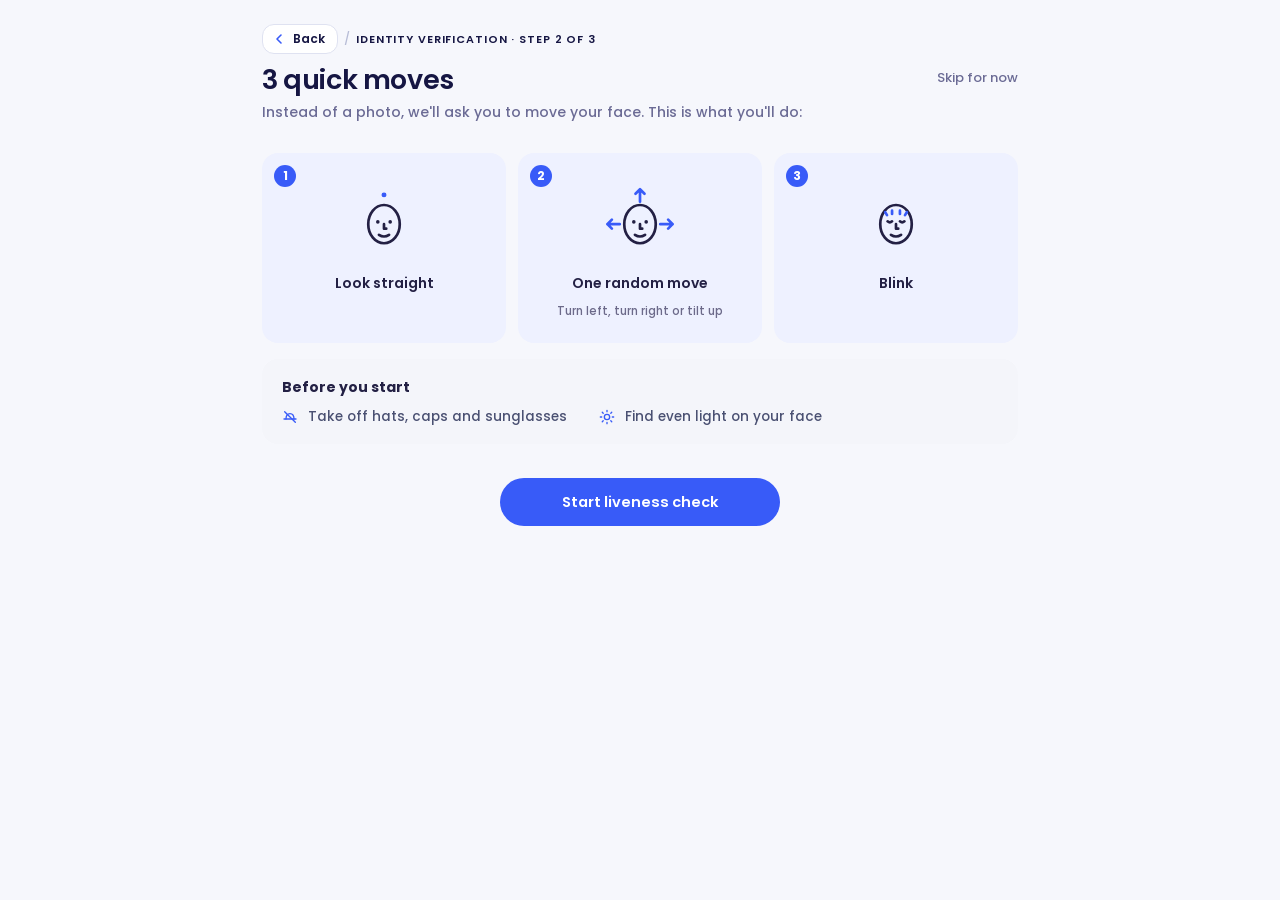
==== commit 95b36fe7: "Liveness: 3 moves like production (straight, one random move, blink); no duration copy Co-Authored-B" ====
--- a/screens/liveness.html
+++ b/screens/liveness.html
@@ -140,7 +140,7 @@
     
     
     <link rel="stylesheet" href="../assets/index-tZT78RVO.css?v=1794325142">
-  <style type="text/css">[data-sonner-toaster][dir=ltr],html[dir=ltr]{--toast-icon-margin-start:-3px;--toast-icon-margin-end:4px;--toast-svg-margin-start:-1px;--toast-svg-margin-end:0px;--toast-button-margin-start:auto;--toast-button-margin-end:0;--toast-close-button-start:0;--toast-close-button-end:unset;--toast-close-button-transform:translate(-35%, -35%)}[data-sonner-toaster][dir=rtl],html[dir=rtl]{--toast-icon-margin-start:4px;--toast-icon-margin-end:-3px;--toast-svg-margin-start:0px;--toast-svg-margin-end:-1px;--toast-button-margin-start:0;--toast-button-margin-end:auto;--toast-close-button-start:unset;--toast-close-button-end:0;--toast-close-button-transform:translate(35%, -35%)}[data-sonner-toaster]{position:fixed;width:var(--width);font-family:ui-sans-serif,system-ui,-apple-system,BlinkMacSystemFont,Segoe UI,Roboto,Helvetica Neue,Arial,Noto Sans,sans-serif,Apple Color Emoji,Segoe UI Emoji,Segoe UI Symbol,Noto Color Emoji;--gray1:hsl(0, 0%, 99%);--gray2:hsl(0, 0%, 97.3%);--gray3:hsl(0, 0%, 95.1%);--gray4:hsl(0, 0%, 93%);--gray5:hsl(0, 0%, 90.9%);--gray6:hsl(0, 0%, 88.7%);--gray7:hsl(0, 0%, 85.8%);--gray8:hsl(0, 0%, 78%);--gray9:hsl(0, 0%, 56.1%);--gray10:hsl(0, 0%, 52.3%);--gray11:hsl(0, 0%, 43.5%);--gray12:hsl(0, 0%, 9%);--border-radius:8px;box-sizing:border-box;padding:0;margin:0;list-style:none;outline:0;z-index:999999999;transition:transform .4s ease}@media (hover:none) and (pointer:coarse){[data-sonner-toaster][data-lifted=true]{transform:none}}[data-sonner-toaster][data-x-position=right]{right:var(--offset-right)}[data-sonner-toaster][data-x-position=left]{left:var(--offset-left)}[data-sonner-toaster][data-x-position=center]{left:50%;transform:translateX(-50%)}[data-sonner-toaster][data-y-position=top]{top:var(--offset-top)}[data-sonner-toaster][data-y-position=bottom]{bottom:var(--offset-bottom)}[data-sonner-toast]{--y:translateY(100%);--lift-amount:calc(var(--lift) * var(--gap));z-index:var(--z-index);position:absolute;opacity:0;transform:var(--y);touch-action:none;transition:transform .4s,opacity .4s,height .4s,box-shadow .2s;box-sizing:border-box;outline:0;overflow-wrap:anywhere}[data-sonner-toast][data-styled=true]{padding:16px;background:var(--normal-bg);border:1px solid var(--normal-border);color:var(--normal-text);border-radius:var(--border-radius);box-shadow:0 4px 12px rgba(0,0,0,.1);width:var(--width);font-size:13px;display:flex;align-items:center;gap:6px}[data-sonner-toast]:focus-visible{box-shadow:0 4px 12px rgba(0,0,0,.1),0 0 0 2px rgba(0,0,0,.2)}[data-sonner-toast][data-y-position=top]{top:0;--y:translateY(-100%);--lift:1;--lift-amount:calc(1 * var(--gap))}[data-sonner-toast][data-y-position=bottom]{bottom:0;--y:translateY(100%);--lift:-1;--lift-amount:calc(var(--lift) * var(--gap))}[data-sonner-toast][data-styled=true] [data-description]{font-weight:400;line-height:1.4;color:#3f3f3f}[data-rich-colors=true][data-sonner-toast][data-styled=true] [data-description]{color:inherit}[data-sonner-toaster][data-sonner-theme=dark] [data-description]{color:#e8e8e8}[data-sonner-toast][data-styled=true] [data-title]{font-weight:500;line-height:1.5;color:inherit}[data-sonner-toast][data-styled=true] [data-icon]{display:flex;height:16px;width:16px;position:relative;justify-content:flex-start;align-items:center;flex-shrink:0;margin-left:var(--toast-icon-margin-start);margin-right:var(--toast-icon-margin-end)}[data-sonner-toast][data-promise=true] [data-icon]>svg{opacity:0;transform:scale(.8);transform-origin:center;animation:sonner-fade-in .3s ease forwards}[data-sonner-toast][data-styled=true] [data-icon]>*{flex-shrink:0}[data-sonner-toast][data-styled=true] [data-icon] svg{margin-left:var(--toast-svg-margin-start);margin-right:var(--toast-svg-margin-end)}[data-sonner-toast][data-styled=true] [data-content]{display:flex;flex-direction:column;gap:2px}[data-sonner-toast][data-styled=true] [data-button]{border-radius:4px;padding-left:8px;padding-right:8px;height:24px;font-size:12px;color:var(--normal-bg);background:var(--normal-text);margin-left:var(--toast-button-margin-start);margin-right:var(--toast-button-margin-end);border:none;font-weight:500;cursor:pointer;outline:0;display:flex;align-items:center;flex-shrink:0;transition:opacity .4s,box-shadow .2s}[data-sonner-toast][data-styled=true] [data-button]:focus-visible{box-shadow:0 0 0 2px rgba(0,0,0,.4)}[data-sonner-toast][data-styled=true] [data-button]:first-of-type{margin-left:var(--toast-button-margin-start);margin-right:var(--toast-button-margin-end)}[data-sonner-toast][data-styled=true] [data-cancel]{color:var(--normal-text);background:rgba(0,0,0,.08)}[data-sonner-toaster][data-sonner-theme=dark] [data-sonner-toast][data-styled=true] [data-cancel]{background:rgba(255,255,255,.3)}[data-sonner-toast][data-styled=true] [data-close-button]{position:absolute;left:var(--toast-close-button-start);right:var(--toast-close-button-end);top:0;height:20px;width:20px;display:flex;justify-content:center;align-items:center;padding:0;color:var(--gray12);background:var(--normal-bg);border:1px solid var(--gray4);transform:var(--toast-close-button-transform);border-radius:50%;cursor:pointer;z-index:1;transition:opacity .1s,background .2s,border-color .2s}[data-sonner-toast][data-styled=true] [data-close-button]:focus-visible{box-shadow:0 4px 12px rgba(0,0,0,.1),0 0 0 2px rgba(0,0,0,.2)}[data-sonner-toast][data-styled=true] [data-disabled=true]{cursor:not-allowed}[data-sonner-toast][data-styled=true]:hover [data-close-button]:hover{background:var(--gray2);border-color:var(--gray5)}[data-sonner-toast][data-swiping=true]::before{content:'';position:absolute;left:-100%;right:-100%;height:100%;z-index:-1}[data-sonner-toast][data-y-position=top][data-swiping=true]::before{bottom:50%;transform:scaleY(3) translateY(50%)}[data-sonner-toast][data-y-position=bottom][data-swiping=true]::before{top:50%;transform:scaleY(3) translateY(-50%)}[data-sonner-toast][data-swiping=false][data-removed=true]::before{content:'';position:absolute;inset:0;transform:scaleY(2)}[data-sonner-toast][data-expanded=true]::after{content:'';position:absolute;left:0;height:calc(var(--gap) + 1px);bottom:100%;width:100%}[data-sonner-toast][data-mounted=true]{--y:translateY(0);opacity:1}[data-sonner-toast][data-expanded=false][data-front=false]{--scale:var(--toasts-before) * 0.05 + 1;--y:translateY(calc(var(--lift-amount) * var(--toasts-before))) scale(calc(-1 * var(--scale)));height:var(--front-toast-height)}[data-sonner-toast]>*{transition:opacity .4s}[data-sonner-toast][data-x-position=right]{right:0}[data-sonner-toast][data-x-position=left]{left:0}[data-sonner-toast][data-expanded=false][data-front=false][data-styled=true]>*{opacity:0}[data-sonner-toast][data-visible=false]{opacity:0;pointer-events:none}[data-sonner-toast][data-mounted=true][data-expanded=true]{--y:translateY(calc(var(--lift) * var(--offset)));height:var(--initial-height)}[data-sonner-toast][data-removed=true][data-front=true][data-swipe-out=false]{--y:translateY(calc(var(--lift) * -100%));opacity:0}[data-sonner-toast][data-removed=true][data-front=false][data-swipe-out=false][data-expanded=true]{--y:translateY(calc(var(--lift) * var(--offset) + var(--lift) * -100%));opacity:0}[data-sonner-toast][data-removed=true][data-front=false][data-swipe-out=false][data-expanded=false]{--y:translateY(40%);opacity:0;transition:transform .5s,opacity .2s}[data-sonner-toast][data-removed=true][data-front=false]::before{height:calc(var(--initial-height) + 20%)}[data-sonner-toast][data-swiping=true]{transform:var(--y) translateY(var(--swipe-amount-y,0)) translateX(var(--swipe-amount-x,0));transition:none}[data-sonner-toast][data-swiped=true]{user-select:none}[data-sonner-toast][data-swipe-out=true][data-y-position=bottom],[data-sonner-toast][data-swipe-out=true][data-y-position=top]{animation-duration:.2s;animation-timing-function:ease-out;animation-fill-mode:forwards}[data-sonner-toast][data-swipe-out=true][data-swipe-direction=left]{animation-name:swipe-out-left}[data-sonner-toast][data-swipe-out=true][data-swipe-direction=right]{animation-name:swipe-out-right}[data-sonner-toast][data-swipe-out=true][data-swipe-direction=up]{animation-name:swipe-out-up}[data-sonner-toast][data-swipe-out=true][data-swipe-direction=down]{animation-name:swipe-out-down}@keyframes swipe-out-left{from{transform:var(--y) translateX(var(--swipe-amount-x));opacity:1}to{transform:var(--y) translateX(calc(var(--swipe-amount-x) - 100%));opacity:0}}@keyframes swipe-out-right{from{transform:var(--y) translateX(var(--swipe-amount-x));opacity:1}to{transform:var(--y) translateX(calc(var(--swipe-amount-x) + 100%));opacity:0}}@keyframes swipe-out-up{from{transform:var(--y) translateY(var(--swipe-amount-y));opacity:1}to{transform:var(--y) translateY(calc(var(--swipe-amount-y) - 100%));opacity:0}}@keyframes swipe-out-down{from{transform:var(--y) translateY(var(--swipe-amount-y));opacity:1}to{transform:var(--y) translateY(calc(var(--swipe-amount-y) + 100%));opacity:0}}@media (max-width:600px){[data-sonner-toaster]{position:fixed;right:var(--mobile-offset-right);left:var(--mobile-offset-left);width:100%}[data-sonner-toaster][dir=rtl]{left:calc(var(--mobile-offset-left) * -1)}[data-sonner-toaster] [data-sonner-toast]{left:0;right:0;width:calc(100% - var(--mobile-offset-left) * 2)}[data-sonner-toaster][data-x-position=left]{left:var(--mobile-offset-left)}[data-sonner-toaster][data-y-position=bottom]{bottom:var(--mobile-offset-bottom)}[data-sonner-toaster][data-y-position=top]{top:var(--mobile-offset-top)}[data-sonner-toaster][data-x-position=center]{left:var(--mobile-offset-left);right:var(--mobile-offset-right);transform:none}}[data-sonner-toaster][data-sonner-theme=light]{--normal-bg:#fff;--normal-border:var(--gray4);--normal-text:var(--gray12);--success-bg:hsl(143, 85%, 96%);--success-border:hsl(145, 92%, 87%);--success-text:hsl(140, 100%, 27%);--info-bg:hsl(208, 100%, 97%);--info-border:hsl(221, 91%, 93%);--info-text:hsl(210, 92%, 45%);--warning-bg:hsl(49, 100%, 97%);--warning-border:hsl(49, 91%, 84%);--warning-text:hsl(31, 92%, 45%);--error-bg:hsl(359, 100%, 97%);--error-border:hsl(359, 100%, 94%);--error-text:hsl(360, 100%, 45%)}[data-sonner-toaster][data-sonner-theme=light] [data-sonner-toast][data-invert=true]{--normal-bg:#000;--normal-border:hsl(0, 0%, 20%);--normal-text:var(--gray1)}[data-sonner-toaster][data-sonner-theme=dark] [data-sonner-toast][data-invert=true]{--normal-bg:#fff;--normal-border:var(--gray3);--normal-text:var(--gray12)}[data-sonner-toaster][data-sonner-theme=dark]{--normal-bg:#000;--normal-bg-hover:hsl(0, 0%, 12%);--normal-border:hsl(0, 0%, 20%);--normal-border-hover:hsl(0, 0%, 25%);--normal-text:var(--gray1);--success-bg:hsl(150, 100%, 6%);--success-border:hsl(147, 100%, 12%);--success-text:hsl(150, 86%, 65%);--info-bg:hsl(215, 100%, 6%);--info-border:hsl(223, 43%, 17%);--info-text:hsl(216, 87%, 65%);--warning-bg:hsl(64, 100%, 6%);--warning-border:hsl(60, 100%, 9%);--warning-text:hsl(46, 87%, 65%);--error-bg:hsl(358, 76%, 10%);--error-border:hsl(357, 89%, 16%);--error-text:hsl(358, 100%, 81%)}[data-sonner-toaster][data-sonner-theme=dark] [data-sonner-toast] [data-close-button]{background:var(--normal-bg);border-color:var(--normal-border);color:var(--normal-text)}[data-sonner-toaster][data-sonner-theme=dark] [data-sonner-toast] [data-close-button]:hover{background:var(--normal-bg-hover);border-color:var(--normal-border-hover)}[data-rich-colors=true][data-sonner-toast][data-type=success]{background:var(--success-bg);border-color:var(--success-border);color:var(--success-text)}[data-rich-colors=true][data-sonner-toast][data-type=success] [data-close-button]{background:var(--success-bg);border-color:var(--success-border);color:var(--success-text)}[data-rich-colors=true][data-sonner-toast][data-type=info]{background:var(--info-bg);border-color:var(--info-border);color:var(--info-text)}[data-rich-colors=true][data-sonner-toast][data-type=info] [data-close-button]{background:var(--info-bg);border-color:var(--info-border);color:var(--info-text)}[data-rich-colors=true][data-sonner-toast][data-type=warning]{background:var(--warning-bg);border-color:var(--warning-border);color:var(--warning-text)}[data-rich-colors=true][data-sonner-toast][data-type=warning] [data-close-button]{background:var(--warning-bg);border-color:var(--warning-border);color:var(--warning-text)}[data-rich-colors=true][data-sonner-toast][data-type=error]{background:var(--error-bg);border-color:var(--error-border);color:var(--error-text)}[data-rich-colors=true][data-sonner-toast][data-type=error] [data-close-button]{background:var(--error-bg);border-color:var(--error-border);color:var(--error-text)}.sonner-loading-wrapper{--size:16px;height:var(--size);width:var(--size);position:absolute;inset:0;z-index:10}.sonner-loading-wrapper[data-visible=false]{transform-origin:center;animation:sonner-fade-out .2s ease forwards}.sonner-spinner{position:relative;top:50%;left:50%;height:var(--size);width:var(--size)}.sonner-loading-bar{animation:sonner-spin 1.2s linear infinite;background:var(--gray11);border-radius:6px;height:8%;left:-10%;position:absolute;top:-3.9%;width:24%}.sonner-loading-bar:first-child{animation-delay:-1.2s;transform:rotate(.0001deg) translate(146%)}.sonner-loading-bar:nth-child(2){animation-delay:-1.1s;transform:rotate(30deg) translate(146%)}.sonner-loading-bar:nth-child(3){animation-delay:-1s;transform:rotate(60deg) translate(146%)}.sonner-loading-bar:nth-child(4){animation-delay:-.9s;transform:rotate(90deg) translate(146%)}.sonner-loading-bar:nth-child(5){animation-delay:-.8s;transform:rotate(120deg) translate(146%)}.sonner-loading-bar:nth-child(6){animation-delay:-.7s;transform:rotate(150deg) translate(146%)}.sonner-loading-bar:nth-child(7){animation-delay:-.6s;transform:rotate(180deg) translate(146%)}.sonner-loading-bar:nth-child(8){animation-delay:-.5s;transform:rotate(210deg) translate(146%)}.sonner-loading-bar:nth-child(9){animation-delay:-.4s;transform:rotate(240deg) translate(146%)}.sonner-loading-bar:nth-child(10){animation-delay:-.3s;transform:rotate(270deg) translate(146%)}.sonner-loading-bar:nth-child(11){animation-delay:-.2s;transform:rotate(300deg) translate(146%)}.sonner-loading-bar:nth-child(12){animation-delay:-.1s;transform:rotate(330deg) translate(146%)}@keyframes sonner-fade-in{0%{opacity:0;transform:scale(.8)}100%{opacity:1;transform:scale(1)}}@keyframes sonner-fade-out{0%{opacity:1;transform:scale(1)}100%{opacity:0;transform:scale(.8)}}@keyframes sonner-spin{0%{opacity:1}100%{opacity:.15}}@media (prefers-reduced-motion){.sonner-loading-bar,[data-sonner-toast],[data-sonner-toast]>*{transition:none!important;animation:none!important}}.sonner-loader{position:absolute;top:50%;left:50%;transform:translate(-50%,-50%);transform-origin:center;transition:opacity .2s,transform .2s}.sonner-loader[data-visible=false]{opacity:0;transform:scale(.8) translate(-50%,-50%)}</style><style id="rep-vt">@media (min-width:1025px){@view-transition{navigation:auto}}@keyframes vtOut{to{opacity:0}}@keyframes vtIn{from{opacity:0}}::view-transition-old(root){animation:vtOut .12s ease both;mix-blend-mode:normal}::view-transition-new(root){animation:vtIn .2s ease .12s both;mix-blend-mode:normal}.page-wrapper>div:first-child{view-transition-name:vt-side}aside{view-transition-name:vt-rail}::view-transition-group(vt-side){animation:none}::view-transition-old(vt-side),::view-transition-new(vt-side){animation:none}@media (max-width:1024px){@view-transition{navigation:auto}.page-wrapper>div:first-child,aside{view-transition-name:none}::view-transition-group(*),::view-transition-old(*),::view-transition-new(*){animation:none!important}}@media (prefers-reduced-motion:reduce){::view-transition-group(*),::view-transition-old(*),::view-transition-new(*){animation:none!important}}</style><link rel="stylesheet" href="../assets/iv.css?v=1794325142"><link rel="stylesheet" href="../assets/live-prep.css?v=3"><style>html:not([data-iv-rail="1"]) aside{visibility:hidden;animation:ivRailShow 0s 1.2s forwards}@keyframes ivRailShow{to{visibility:visible}}</style></head>
+  <style type="text/css">[data-sonner-toaster][dir=ltr],html[dir=ltr]{--toast-icon-margin-start:-3px;--toast-icon-margin-end:4px;--toast-svg-margin-start:-1px;--toast-svg-margin-end:0px;--toast-button-margin-start:auto;--toast-button-margin-end:0;--toast-close-button-start:0;--toast-close-button-end:unset;--toast-close-button-transform:translate(-35%, -35%)}[data-sonner-toaster][dir=rtl],html[dir=rtl]{--toast-icon-margin-start:4px;--toast-icon-margin-end:-3px;--toast-svg-margin-start:0px;--toast-svg-margin-end:-1px;--toast-button-margin-start:0;--toast-button-margin-end:auto;--toast-close-button-start:unset;--toast-close-button-end:0;--toast-close-button-transform:translate(35%, -35%)}[data-sonner-toaster]{position:fixed;width:var(--width);font-family:ui-sans-serif,system-ui,-apple-system,BlinkMacSystemFont,Segoe UI,Roboto,Helvetica Neue,Arial,Noto Sans,sans-serif,Apple Color Emoji,Segoe UI Emoji,Segoe UI Symbol,Noto Color Emoji;--gray1:hsl(0, 0%, 99%);--gray2:hsl(0, 0%, 97.3%);--gray3:hsl(0, 0%, 95.1%);--gray4:hsl(0, 0%, 93%);--gray5:hsl(0, 0%, 90.9%);--gray6:hsl(0, 0%, 88.7%);--gray7:hsl(0, 0%, 85.8%);--gray8:hsl(0, 0%, 78%);--gray9:hsl(0, 0%, 56.1%);--gray10:hsl(0, 0%, 52.3%);--gray11:hsl(0, 0%, 43.5%);--gray12:hsl(0, 0%, 9%);--border-radius:8px;box-sizing:border-box;padding:0;margin:0;list-style:none;outline:0;z-index:999999999;transition:transform .4s ease}@media (hover:none) and (pointer:coarse){[data-sonner-toaster][data-lifted=true]{transform:none}}[data-sonner-toaster][data-x-position=right]{right:var(--offset-right)}[data-sonner-toaster][data-x-position=left]{left:var(--offset-left)}[data-sonner-toaster][data-x-position=center]{left:50%;transform:translateX(-50%)}[data-sonner-toaster][data-y-position=top]{top:var(--offset-top)}[data-sonner-toaster][data-y-position=bottom]{bottom:var(--offset-bottom)}[data-sonner-toast]{--y:translateY(100%);--lift-amount:calc(var(--lift) * var(--gap));z-index:var(--z-index);position:absolute;opacity:0;transform:var(--y);touch-action:none;transition:transform .4s,opacity .4s,height .4s,box-shadow .2s;box-sizing:border-box;outline:0;overflow-wrap:anywhere}[data-sonner-toast][data-styled=true]{padding:16px;background:var(--normal-bg);border:1px solid var(--normal-border);color:var(--normal-text);border-radius:var(--border-radius);box-shadow:0 4px 12px rgba(0,0,0,.1);width:var(--width);font-size:13px;display:flex;align-items:center;gap:6px}[data-sonner-toast]:focus-visible{box-shadow:0 4px 12px rgba(0,0,0,.1),0 0 0 2px rgba(0,0,0,.2)}[data-sonner-toast][data-y-position=top]{top:0;--y:translateY(-100%);--lift:1;--lift-amount:calc(1 * var(--gap))}[data-sonner-toast][data-y-position=bottom]{bottom:0;--y:translateY(100%);--lift:-1;--lift-amount:calc(var(--lift) * var(--gap))}[data-sonner-toast][data-styled=true] [data-description]{font-weight:400;line-height:1.4;color:#3f3f3f}[data-rich-colors=true][data-sonner-toast][data-styled=true] [data-description]{color:inherit}[data-sonner-toaster][data-sonner-theme=dark] [data-description]{color:#e8e8e8}[data-sonner-toast][data-styled=true] [data-title]{font-weight:500;line-height:1.5;color:inherit}[data-sonner-toast][data-styled=true] [data-icon]{display:flex;height:16px;width:16px;position:relative;justify-content:flex-start;align-items:center;flex-shrink:0;margin-left:var(--toast-icon-margin-start);margin-right:var(--toast-icon-margin-end)}[data-sonner-toast][data-promise=true] [data-icon]>svg{opacity:0;transform:scale(.8);transform-origin:center;animation:sonner-fade-in .3s ease forwards}[data-sonner-toast][data-styled=true] [data-icon]>*{flex-shrink:0}[data-sonner-toast][data-styled=true] [data-icon] svg{margin-left:var(--toast-svg-margin-start);margin-right:var(--toast-svg-margin-end)}[data-sonner-toast][data-styled=true] [data-content]{display:flex;flex-direction:column;gap:2px}[data-sonner-toast][data-styled=true] [data-button]{border-radius:4px;padding-left:8px;padding-right:8px;height:24px;font-size:12px;color:var(--normal-bg);background:var(--normal-text);margin-left:var(--toast-button-margin-start);margin-right:var(--toast-button-margin-end);border:none;font-weight:500;cursor:pointer;outline:0;display:flex;align-items:center;flex-shrink:0;transition:opacity .4s,box-shadow .2s}[data-sonner-toast][data-styled=true] [data-button]:focus-visible{box-shadow:0 0 0 2px rgba(0,0,0,.4)}[data-sonner-toast][data-styled=true] [data-button]:first-of-type{margin-left:var(--toast-button-margin-start);margin-right:var(--toast-button-margin-end)}[data-sonner-toast][data-styled=true] [data-cancel]{color:var(--normal-text);background:rgba(0,0,0,.08)}[data-sonner-toaster][data-sonner-theme=dark] [data-sonner-toast][data-styled=true] [data-cancel]{background:rgba(255,255,255,.3)}[data-sonner-toast][data-styled=true] [data-close-button]{position:absolute;left:var(--toast-close-button-start);right:var(--toast-close-button-end);top:0;height:20px;width:20px;display:flex;justify-content:center;align-items:center;padding:0;color:var(--gray12);background:var(--normal-bg);border:1px solid var(--gray4);transform:var(--toast-close-button-transform);border-radius:50%;cursor:pointer;z-index:1;transition:opacity .1s,background .2s,border-color .2s}[data-sonner-toast][data-styled=true] [data-close-button]:focus-visible{box-shadow:0 4px 12px rgba(0,0,0,.1),0 0 0 2px rgba(0,0,0,.2)}[data-sonner-toast][data-styled=true] [data-disabled=true]{cursor:not-allowed}[data-sonner-toast][data-styled=true]:hover [data-close-button]:hover{background:var(--gray2);border-color:var(--gray5)}[data-sonner-toast][data-swiping=true]::before{content:'';position:absolute;left:-100%;right:-100%;height:100%;z-index:-1}[data-sonner-toast][data-y-position=top][data-swiping=true]::before{bottom:50%;transform:scaleY(3) translateY(50%)}[data-sonner-toast][data-y-position=bottom][data-swiping=true]::before{top:50%;transform:scaleY(3) translateY(-50%)}[data-sonner-toast][data-swiping=false][data-removed=true]::before{content:'';position:absolute;inset:0;transform:scaleY(2)}[data-sonner-toast][data-expanded=true]::after{content:'';position:absolute;left:0;height:calc(var(--gap) + 1px);bottom:100%;width:100%}[data-sonner-toast][data-mounted=true]{--y:translateY(0);opacity:1}[data-sonner-toast][data-expanded=false][data-front=false]{--scale:var(--toasts-before) * 0.05 + 1;--y:translateY(calc(var(--lift-amount) * var(--toasts-before))) scale(calc(-1 * var(--scale)));height:var(--front-toast-height)}[data-sonner-toast]>*{transition:opacity .4s}[data-sonner-toast][data-x-position=right]{right:0}[data-sonner-toast][data-x-position=left]{left:0}[data-sonner-toast][data-expanded=false][data-front=false][data-styled=true]>*{opacity:0}[data-sonner-toast][data-visible=false]{opacity:0;pointer-events:none}[data-sonner-toast][data-mounted=true][data-expanded=true]{--y:translateY(calc(var(--lift) * var(--offset)));height:var(--initial-height)}[data-sonner-toast][data-removed=true][data-front=true][data-swipe-out=false]{--y:translateY(calc(var(--lift) * -100%));opacity:0}[data-sonner-toast][data-removed=true][data-front=false][data-swipe-out=false][data-expanded=true]{--y:translateY(calc(var(--lift) * var(--offset) + var(--lift) * -100%));opacity:0}[data-sonner-toast][data-removed=true][data-front=false][data-swipe-out=false][data-expanded=false]{--y:translateY(40%);opacity:0;transition:transform .5s,opacity .2s}[data-sonner-toast][data-removed=true][data-front=false]::before{height:calc(var(--initial-height) + 20%)}[data-sonner-toast][data-swiping=true]{transform:var(--y) translateY(var(--swipe-amount-y,0)) translateX(var(--swipe-amount-x,0));transition:none}[data-sonner-toast][data-swiped=true]{user-select:none}[data-sonner-toast][data-swipe-out=true][data-y-position=bottom],[data-sonner-toast][data-swipe-out=true][data-y-position=top]{animation-duration:.2s;animation-timing-function:ease-out;animation-fill-mode:forwards}[data-sonner-toast][data-swipe-out=true][data-swipe-direction=left]{animation-name:swipe-out-left}[data-sonner-toast][data-swipe-out=true][data-swipe-direction=right]{animation-name:swipe-out-right}[data-sonner-toast][data-swipe-out=true][data-swipe-direction=up]{animation-name:swipe-out-up}[data-sonner-toast][data-swipe-out=true][data-swipe-direction=down]{animation-name:swipe-out-down}@keyframes swipe-out-left{from{transform:var(--y) translateX(var(--swipe-amount-x));opacity:1}to{transform:var(--y) translateX(calc(var(--swipe-amount-x) - 100%));opacity:0}}@keyframes swipe-out-right{from{transform:var(--y) translateX(var(--swipe-amount-x));opacity:1}to{transform:var(--y) translateX(calc(var(--swipe-amount-x) + 100%));opacity:0}}@keyframes swipe-out-up{from{transform:var(--y) translateY(var(--swipe-amount-y));opacity:1}to{transform:var(--y) translateY(calc(var(--swipe-amount-y) - 100%));opacity:0}}@keyframes swipe-out-down{from{transform:var(--y) translateY(var(--swipe-amount-y));opacity:1}to{transform:var(--y) translateY(calc(var(--swipe-amount-y) + 100%));opacity:0}}@media (max-width:600px){[data-sonner-toaster]{position:fixed;right:var(--mobile-offset-right);left:var(--mobile-offset-left);width:100%}[data-sonner-toaster][dir=rtl]{left:calc(var(--mobile-offset-left) * -1)}[data-sonner-toaster] [data-sonner-toast]{left:0;right:0;width:calc(100% - var(--mobile-offset-left) * 2)}[data-sonner-toaster][data-x-position=left]{left:var(--mobile-offset-left)}[data-sonner-toaster][data-y-position=bottom]{bottom:var(--mobile-offset-bottom)}[data-sonner-toaster][data-y-position=top]{top:var(--mobile-offset-top)}[data-sonner-toaster][data-x-position=center]{left:var(--mobile-offset-left);right:var(--mobile-offset-right);transform:none}}[data-sonner-toaster][data-sonner-theme=light]{--normal-bg:#fff;--normal-border:var(--gray4);--normal-text:var(--gray12);--success-bg:hsl(143, 85%, 96%);--success-border:hsl(145, 92%, 87%);--success-text:hsl(140, 100%, 27%);--info-bg:hsl(208, 100%, 97%);--info-border:hsl(221, 91%, 93%);--info-text:hsl(210, 92%, 45%);--warning-bg:hsl(49, 100%, 97%);--warning-border:hsl(49, 91%, 84%);--warning-text:hsl(31, 92%, 45%);--error-bg:hsl(359, 100%, 97%);--error-border:hsl(359, 100%, 94%);--error-text:hsl(360, 100%, 45%)}[data-sonner-toaster][data-sonner-theme=light] [data-sonner-toast][data-invert=true]{--normal-bg:#000;--normal-border:hsl(0, 0%, 20%);--normal-text:var(--gray1)}[data-sonner-toaster][data-sonner-theme=dark] [data-sonner-toast][data-invert=true]{--normal-bg:#fff;--normal-border:var(--gray3);--normal-text:var(--gray12)}[data-sonner-toaster][data-sonner-theme=dark]{--normal-bg:#000;--normal-bg-hover:hsl(0, 0%, 12%);--normal-border:hsl(0, 0%, 20%);--normal-border-hover:hsl(0, 0%, 25%);--normal-text:var(--gray1);--success-bg:hsl(150, 100%, 6%);--success-border:hsl(147, 100%, 12%);--success-text:hsl(150, 86%, 65%);--info-bg:hsl(215, 100%, 6%);--info-border:hsl(223, 43%, 17%);--info-text:hsl(216, 87%, 65%);--warning-bg:hsl(64, 100%, 6%);--warning-border:hsl(60, 100%, 9%);--warning-text:hsl(46, 87%, 65%);--error-bg:hsl(358, 76%, 10%);--error-border:hsl(357, 89%, 16%);--error-text:hsl(358, 100%, 81%)}[data-sonner-toaster][data-sonner-theme=dark] [data-sonner-toast] [data-close-button]{background:var(--normal-bg);border-color:var(--normal-border);color:var(--normal-text)}[data-sonner-toaster][data-sonner-theme=dark] [data-sonner-toast] [data-close-button]:hover{background:var(--normal-bg-hover);border-color:var(--normal-border-hover)}[data-rich-colors=true][data-sonner-toast][data-type=success]{background:var(--success-bg);border-color:var(--success-border);color:var(--success-text)}[data-rich-colors=true][data-sonner-toast][data-type=success] [data-close-button]{background:var(--success-bg);border-color:var(--success-border);color:var(--success-text)}[data-rich-colors=true][data-sonner-toast][data-type=info]{background:var(--info-bg);border-color:var(--info-border);color:var(--info-text)}[data-rich-colors=true][data-sonner-toast][data-type=info] [data-close-button]{background:var(--info-bg);border-color:var(--info-border);color:var(--info-text)}[data-rich-colors=true][data-sonner-toast][data-type=warning]{background:var(--warning-bg);border-color:var(--warning-border);color:var(--warning-text)}[data-rich-colors=true][data-sonner-toast][data-type=warning] [data-close-button]{background:var(--warning-bg);border-color:var(--warning-border);color:var(--warning-text)}[data-rich-colors=true][data-sonner-toast][data-type=error]{background:var(--error-bg);border-color:var(--error-border);color:var(--error-text)}[data-rich-colors=true][data-sonner-toast][data-type=error] [data-close-button]{background:var(--error-bg);border-color:var(--error-border);color:var(--error-text)}.sonner-loading-wrapper{--size:16px;height:var(--size);width:var(--size);position:absolute;inset:0;z-index:10}.sonner-loading-wrapper[data-visible=false]{transform-origin:center;animation:sonner-fade-out .2s ease forwards}.sonner-spinner{position:relative;top:50%;left:50%;height:var(--size);width:var(--size)}.sonner-loading-bar{animation:sonner-spin 1.2s linear infinite;background:var(--gray11);border-radius:6px;height:8%;left:-10%;position:absolute;top:-3.9%;width:24%}.sonner-loading-bar:first-child{animation-delay:-1.2s;transform:rotate(.0001deg) translate(146%)}.sonner-loading-bar:nth-child(2){animation-delay:-1.1s;transform:rotate(30deg) translate(146%)}.sonner-loading-bar:nth-child(3){animation-delay:-1s;transform:rotate(60deg) translate(146%)}.sonner-loading-bar:nth-child(4){animation-delay:-.9s;transform:rotate(90deg) translate(146%)}.sonner-loading-bar:nth-child(5){animation-delay:-.8s;transform:rotate(120deg) translate(146%)}.sonner-loading-bar:nth-child(6){animation-delay:-.7s;transform:rotate(150deg) translate(146%)}.sonner-loading-bar:nth-child(7){animation-delay:-.6s;transform:rotate(180deg) translate(146%)}.sonner-loading-bar:nth-child(8){animation-delay:-.5s;transform:rotate(210deg) translate(146%)}.sonner-loading-bar:nth-child(9){animation-delay:-.4s;transform:rotate(240deg) translate(146%)}.sonner-loading-bar:nth-child(10){animation-delay:-.3s;transform:rotate(270deg) translate(146%)}.sonner-loading-bar:nth-child(11){animation-delay:-.2s;transform:rotate(300deg) translate(146%)}.sonner-loading-bar:nth-child(12){animation-delay:-.1s;transform:rotate(330deg) translate(146%)}@keyframes sonner-fade-in{0%{opacity:0;transform:scale(.8)}100%{opacity:1;transform:scale(1)}}@keyframes sonner-fade-out{0%{opacity:1;transform:scale(1)}100%{opacity:0;transform:scale(.8)}}@keyframes sonner-spin{0%{opacity:1}100%{opacity:.15}}@media (prefers-reduced-motion){.sonner-loading-bar,[data-sonner-toast],[data-sonner-toast]>*{transition:none!important;animation:none!important}}.sonner-loader{position:absolute;top:50%;left:50%;transform:translate(-50%,-50%);transform-origin:center;transition:opacity .2s,transform .2s}.sonner-loader[data-visible=false]{opacity:0;transform:scale(.8) translate(-50%,-50%)}</style><style id="rep-vt">@media (min-width:1025px){@view-transition{navigation:auto}}@keyframes vtOut{to{opacity:0}}@keyframes vtIn{from{opacity:0}}::view-transition-old(root){animation:vtOut .12s ease both;mix-blend-mode:normal}::view-transition-new(root){animation:vtIn .2s ease .12s both;mix-blend-mode:normal}.page-wrapper>div:first-child{view-transition-name:vt-side}aside{view-transition-name:vt-rail}::view-transition-group(vt-side){animation:none}::view-transition-old(vt-side),::view-transition-new(vt-side){animation:none}@media (max-width:1024px){@view-transition{navigation:auto}.page-wrapper>div:first-child,aside{view-transition-name:none}::view-transition-group(*),::view-transition-old(*),::view-transition-new(*){animation:none!important}}@media (prefers-reduced-motion:reduce){::view-transition-group(*),::view-transition-old(*),::view-transition-new(*){animation:none!important}}</style><link rel="stylesheet" href="../assets/iv.css?v=4"><link rel="stylesheet" href="../assets/live-prep.css?v=4"><style>html:not([data-iv-rail="1"]) aside{visibility:hidden;animation:ivRailShow 0s 1.2s forwards}@keyframes ivRailShow{to{visibility:visible}}</style></head>
   <body data-layout-mode="default">
     
     <div id="root"><div class="kiosko:w-full kiosko-h-full"><div class="page-wrapper block lg:grid lg:grid-cols-[none] [1126px]:grid-cols-[none] [1126px]:h-[var(--app-vh,100vh)] kiosko:md:block kiosko:[1126px]:block [&amp;_[data-slot=scroll-area-viewport]]:h-[var(--app-dvh,100dvh)]" style="--mobile-bottom-nav-height: 0px;"><div class="flex min-h-[calc(var(--app-dvh,100dvh)-var(--mobile-bottom-nav-height,0px))] w-full flex-col overflow-x-clip pb-[var(--mobile-bottom-nav-height,0px)] lg:min-h-0 lg:pb-0"><div class="sticky top-[var(--maintenance-banner-height,0px)] z-20 lg:hidden"><header class="relative flex shrink-0 items-center gap-3 lg:hidden px-[var(--top-bar-px)] py-[var(--top-bar-py)] border-b border-[color:var(--top-bar-border)] bg-[var(--top-bar-fallback-bg)] supports-[backdrop-filter]:bg-[var(--top-bar-bg)] supports-[backdrop-filter]:backdrop-blur-[var(--top-bar-blur)] supports-[backdrop-filter]:backdrop-saturate-[var(--top-bar-saturate)]"><button type="button" aria-label="Back" class="relative inline-flex items-center justify-center shrink-0 transition-colors duration-150 ease-out outline-none disabled:opacity-30 disabled:pointer-events-none focus-visible:shadow-[var(--chekin-shadow-focus)] border-0 size-9 rounded-[var(--chekin-radius-md)] bg-[var(--chekin-color-surface-input-empty)] text-[var(--chekin-color-brand-navy)] hover:bg-[var(--chekin-color-surface-pressed)] hover:text-[var(--chekin-color-brand-navy)]"><svg xmlns="http://www.w3.org/2000/svg" width="18" height="18" viewBox="0 0 24 24" fill="none" stroke="currentColor" stroke-width="2" stroke-linecap="round" stroke-linejoin="round" class="lucide lucide-chevron-left" aria-hidden="true"><path d="m15 18-6-6 6-6"></path></svg></button><div class="flex min-w-0 flex-1 flex-col"><span class="truncate text-[15px] font-bold leading-tight text-[var(--chekin-color-brand-navy)]">Registration</span></div><div class="flex shrink-0 items-center gap-2"><button type="button" aria-label="Open assistant" class="relative grid size-9 shrink-0 place-items-center rounded-full bg-gradient-to-br from-[var(--assistant-avatar-from)] to-[var(--assistant-avatar-to)] text-[var(--assistant-avatar-icon)] transition-transform hover:scale-105 focus-visible:outline-none focus-visible:ring-2 focus-visible:ring-[var(--assistant-section-accent)] focus-visible:ring-offset-2"><svg xmlns="http://www.w3.org/2000/svg" width="24" height="24" viewBox="0 0 24 24" fill="currentColor" stroke="currentColor" stroke-width="0" stroke-linecap="round" stroke-linejoin="round" class="lucide lucide-sparkles size-[18px]" aria-hidden="true"><path d="M11.017 2.814a1 1 0 0 1 1.966 0l1.051 5.558a2 2 0 0 0 1.594 1.594l5.558 1.051a1 1 0 0 1 0 1.966l-5.558 1.051a2 2 0 0 0-1.594 1.594l-1.051 5.558a1 1 0 0 1-1.966 0l-1.051-5.558a2 2 0 0 0-1.594-1.594l-5.558-1.051a1 1 0 0 1 0-1.966l5.558-1.051a2 2 0 0 0 1.594-1.594z"></path><path d="M20 2v4"></path><path d="M22 4h-4"></path><circle cx="4" cy="20" r="2"></circle></svg></button></div></header></div><div class="mx-auto flex w-full max-w-[640px] flex-1 flex-col px-4 lg:flex-none lg:px-[30px] mt-[24px] lg:max-w-[700px] guest-register-view pb-12"><div class="kiosko:hidden mb-4 hidden lg:block"><button type="button" class="button relative inline-flex items-center justify-center whitespace-nowrap [font-family:var(--button-font-family)] [font-weight:var(--button-font-weight)] transition-all duration-150 ease-out outline-none focus-visible:[box-shadow:var(--button-focus-shadow)] disabled:pointer-events-none disabled:[opacity:var(--button-disabled-opacity)] [&amp;_svg]:pointer-events-none [&amp;_svg]:size-[var(--button-icon-size)] [&amp;_svg]:shrink-0 before:absolute before:inset-0 before:rounded-[inherit] before:content-[&quot;&quot;] before:bg-transparent before:transition-colors before:duration-150 [&amp;&gt;*]:relative [&amp;&gt;*]:z-[1] button_ghost bg-[var(--button-ghost-bg)] hover:bg-[var(--button-ghost-hover-bg)] hover:text-[color:var(--button-ghost-hover-text)] active:bg-[var(--button-ghost-active-bg)] disabled:hover:bg-[var(--button-ghost-bg)] disabled:bg-[var(--button-ghost-disabled-bg)] disabled:text-[color:var(--button-ghost-disabled-text)] button_size_sm h-[var(--button-height-sm)] text-[length:var(--button-font-size)] rounded-[var(--button-radius)] -ml-2 gap-1.5 px-2 text-[color:var(--chekin-color-gray-1)]"><svg xmlns="http://www.w3.org/2000/svg" width="24" height="24" viewBox="0 0 24 24" fill="none" stroke="currentColor" stroke-width="2" stroke-linecap="round" stroke-linejoin="round" class="lucide lucide-arrow-left" aria-hidden="true"><path d="m12 19-7-7 7-7"></path><path d="M19 12H5"></path></svg>Back to Home</button></div><div class="kiosko:hidden"><header class="flex flex-col gap-1.5 items-start text-left mb-5"><div class="flex w-full items-center gap-4"><span class="min-w-0 font-semibold uppercase tracking-[0.08em] text-[11px] text-[var(--chekin-color-brand-blue)] hidden lg:inline">Guest Summary</span></div><div class="flex w-full items-center gap-4"><h1 class="m-0 min-w-0 font-semibold text-[var(--chekin-color-brand-navy)] lg:text-[27px] lg:leading-[32px] text-[23px] leading-[28px] tracking-[-0.015em]">Who are we <span class="text-[var(--chekin-color-brand-blue)]">registering</span>?</h1></div><p class="m-0 max-w-[480px] text-sm font-medium leading-[21px] text-[var(--chekin-color-gray-1)]">You can register one guest or everyone in this same session.</p></header></div><div class="guest-register-view__content flex w-full flex-col items-center justify-center gap-6 kiosko:w-full kiosko:mt-14 kiosko:items-start kiosko:gap-10"><div class="flex w-full items-center gap-[14px] rounded-[var(--card-radius)] border border-[var(--card-border)] bg-[var(--chekin-color-white)] px-[18px] py-[13px] text-left [container-type:inline-size]"><div data-slot="progress-ring" role="progressbar" aria-valuenow="0" aria-valuemin="0" aria-valuemax="100" class="relative inline-flex shrink-0 items-center justify-center" style="width: 48px; height: 48px;"><svg width="48" height="48" viewBox="0 0 48 48" class="-rotate-90" aria-hidden="true"><defs><linearGradient id="progress-ring-gradient-:r1a:" x1="0" y1="0" x2="1" y2="1"><stop offset="0%" stop-color="var(--progress-ring-indicator-from)"></stop><stop offset="100%" stop-color="var(--progress-ring-indicator-to)"></stop></linearGradient></defs><circle cx="24" cy="24" r="21" fill="none" stroke-width="6" class="[stroke:var(--progress-ring-track)]"></circle><circle cx="24" cy="24" r="21" fill="none" stroke-width="6" stroke-linecap="round" stroke-dasharray="131.94689145077132" stroke-dashoffset="131.94689145077132" stroke="url(#progress-ring-gradient-:r1a:)" class="transition-[stroke-dashoffset] duration-500 ease-out"></circle></svg><span class="absolute inset-0 flex items-center justify-center text-[13px] font-bold [color:var(--progress-ring-label)]"><span class="text-[11px] font-bold text-[var(--chekin-color-brand-blue)]">0/2</span></span></div><span class="min-w-0 flex-1"><span class="block text-[14px] font-semibold leading-[18px] text-[var(--chekin-color-brand-navy)]">2 guests to go</span><span class="mt-px block text-[12px] leading-4 text-[var(--chekin-text-secondary)]">1 needs ID verification · 1 not added yet</span></span><button type="button" class="button relative items-center justify-center [font-family:var(--button-font-family)] [font-weight:var(--button-font-weight)] transition-all duration-150 ease-out outline-none focus-visible:[box-shadow:var(--button-focus-shadow)] disabled:pointer-events-none disabled:[opacity:var(--button-disabled-opacity)] [&amp;_svg]:pointer-events-none [&amp;_svg]:shrink-0 before:absolute before:inset-0 before:rounded-[inherit] before:content-[&quot;&quot;] before:bg-transparent before:transition-colors before:duration-150 [&amp;&gt;*]:relative [&amp;&gt;*]:z-[1] border border-[var(--button-outline-border)] bg-[var(--button-outline-bg)] text-[color:var(--button-outline-text)] hover:bg-[var(--button-outline-hover-bg)] disabled:hover:bg-[var(--button-outline-bg)] disabled:bg-[var(--button-outline-disabled-bg)] disabled:text-[color:var(--button-outline-disabled-text)] button_size_sm rounded-[var(--button-radius)] hidden h-9 shrink-0 gap-1.5 whitespace-nowrap px-3 text-[12.5px] font-semibold [box-shadow:var(--chekin-shadow-card)] [@container(min-width:570px)]:inline-flex [&amp;_svg]:size-[17px]"><svg xmlns="http://www.w3.org/2000/svg" width="24" height="24" viewBox="0 0 24 24" fill="none" stroke="currentColor" stroke-width="1.9" stroke-linecap="round" stroke-linejoin="round" class="lucide lucide-user-round-pen" aria-hidden="true"><path d="M2 21a8 8 0 0 1 10.821-7.487"></path><path d="M21.378 16.626a1 1 0 0 0-3.004-3.004l-4.01 4.012a2 2 0 0 0-.506.854l-.837 2.87a.5.5 0 0 0 .62.62l2.87-.837a2 2 0 0 0 .854-.506z"></path><circle cx="10" cy="8" r="5"></circle></svg>Change guest count</button><button type="button" aria-label="Change guest count" class="relative inline-flex items-center justify-center shrink-0 transition-colors duration-150 ease-out outline-none disabled:opacity-30 disabled:pointer-events-none focus-visible:shadow-[var(--chekin-shadow-focus)] rounded-[var(--chekin-radius-input)] border border-[var(--chekin-color-gray-3)] bg-[var(--chekin-color-white)] text-[var(--chekin-color-brand-navy)] hover:bg-[var(--chekin-color-surface-input-empty)] size-9 shadow-[var(--chekin-shadow-card)] hover:border-[color:var(--chekin-color-brand-blue)] hover:text-[var(--chekin-color-brand-blue)] [@container(min-width:570px)]:hidden"><svg xmlns="http://www.w3.org/2000/svg" width="24" height="24" viewBox="0 0 24 24" fill="none" stroke="currentColor" stroke-width="1.9" stroke-linecap="round" stroke-linejoin="round" class="lucide lucide-user-round-pen size-[17px]" aria-hidden="true"><path d="M2 21a8 8 0 0 1 10.821-7.487"></path><path d="M21.378 16.626a1 1 0 0 0-3.004-3.004l-4.01 4.012a2 2 0 0 0-.506.854l-.837 2.87a.5.5 0 0 0 .62.62l2.87-.837a2 2 0 0 0 .854-.506z"></path><circle cx="10" cy="8" r="5"></circle></svg></button></div><div class="flex w-full flex-col gap-4"><section data-slot="form-section" class="rounded-[var(--form-section-radius)] border border-[var(--form-section-border)] bg-[var(--form-section-bg)] text-left [box-shadow:var(--form-section-shadow)] [--default-select-trigger-empty-bg:var(--form-section-field-bg)] [--empty-field-background:var(--form-section-field-bg)] [--field-background:var(--form-section-field-bg)] [--field-border-activated:var(--chekin-border-default)] [--field-border:var(--chekin-border-default)] [--field-label-font-weight:500] [--field-label-raised-font-weight:500] [--field-max-width:100%] [&amp;_.form-field-wrapper]:!m-0 [&amp;_.form-field-wrapper]:!w-full overflow-hidden"><header data-slot="form-section-header" class="flex items-center gap-2.5 border-b border-[var(--form-section-border)] px-[var(--form-section-px)] py-[var(--form-section-header-py)] rounded-t-[calc(var(--form-section-radius)-1px)] bg-[rgba(244,246,251,0.7)]"><span class="flex shrink-0 items-center text-[var(--form-section-icon-color)] [&amp;_svg]:size-[var(--form-section-icon-size)]"><svg xmlns="http://www.w3.org/2000/svg" width="24" height="24" viewBox="0 0 24 24" fill="none" stroke="currentColor" stroke-width="2" stroke-linecap="round" stroke-linejoin="round" class="lucide lucide-star" aria-hidden="true"><path d="M11.525 2.295a.53.53 0 0 1 .95 0l2.31 4.679a2.123 2.123 0 0 0 1.595 1.16l5.166.756a.53.53 0 0 1 .294.904l-3.736 3.638a2.123 2.123 0 0 0-.611 1.878l.882 5.14a.53.53 0 0 1-.771.56l-4.618-2.428a2.122 2.122 0 0 0-1.973 0L6.396 21.01a.53.53 0 0 1-.77-.56l.881-5.139a2.122 2.122 0 0 0-.611-1.879L2.16 9.795a.53.53 0 0 1 .294-.906l5.165-.755a2.122 2.122 0 0 0 1.597-1.16z"></path></svg></span><span class="m-0 flex flex-1 items-center gap-2 uppercase leading-5 text-[var(--form-section-title-color)] [font-size:var(--form-section-title-size)] [font-weight:var(--form-section-title-weight)] [letter-spacing:var(--form-section-title-tracking)]">Responsible for booking</span></header><div data-slot="form-section-body" class="flex flex-col gap-3.5 p-[var(--form-section-px)] !p-0 !gap-0 [&amp;&gt;*+*]:border-t [&amp;&gt;*+*]:border-[color:var(--form-section-border)]"><div class="group relative flex items-stretch bg-[var(--chekin-blue-tint-info)]"><span aria-hidden="true" class="pointer-events-none absolute inset-0 bg-[linear-gradient(90deg,transparent_40%,rgba(255,242,224,0.75))]"></span><span aria-hidden="true" class="absolute inset-y-0 left-0 w-1 kiosko:w-1.5 bg-[var(--chekin-amber-500)]"></span><button type="button" class="relative flex min-h-[60px] flex-1 items-center gap-3 py-[13px] pl-[18px] pr-3 text-left transition-colors focus-visible:outline-none focus-visible:ring-2 focus-visible:ring-inset focus-visible:ring-[var(--chekin-color-brand-blue)] kiosko:min-h-[130px] kiosko:gap-6 kiosko:py-6 kiosko:pl-10 hover:bg-black/[0.03]"><span class="flex min-w-0 flex-1 flex-col gap-0.5 kiosko:gap-1"><span class="text-[14.5px] font-bold leading-[22px] text-[var(--chekin-color-brand-navy)] kiosko:text-kiosko-s">Test Guest Demo</span><span class="text-[12px] font-medium leading-[17px] text-[var(--chekin-text-secondary)] kiosko:text-kiosko-s">You · primary guest · Details saved · identity verification pending</span></span><span class="flex flex-shrink-0 flex-col items-end gap-px text-right text-[var(--chekin-amber-700)]"><span class="flex items-center gap-1.5 text-[12px] font-bold uppercase tracking-[0.04em] kiosko:gap-3 kiosko:text-kiosko-s"><svg xmlns="http://www.w3.org/2000/svg" width="24" height="24" viewBox="0 0 24 24" fill="none" stroke="currentColor" stroke-width="2" stroke-linecap="round" stroke-linejoin="round" class="lucide lucide-shield-check size-4 kiosko:size-9" aria-hidden="true"><path d="M20 13c0 5-3.5 7.5-7.66 8.95a1 1 0 0 1-.67-.01C7.5 20.5 4 18 4 13V6a1 1 0 0 1 1-1c2 0 4.5-1.2 6.24-2.72a1.17 1.17 0 0 1 1.52 0C14.51 3.81 17 5 19 5a1 1 0 0 1 1 1z"></path><path d="m9 12 2 2 4-4"></path></svg>Verify ID</span><span class="text-[12.5px] font-medium kiosko:text-kiosko-s">Finish verification</span></span><svg xmlns="http://www.w3.org/2000/svg" width="24" height="24" viewBox="0 0 24 24" fill="none" stroke="currentColor" stroke-width="2" stroke-linecap="round" stroke-linejoin="round" class="lucide lucide-chevron-right size-5 flex-shrink-0 text-[var(--chekin-color-gray-2)] transition-transform duration-150 group-hover:translate-x-0.5 kiosko:size-10 hidden lg:block" aria-hidden="true"><path d="m9 18 6-6-6-6"></path></svg></button><div class="relative flex flex-shrink-0 items-center pr-3"><div class="responsive-dropdown__mobile-trigger"><button type="button" aria-label="Guest actions" class="relative inline-flex items-center justify-center shrink-0 transition-colors duration-150 ease-out outline-none disabled:opacity-30 disabled:pointer-events-none focus-visible:shadow-[var(--chekin-shadow-focus)] w-8 h-8 rounded-[var(--chekin-radius-input)] bg-transparent text-[var(--chekin-color-gray-1)] hover:bg-[var(--chekin-color-surface-input-empty)] !text-[var(--chekin-color-gray-2)] hover:!text-[var(--chekin-color-brand-navy)]"><svg xmlns="http://www.w3.org/2000/svg" width="24" height="24" viewBox="0 0 24 24" fill="none" stroke="currentColor" stroke-width="2" stroke-linecap="round" stroke-linejoin="round" class="lucide lucide-ellipsis-vertical w-6 h-6 kiosko:w-10 kiosko:h-10" aria-hidden="true"><circle cx="12" cy="12" r="1"></circle><circle cx="12" cy="5" r="1"></circle><circle cx="12" cy="19" r="1"></circle></svg></button></div></div></div></div></section><section data-slot="form-section" class="rounded-[var(--form-section-radius)] border border-[var(--form-section-border)] bg-[var(--form-section-bg)] text-left [box-shadow:var(--form-section-shadow)] [--default-select-trigger-empty-bg:var(--form-section-field-bg)] [--empty-field-background:var(--form-section-field-bg)] [--field-background:var(--form-section-field-bg)] [--field-border-activated:var(--chekin-border-default)] [--field-border:var(--chekin-border-default)] [--field-label-font-weight:500] [--field-label-raised-font-weight:500] [--field-max-width:100%] [&amp;_.form-field-wrapper]:!m-0 [&amp;_.form-field-wrapper]:!w-full overflow-hidden"><header data-slot="form-section-header" class="flex items-center gap-2.5 border-b border-[var(--form-section-border)] px-[var(--form-section-px)] py-[var(--form-section-header-py)] rounded-t-[calc(var(--form-section-radius)-1px)] bg-[rgba(244,246,251,0.7)]"><span class="flex shrink-0 items-center text-[var(--form-section-icon-color)] [&amp;_svg]:size-[var(--form-section-icon-size)]"><svg xmlns="http://www.w3.org/2000/svg" width="24" height="24" viewBox="0 0 24 24" fill="none" stroke="currentColor" stroke-width="2" stroke-linecap="round" stroke-linejoin="round" class="lucide lucide-users" aria-hidden="true"><path d="M16 21v-2a4 4 0 0 0-4-4H6a4 4 0 0 0-4 4v2"></path><path d="M16 3.128a4 4 0 0 1 0 7.744"></path><path d="M22 21v-2a4 4 0 0 0-3-3.87"></path><circle cx="9" cy="7" r="4"></circle></svg></span><span class="m-0 flex flex-1 items-center gap-2 uppercase leading-5 text-[var(--form-section-title-color)] [font-size:var(--form-section-title-size)] [font-weight:var(--form-section-title-weight)] [letter-spacing:var(--form-section-title-tracking)]">Other guests</span></header><div data-slot="form-section-body" class="flex flex-col gap-3.5 p-[var(--form-section-px)] !p-0 !gap-0 [&amp;&gt;*+*]:border-t [&amp;&gt;*+*]:border-[color:var(--form-section-border)]"><div class="w-full px-3.5 py-3 kiosko:px-6 kiosko:py-5"><button type="button" class="flex min-h-[48px] w-full flex-col items-center justify-center gap-0.5 rounded-xl px-4 py-3 text-center transition-colors border-[1.5px] border-dashed border-[color:color-mix(in_srgb,var(--chekin-color-brand-blue)_35%,transparent)] bg-[color:color-mix(in_srgb,var(--chekin-color-brand-blue)_2%,transparent)] hover:border-[color:color-mix(in_srgb,var(--chekin-color-brand-blue)_55%,transparent)] hover:bg-[color:color-mix(in_srgb,var(--chekin-color-brand-blue)_6%,transparent)] active:bg-[color:color-mix(in_srgb,var(--chekin-color-brand-blue)_9%,transparent)] focus-visible:outline-none focus-visible:ring-2 focus-visible:ring-[var(--chekin-color-brand-blue)] kiosko:min-h-[110px] kiosko:rounded-[18px] kiosko:py-6"><span class="flex items-center gap-2 text-[14px] font-semibold text-[var(--chekin-color-brand-blue)] kiosko:gap-3 kiosko:text-kiosko-s"><svg xmlns="http://www.w3.org/2000/svg" width="24" height="24" viewBox="0 0 24 24" fill="none" stroke="currentColor" stroke-width="2.2" stroke-linecap="round" stroke-linejoin="round" class="lucide lucide-plus size-4 kiosko:size-9" aria-hidden="true"><path d="M5 12h14"></path><path d="M12 5v14"></path></svg>Add guest</span></button></div></div></section></div><div class="flex w-full items-center gap-[14px] rounded-[14px] border border-[var(--chekin-neutral-100)] bg-[var(--chekin-blue-surface-50)] px-[18px] py-3.5"><p class="flex-1 text-[14px] leading-[18px] text-[var(--chekin-text-secondary)]"><b class="text-[var(--chekin-color-brand-navy)]">Not together right now?</b> Share a link so the others can register from their own phone.</p><button type="button" class="button relative inline-flex items-center justify-center gap-2 whitespace-nowrap [font-family:var(--button-font-family)] [font-weight:var(--button-font-weight)] transition-all duration-150 ease-out outline-none focus-visible:[box-shadow:var(--button-focus-shadow)] disabled:pointer-events-none disabled:[opacity:var(--button-disabled-opacity)] [&amp;_svg]:pointer-events-none [&amp;_svg]:size-[var(--button-icon-size)] [&amp;_svg]:shrink-0 before:absolute before:inset-0 before:rounded-[inherit] before:content-[&quot;&quot;] before:bg-transparent before:transition-colors before:duration-150 [&amp;&gt;*]:relative [&amp;&gt;*]:z-[1] border border-[var(--button-outline-border)] bg-[var(--button-outline-bg)] text-[color:var(--button-outline-text)] hover:bg-[var(--button-outline-hover-bg)] disabled:hover:bg-[var(--button-outline-bg)] disabled:bg-[var(--button-outline-disabled-bg)] disabled:text-[color:var(--button-outline-disabled-text)] button_size_sm h-[var(--button-height-sm)] px-3 text-[length:var(--button-font-size)] rounded-[var(--button-radius)] shrink-0">Share</button></div></div></div><div data-slot="cta-dock" class="sticky bottom-0 z-10 mt-auto w-full flex-col items-center gap-[var(--cta-dock-gap)] px-[var(--cta-dock-px)] pt-[var(--cta-dock-py)] bg-[image:var(--cta-dock-bg)] pb-[calc(var(--cta-dock-py)+env(safe-area-inset-bottom))] lg:static lg:mx-auto lg:mt-6 lg:w-full lg:max-w-[700px] lg:bg-none lg:px-[30px] lg:pb-[60px] lg:pt-0 lg:flex-row lg:justify-center hidden"><div class="contents"></div></div></div></div></div><section aria-label="Notifications alt+T" tabindex="-1" aria-live="polite" aria-relevant="additions text" aria-atomic="false"></section></div>
@@ -156,4 +156,4 @@
 -->
   
 
-<script>window.__LIVE_ONLY=true;window.__SCREEN={"id": "g2-ivh", "v": "m", "has": ["d", "m"]};</script><script src="../assets/live-prep.js?v=2"></script><script src="../assets/iv.js?v=1794325143"></script><script src="../assets/titles.js?v=1794325142"></script><i id="rep-end" hidden></i></body></html>+<script>window.__LIVE_ONLY=true;window.__SCREEN={"id": "g2-ivh", "v": "m", "has": ["d", "m"]};</script><script src="../assets/live-prep.js?v=4"></script><script src="../assets/iv.js?v=4"></script><script src="../assets/titles.js?v=1794325142"></script><i id="rep-end" hidden></i></body></html>
--- a/assets/iv.css
+++ b/assets/iv.css
@@ -355,12 +355,15 @@
 .iv-vf .iv-feed img.iv-feedimg{transition:transform 1.1s cubic-bezier(.4,0,.2,1)}
 .iv-vf.selfie[data-lv="l"] .iv-feed img.iv-feedimg{transform:translateX(-47%) perspective(900px) rotateY(-17deg)}
 .iv-vf.selfie[data-lv="r"] .iv-feed img.iv-feedimg{transform:translateX(-40%) perspective(900px) rotateY(17deg)}
+.iv-vf.selfie[data-lv="u"] .iv-feed img.iv-feedimg{transform:translateX(-43.5%) translateY(-2%) perspective(900px) rotateX(14deg)}
 .iv-vf.selfie[data-lv="z"] .iv-feed img.iv-feedimg,.iv-vf.selfie[data-lv="ok"] .iv-feed img.iv-feedimg{transform:translateX(-43.5%) scale(1.1)}
 .iv-larr{position:absolute;top:50%;z-index:4;width:34px;height:34px;margin-top:-17px;border-radius:50%;background:rgba(255,255,255,.18);opacity:0;transition:opacity .3s ease;pointer-events:none}
 .iv-larr::after{content:'';position:absolute;top:50%;left:50%;width:10px;height:10px;border:solid #fff;border-width:0 0 3px 3px;transform:translate(-30%,-50%) rotate(45deg)}
 .iv-larr.l{left:calc(5% + 24px)}.iv-larr.r{right:calc(5% + 24px)}.iv-larr.r::after{transform:translate(-70%,-50%) rotate(-135deg)}
 .iv-vf.selfie[data-ld="l"] .iv-larr.l,.iv-vf.selfie[data-ld="r"] .iv-larr.r{opacity:1}
 .iv-vf.selfie[data-ld="l"] .iv-larr.l{animation:ivLarrL 1s ease-in-out infinite}.iv-vf.selfie[data-ld="r"] .iv-larr.r{animation:ivLarrR 1s ease-in-out infinite}
+.iv-larr.u{top:calc(5% + 18px);left:50%;margin:0 0 0 -17px}.iv-larr.u::after{transform:translate(-50%,-25%) rotate(135deg)}
+.iv-vf.selfie[data-ld="u"] .iv-larr.u{opacity:1;animation:ivLarrU 1s ease-in-out infinite}@keyframes ivLarrU{50%{transform:translateY(-6px)}}
 @keyframes ivLarrL{50%{transform:translateX(-6px)}}@keyframes ivLarrR{50%{transform:translateX(6px)}}
 .iv-h.lv-sw{opacity:0;transition:opacity .15s ease}.iv-h{transition:opacity .2s ease}
 .iv-b .iv-cspin{display:inline-block;width:14px;height:14px;margin-right:8px;vertical-align:-2px;border:2px solid rgba(255,255,255,.4);border-top-color:#fff;border-radius:50%;animation:ivSp .8s linear infinite;box-sizing:border-box}
--- a/assets/live-prep.css
+++ b/assets/live-prep.css
@@ -23,9 +23,10 @@
 .lp1-tips svg{color:#385bf8;flex:none}
 
 /* V2 · los 4 movimientos */
-.lp2-g{display:grid;grid-template-columns:1fr 1fr;gap:10px;margin:0;padding:0;list-style:none}
+.lp2-g{display:grid;grid-template-columns:repeat(3,1fr);gap:8px;margin:0;padding:0;list-style:none}
 .lp2-g li{position:relative;display:flex;flex-direction:column;align-items:center;gap:6px;padding:16px 10px 14px;border-radius:16px;background:#eef1ff}
-.lp2-g b{font-size:13.5px;line-height:18px;color:#232044;font-weight:600}
+.lp2-g b{font-size:13.5px;line-height:18px;color:#232044;font-weight:600;text-align:center}
+.lp2-g small{margin-top:-3px;font-size:11.5px;line-height:15px;color:#6c6a8a;text-align:center}
 .lp2-n{position:absolute;top:10px;left:12px;width:22px;height:22px;border-radius:50%;background:#385bf8;color:#fff;font-size:12px;font-weight:700;display:grid;place-items:center}
 .lp-face{width:64px;height:64px}
 .lp2-pre{padding:14px 16px;border-radius:16px;background:#f4f5fa}
@@ -95,6 +96,7 @@
 .lvc-pf img{position:absolute;left:-30%;top:-2%;width:160%;max-width:none;opacity:.9;transition:transform .9s cubic-bezier(.4,0,.2,1)}
 .lvc-pip[data-p="l"] img{transform:perspective(200px) rotateY(-26deg) translateX(-8%);animation:lvcL 1.6s ease-in-out infinite}
 .lvc-pip[data-p="r"] img{transform:perspective(200px) rotateY(26deg) translateX(8%);animation:lvcR 1.6s ease-in-out infinite}
+.lvc-pip[data-p="u"] img{transform:perspective(200px) rotateX(22deg) translateY(-6%)}
 .lvc-pip[data-p="z"] img{animation:lvcZ 1.6s ease-in-out infinite}
 @keyframes lvcL{0%,100%{transform:none}45%,70%{transform:perspective(200px) rotateY(-26deg) translateX(-8%)}}
 @keyframes lvcR{0%,100%{transform:none}45%,70%{transform:perspective(200px) rotateY(26deg) translateX(8%)}}
@@ -172,7 +174,8 @@
 .lvg-glow{position:absolute;left:50%;top:50%;z-index:3;width:var(--ow,200px);height:var(--oh,260px);transform:translate(-50%,-50%);border-radius:50%;pointer-events:none;opacity:0;transition:opacity .35s ease,box-shadow .35s ease}
 .lvv-g .lv-run[data-lv="l"] .lvg-glow{opacity:1;box-shadow:inset 26px 0 26px -14px rgba(92,124,255,.9),-10px 0 26px -6px rgba(92,124,255,.8)}
 .lvv-g .lv-run[data-lv="r"] .lvg-glow{opacity:1;box-shadow:inset -26px 0 26px -14px rgba(92,124,255,.9),10px 0 26px -6px rgba(92,124,255,.8)}
-.lvv-g .lv-run[data-lv="c"] .lvg-glow{opacity:1;box-shadow:inset 0 0 22px rgba(92,124,255,.55)}
+.lvv-g .lv-run[data-lv="u"] .lvg-glow{opacity:1;box-shadow:inset 0 26px 26px -14px rgba(92,124,255,.9),0 -10px 26px -6px rgba(92,124,255,.8)}
+.lvv-g .lv-run[data-lv="b"] .lvg-glow,.lvv-g .lv-run[data-lv="c"] .lvg-glow{opacity:1;box-shadow:inset 0 0 22px rgba(92,124,255,.55)}
 .lvv-g .lv-run[data-lv="z"] .lvg-glow{opacity:1;box-shadow:0 0 0 2px rgba(92,124,255,.9);animation:lvgZ 1.2s ease-in-out infinite}
 @keyframes lvgZ{50%{transform:translate(-50%,-50%) scale(1.09);box-shadow:0 0 0 2px rgba(92,124,255,.25)}}
 .lvv-g .iv-vf.selfie.lv-run .iv-oval{border-color:rgba(255,255,255,.45)}
@@ -223,7 +226,7 @@
   .lp-v2 .iv-main{flex:none;overflow:visible}
   .lp-v2 .iv-sub{margin-bottom:24px}
   .lp2{display:flex;flex-direction:column;gap:16px}
-  .lp2-g{grid-template-columns:repeat(4,1fr);gap:12px}
+  .lp2-g{grid-template-columns:repeat(3,1fr);gap:12px}
   .lp2-g li{gap:14px;padding:34px 12px 24px;border-radius:16px}
   .lp2-g b{font-size:14px;line-height:20px}
   .lp2-n{top:12px;left:12px}
